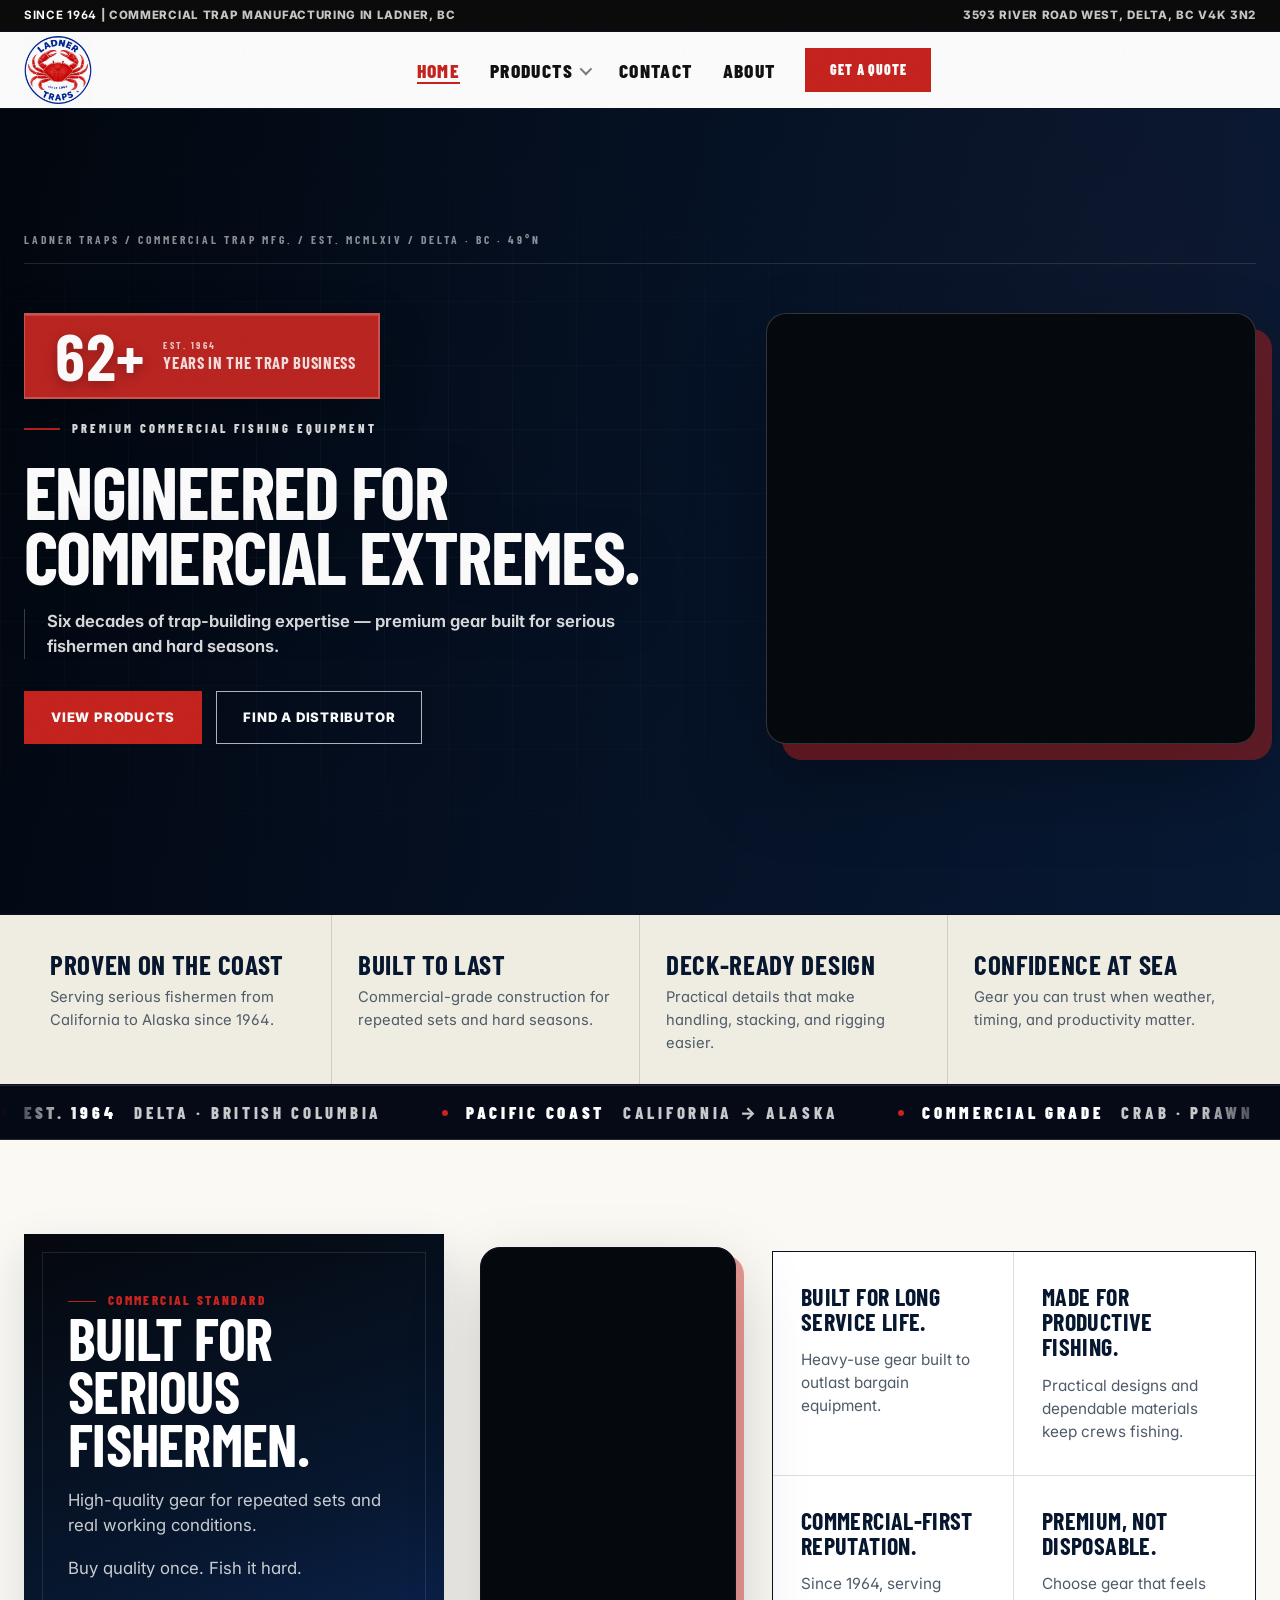
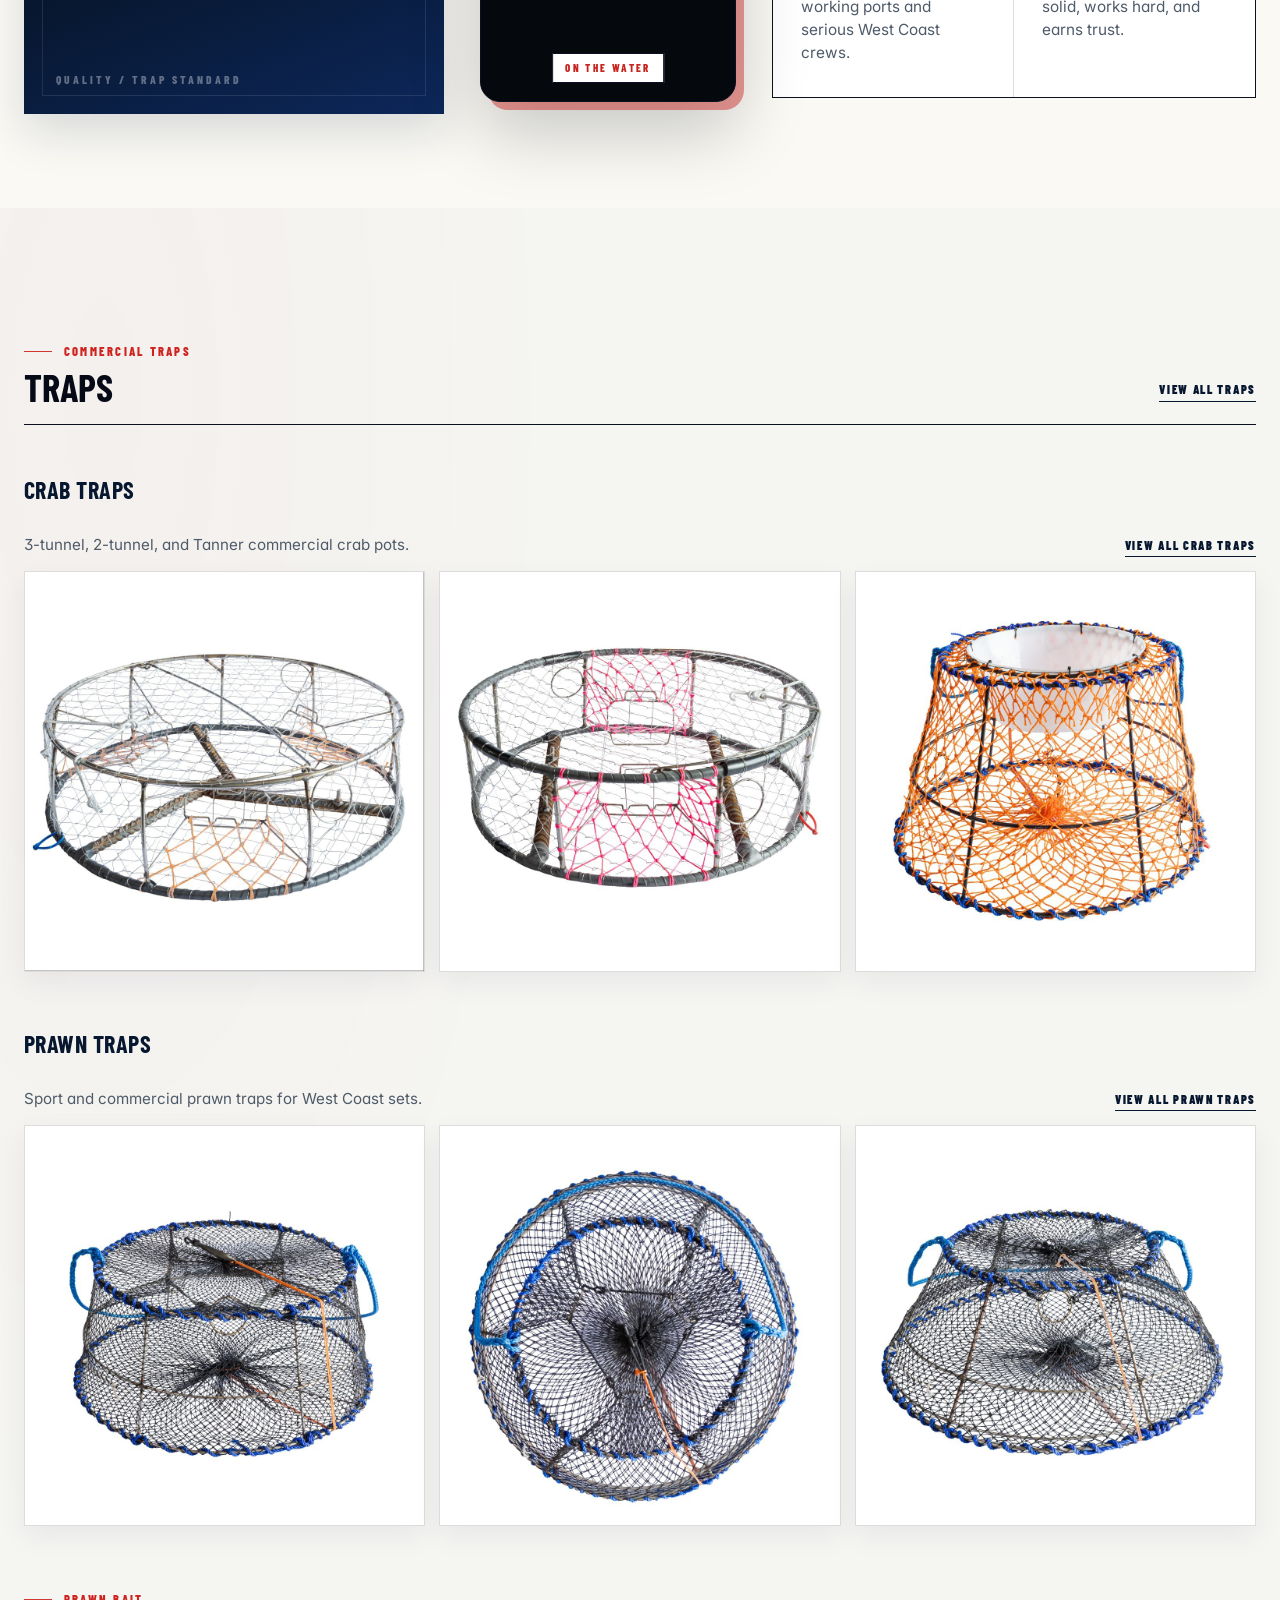
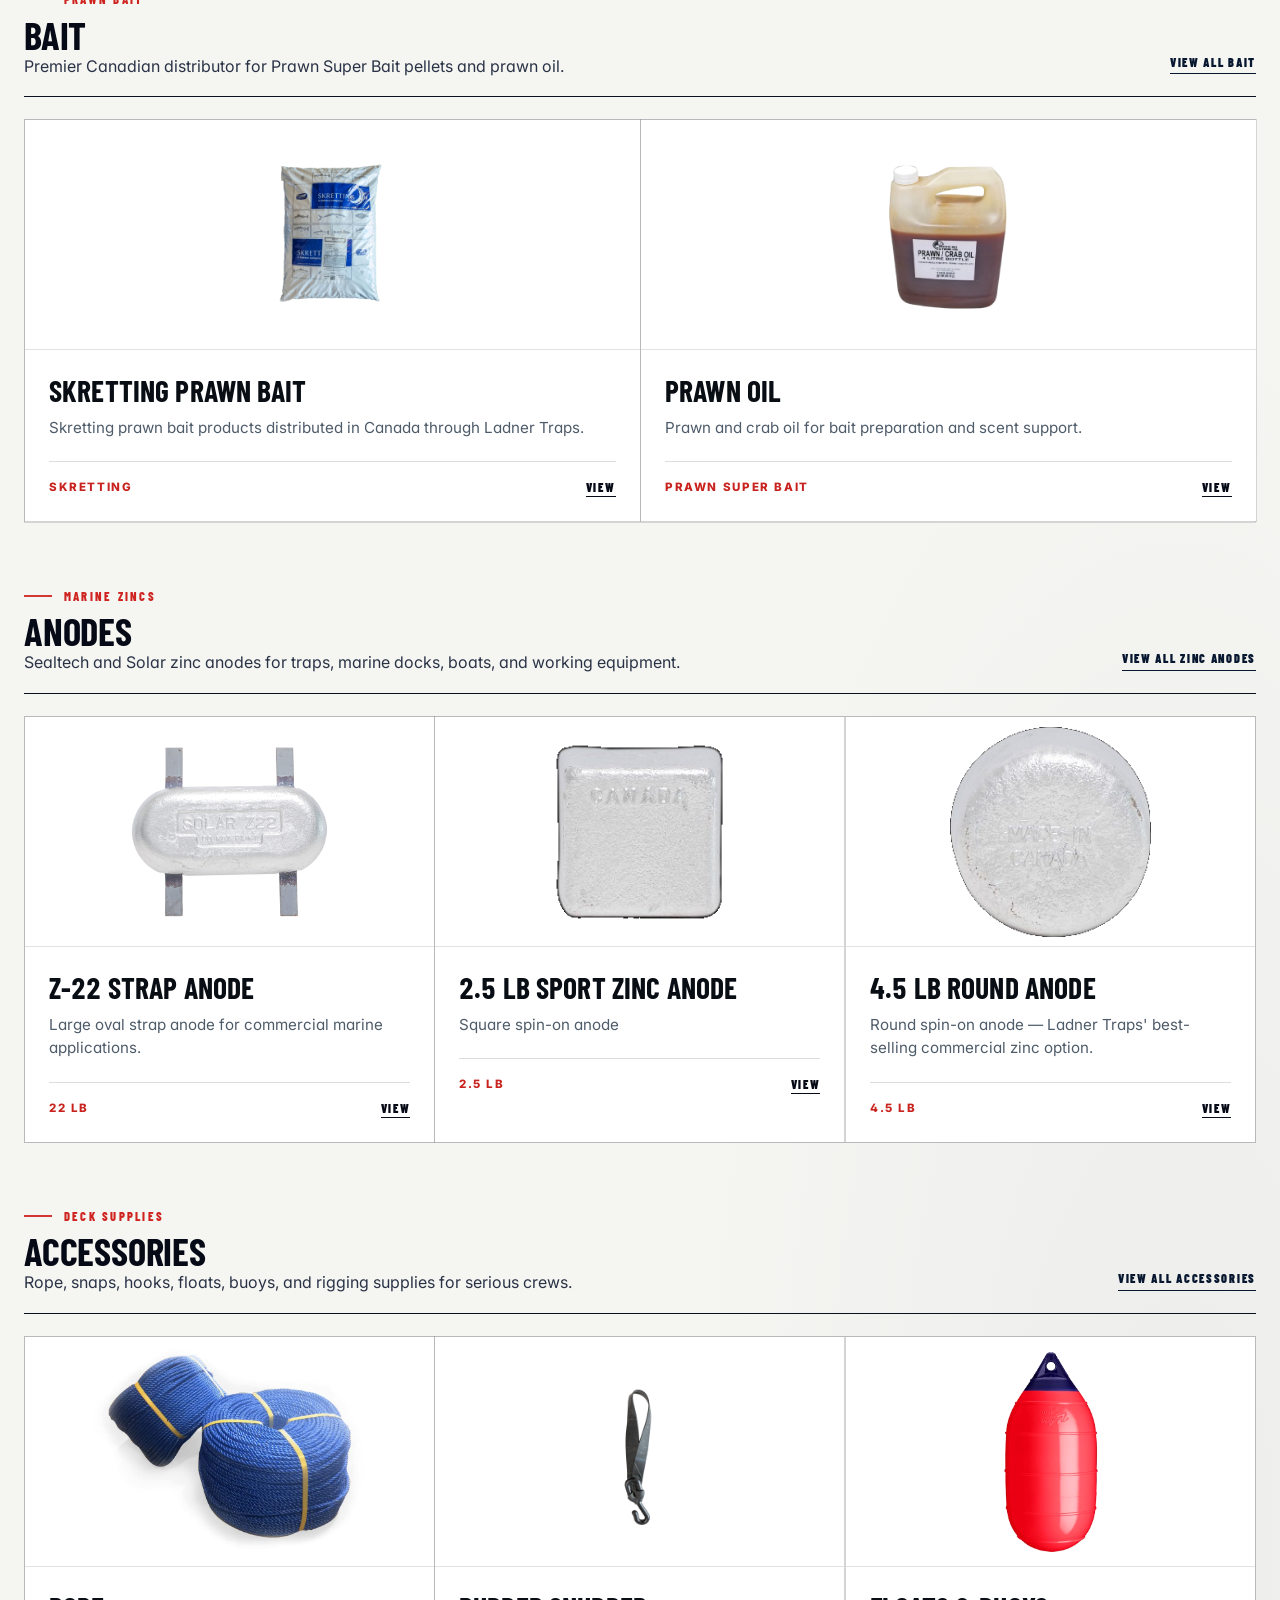
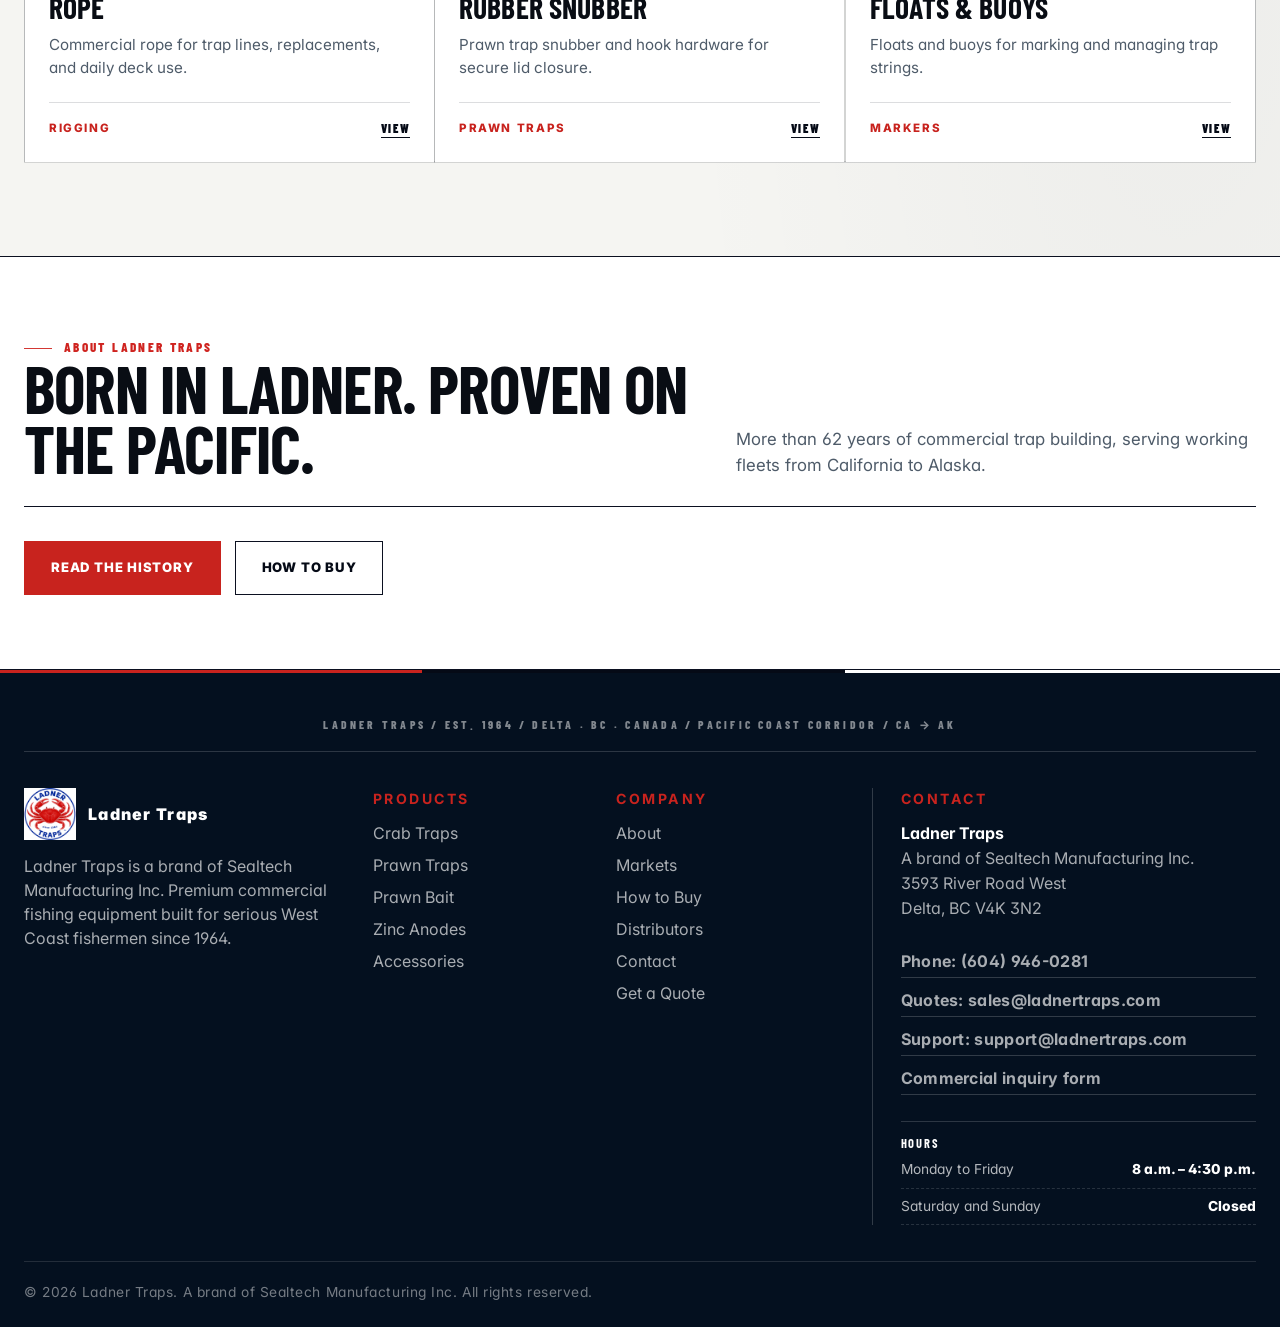
==== index.html @ c6238b92 "Update product description for 2.5 lb Sport Zinc Anode across multiple files to reflect accurate det" ====
<!DOCTYPE html>
<html lang="en">
<head>
<meta charset="utf-8"/>
<meta content="width=device-width, initial-scale=1" name="viewport"/>
<link rel="icon" href="assets/favicon.png" type="image/png"/>
<link rel="apple-touch-icon" href="assets/favicon.png"/>
<title>Ladner Traps | Premium Commercial Traps Since 1964</title>
<meta content="Premium commercial traps, zinc anodes, bait, and rigging supplies built for serious fishermen from Delta, BC. Serving working boats and ports from California to Alaska." name="description"/>
<!-- Google tag (gtag.js) -->
<script async src="https://www.googletagmanager.com/gtag/js?id=G-1GWHH8HS12"></script>
<script>
  window.dataLayer = window.dataLayer || [];
  function gtag(){dataLayer.push(arguments);}
  gtag('js', new Date());

  gtag('config', 'G-1GWHH8HS12');
</script>
<link rel="stylesheet" href="css/base.css"/>
<link rel="stylesheet" href="css/elevation.css"/>
</head>
<body>
<div class="topbar">
  <div class="container">
    <span><strong>Since 1964</strong> | Commercial trap manufacturing in Ladner, BC</span>
    <span>3593 River Road West, Delta, BC V4K 3N2</span>
  </div>
</div>
<header class="site-header">
<div class="container nav">
<button type="button" class="nav-menu-toggle" aria-expanded="false" aria-controls="primary-nav">
<span class="nav-menu-toggle-icon" aria-hidden="true"><span></span><span></span><span></span></span>
<span class="visually-hidden">Menu</span>
</button>
<a aria-label="Ladner Traps home" class="brand" href="/">
<img alt="Ladner Traps logo" src="assets/ladner-traps-logo.png"/>
<span>Ladner Traps</span>
</a>
<nav id="primary-nav" aria-label="Primary navigation" class="navlinks">
<a href="/" class="is-active">Home</a>
<div class="nav-item nav-mega" data-mega>
<a class="nav-parent" href="/products">Products</a>
<div class="mega-panel" role="menu" aria-label="Products mega menu">
  <div class="container mega-inner">
    <div class="mega-subcats">
      <a class="mm-subcat" href="/products" data-mega-cat="all">All Products</a>
<a class="mm-subcat" href="/products/traps" data-mega-cat="traps">Traps</a>
<a class="mm-subcat" href="/products/prawn-bait" data-mega-cat="bait">Bait</a>
<a class="mm-subcat" href="/products/zinc-anodes" data-mega-cat="anodes">Anodes</a>
<a class="mm-subcat" href="/products/accessories" data-mega-cat="accessories">Accessories</a>
    </div>
    <div class="mega-cards">
      <a class="mm-card" href="/products/crab-traps">
  <div class="mm-card-thumb">
    <img alt="Crab Traps" src="assets/products/csp-2968.jpg"/>
    <span class="mm-card-badge">Commercial</span>
  </div>
  <div class="mm-card-meta">
    <strong>Crab Traps</strong>
    <span>Heavy-duty commercial frames for hard seasons.</span>
  </div>
</a>
<a class="mm-card" href="/products/prawn-traps">
  <div class="mm-card-thumb">
    <img alt="Prawn Traps" src="assets/products/csp-2943.jpg"/>
    <span class="mm-card-badge">Commercial</span>
  </div>
  <div class="mm-card-meta">
    <strong>Prawn Traps</strong>
    <span>Clean handling, repeated West Coast sets.</span>
  </div>
</a>
<a class="mm-card" href="/products/prawn-bait">
  <div class="mm-card-thumb">
    <img alt="Prawn Bait" src="assets/super-prawn-bait-pellets-pail.webp"/>
    <span class="mm-card-badge">Super Bait</span>
  </div>
  <div class="mm-card-meta">
    <strong>Prawn Bait</strong>
    <span>Premier Canadian distributor — pellets & oil.</span>
  </div>
</a>
<a class="mm-card" href="/products/zinc-anodes">
  <div class="mm-card-thumb">
    <img alt="Zinc Anodes" src="assets/commercial-marine-zinc-anodes.png"/>
    <span class="mm-card-badge">Marine</span>
  </div>
  <div class="mm-card-meta">
    <strong>Zinc Anodes</strong>
    <span>Marine zincs for traps, docks, and boats.</span>
  </div>
</a>
<a class="mm-card" href="/products/accessories">
  <div class="mm-card-thumb">
    <img alt="Accessories" src="assets/commercial-rope-and-rigging-supplies.webp"/>
    <span class="mm-card-badge">Rigging</span>
  </div>
  <div class="mm-card-meta">
    <strong>Accessories</strong>
    <span>Rope, snaps, hooks, floats, and rigging.</span>
  </div>
</a>
    </div>
    <div class="mega-foot">
      <span class="mega-foot-tag">Catalogue · LT-2026</span>
      <a class="mega-foot-link" href="/products">Compare all products</a>
    </div>
  </div>
</div>
</div>
<a href="/contact">Contact</a>
<a href="/about">About</a>
<a class="btn btn-primary" href="/contact#quote">Get a Quote</a>
</nav>
<div class="nav-actions">
<a class="btn btn-primary mobile-toggle" href="/contact#quote">Quote</a>
</div>
</div>
</header>
<div class="nav-backdrop" hidden></div>
<main id="top">
<section aria-labelledby="hero-title" class="hero">
<div class="container hero-grid">
<div class="hero-copy">
<p class="hero-heritage-tag" aria-label="62+ years in the trap business">
<span class="heritage-number" aria-hidden="true">1</span>
<span class="heritage-text">
<span class="heritage-since">Est. 1964</span>
Years in the Trap Business
</span>
</p>
<div class="eyebrow">Premium commercial fishing equipment</div>
<h1 id="hero-title">Engineered for commercial extremes.</h1>
<p class="hero-lead">Six decades of trap-building expertise — premium gear built for serious fishermen and hard seasons.</p>
<div class="hero-actions">
<a class="btn btn-primary" href="/products">View Products</a>
<a class="btn btn-secondary" href="/contact#distributors">Find a Distributor</a>
</div>
</div>
<aside aria-label="Commercial fishing highlights" class="hero-video">
<video autoplay loop muted playsinline preload="metadata">
<source src="assets/videos/ladner-traps_headerv2.mp4" type="video/mp4"/>
</video>
</aside>
</div>
</section><section aria-label="Ladner Traps brand promise" class="brand-strip">
<div class="container brand-strip-grid">
<div><strong>Proven on the coast</strong><span>Serving serious fishermen from California to Alaska since 1964.</span></div>
<div><strong>Built to last</strong><span>Commercial-grade construction for repeated sets and hard seasons.</span></div>
<div><strong>Deck-ready design</strong><span>Practical details that make handling, stacking, and rigging easier.</span></div>
<div><strong>Confidence at sea</strong><span>Gear you can trust when weather, timing, and productivity matter.</span></div>
</div>
</section><section aria-labelledby="quality-title" class="quality" id="quality">
<div class="container quality-grid">
<div class="quality-panel">
<div class="eyebrow">Commercial standard</div>
<h2 id="quality-title">Built for serious fishermen.</h2>
<p>High-quality gear for repeated sets and real working conditions.</p>
<p>Buy quality once. Fish it hard.</p>
</div>
<div class="quality-video" aria-hidden="true">
<video autoplay loop muted playsinline preload="metadata">
<source src="assets/videos/commercial-fishing.mp4" type="video/mp4"/>
</video>
</div>
<div class="quality-points">
<div class="quality-point"><b>Built for long service life.</b><p>Heavy-use gear built to outlast bargain equipment.</p></div>
<div class="quality-point"><b>Made for productive fishing.</b><p>Practical designs and dependable materials keep crews fishing.</p></div>
<div class="quality-point"><b>Commercial-first reputation.</b><p>Since 1964, serving working ports and serious West Coast crews.</p></div>
<div class="quality-point"><b>Premium, not disposable.</b><p>Choose gear that feels solid, works hard, and earns trust.</p></div>
</div>
</div>
</section><section class="products products-overview" id="products" aria-labelledby="products-title">
<div class="container">
<div class="products-cat" id="traps">
<div class="products-cat-head">
<div>
<div class="eyebrow">Commercial traps</div>
<h3 id="products-title">Traps</h3>
</div>
<a class="trap-preview-link" href="/products/traps">View all traps</a>
</div>

<div class="trap-preview-block">
<div class="trap-preview-head">
<div>
<h4>Crab Traps</h4>
<p>3-tunnel, 2-tunnel, and Tanner commercial crab pots.</p>
</div>
<a class="trap-preview-link" href="/products/crab-traps">View all crab traps</a>
</div>
<div class="trap-preview-row">
<a href="/products/crab-traps"><img alt="3-tunnel commercial crab trap" src="assets/products/csp-2968.jpg"/></a>
<a href="/products/crab-traps"><img alt="2-tunnel commercial crab trap" src="assets/products/csp-2974.jpg"/></a>
<a href="/products/crab-traps"><img alt="Tanner crab pot" src="assets/products/csp-2982.jpg"/></a>
</div>
</div>

<div class="trap-preview-block">
<div class="trap-preview-head">
<div>
<h4>Prawn Traps</h4>
<p>Sport and commercial prawn traps for West Coast sets.</p>
</div>
<a class="trap-preview-link" href="/products/prawn-traps">View all prawn traps</a>
</div>
<div class="trap-preview-row">
<a href="/products/prawn-traps"><img alt="30 inch sport prawn trap" src="assets/products/csp-2943.jpg"/></a>
<a href="/products/prawn-traps"><img alt="39 inch commercial prawn trap overtop view" src="assets/products/csp-0105.jpg"/></a>
<a href="/products/prawn-traps"><img alt="Commercial prawn trap side view" src="assets/products/csp-2947.jpg"/></a>
</div>
</div>
</div>

<div class="products-cat" id="bait">
<div class="products-cat-head">
<div>
<div class="eyebrow">Prawn bait</div>
<h3>Bait</h3>
<p>Premier Canadian distributor for Prawn Super Bait pellets and prawn oil.</p>
</div>
<a class="trap-preview-link" href="/products/prawn-bait">View all bait</a>
</div>
<div class="product-grid product-grid-overview product-grid-overview-2">
<article class="product-card">
<a class="product-card-link" href="/products/prawn-bait">
<div class="product-art"><img alt="Skretting prawn bait product" class="product-photo" src="assets/products/csp-2993.jpg"/></div>
<div class="product-body">
<h3>Skretting Prawn Bait</h3>
<p>Skretting prawn bait products distributed in Canada through Ladner Traps.</p>
<div class="chips">
<span class="chip red">Skretting</span>
<span class="chip"><span class="product-go">View</span></span>
</div>
</div>
</a>
</article>
<article class="product-card">
<a class="product-card-link" href="/products/prawn-bait">
<div class="product-art"><img alt="Prawn and crab oil 4 litre bottle" class="product-photo" src="assets/prawn-and-crab-oil-4-litre-bottle.webp"/></div>
<div class="product-body">
<h3>Prawn Oil</h3>
<p>Prawn and crab oil for bait preparation and scent support.</p>
<div class="chips">
<span class="chip red">Prawn Super Bait</span>
<span class="chip"><span class="product-go">View</span></span>
</div>
</div>
</a>
</article>
</div>
</div>

<div class="products-cat" id="anodes">
<div class="products-cat-head">
<div>
<div class="eyebrow">Marine zincs</div>
<h3>Anodes</h3>
<p>Sealtech and Solar zinc anodes for traps, marine docks, boats, and working equipment.</p>
</div>
<a class="trap-preview-link" href="/products/zinc-anodes">View all zinc anodes</a>
</div>
<div class="product-grid product-grid-overview">
<article class="product-card">
<a class="product-card-link" href="/products/zinc-anodes">
<div class="product-art"><img alt="Z-22 oval marine zinc anode with mounting straps" class="product-photo" src="assets/solar-z22-oval-marine-zinc-anode.png"/></div>
<div class="product-body">
<h3>Z-22 Strap Anode</h3>
<p>Large oval strap anode for commercial marine applications.</p>
<div class="chips">
<span class="chip red">22 lb</span>
<span class="chip"><span class="product-go">View</span></span>
</div>
</div>
</a>
</article>
<article class="product-card">
<a class="product-card-link" href="/products/zinc-anodes">
<div class="product-art"><img alt="2.5 lb sport zinc anode" class="product-photo" src="assets/2.5lb-sport-zinc-anode.png"/></div>
<div class="product-body">
<h3>2.5 lb Sport Zinc Anode</h3>
<p>Square spin-on anode</p>
<div class="chips">
<span class="chip red">2.5 lb</span>
<span class="chip"><span class="product-go">View</span></span>
</div>
</div>
</a>
</article>
<article class="product-card">
<a class="product-card-link" href="/products/zinc-anodes">
<div class="product-art"><img alt="4.5 lb round commercial spin-on marine zinc anode" class="product-photo" src="assets/4.5lb-round-marine-zinc-anode.png"/></div>
<div class="product-body">
<h3>4.5 lb Round Anode</h3>
<p>Round spin-on anode — Ladner Traps' best-selling commercial zinc option.</p>
<div class="chips">
<span class="chip red">4.5 lb</span>
<span class="chip"><span class="product-go">View</span></span>
</div>
</div>
</a>
</article>
</div>
</div>

<div class="products-cat" id="accessories">
<div class="products-cat-head">
<div>
<div class="eyebrow">Deck supplies</div>
<h3>Accessories</h3>
<p>Rope, snaps, hooks, floats, buoys, and rigging supplies for serious crews.</p>
</div>
<a class="trap-preview-link" href="/products/accessories">View all accessories</a>
</div>
<div class="product-grid product-grid-overview">
<article class="product-card">
<a class="product-card-link" href="/products/accessories">
<div class="product-art"><img alt="Blue commercial rope coils" class="product-photo" src="assets/blue-commercial-rope-coils-2.jpg"/></div>
<div class="product-body">
<h3>Rope</h3>
<p>Commercial rope for trap lines, replacements, and daily deck use.</p>
<div class="chips">
<span class="chip red">Rigging</span>
<span class="chip"><span class="product-go">View</span></span>
</div>
</div>
</a>
</article>
<article class="product-card">
<a class="product-card-link" href="/products/accessories">
<div class="product-art"><img alt="Rubber snubber for trap lids" class="product-photo" src="assets/products/csp-2987.jpg"/></div>
<div class="product-body">
<h3>Rubber Snubber</h3>
<p>Prawn trap snubber and hook hardware for secure lid closure.</p>
<div class="chips">
<span class="chip red">Prawn traps</span>
<span class="chip"><span class="product-go">View</span></span>
</div>
</div>
</a>
</article>
<article class="product-card">
<a class="product-card-link" href="/products/accessories">
<div class="product-art"><img alt="Red commercial buoy" class="product-photo" src="assets/red-commercial-buoy.jpg"/></div>
<div class="product-body">
<h3>Floats &amp; Buoys</h3>
<p>Floats and buoys for marking and managing trap strings.</p>
<div class="chips">
<span class="chip red">Markers</span>
<span class="chip"><span class="product-go">View</span></span>
</div>
</div>
</a>
</article>
</div>
</div>
</div></section>
<section class="about-teaser" style="background:#fff;border-top:1px solid var(--rule);border-bottom:1px solid var(--rule);padding:74px 0;">
<div class="container">
<div class="section-head"><div><div class="eyebrow">About Ladner Traps</div><h2>Born in Ladner. Proven on the Pacific.</h2></div><p>More than 62 years of commercial trap building, serving working fleets from California to Alaska.</p></div>
<div class="hero-actions" style="margin-top:18px"><a class="btn btn-primary" href="/about">Read the history</a><a class="btn btn-secondary" href="/contact#how-to-buy">How to buy</a></div>
</div>
</section>
</main>
<footer>
<div class="container">
<div class="footer-grid">
<div>
<div class="footer-brand"><img alt="Ladner Traps logo" src="assets/ladner-traps-logo.png"/><span>Ladner Traps</span></div>
<p style="margin-top:14px">Ladner Traps is a brand of Sealtech Manufacturing Inc. Premium commercial fishing equipment built for serious West Coast fishermen since 1964.</p>
</div>
<div><h4>Products</h4>
<a href="/products/crab-traps">Crab Traps</a>
<a href="/products/prawn-traps">Prawn Traps</a>
<a href="/products/prawn-bait">Prawn Bait</a>
<a href="/products/zinc-anodes">Zinc Anodes</a>
<a href="/products/accessories">Accessories</a>
</div>
<div><h4>Company</h4>
<a href="/about">About</a>
<a href="/about#markets">Markets</a>
<a href="/contact#how-to-buy">How to Buy</a>
<a href="/contact#distributors">Distributors</a>
<a href="/contact">Contact</a>
<a href="/contact#quote">Get a Quote</a>
</div>
<div class="footer-contact"><h4>Contact</h4>
<div class="footer-contact-card">
<p class="footer-contact-block"><strong>Ladner Traps</strong><br/>A brand of Sealtech Manufacturing Inc.<br/>3593 River Road West<br/>Delta, BC V4K 3N2</p>
<div class="footer-contact-actions">
<a href="tel:+16049460281">Phone: (604) 946-0281</a>
<a href="mailto:sales@ladnertraps.com">Quotes: sales@ladnertraps.com</a>
<a href="mailto:support@ladnertraps.com">Support: support@ladnertraps.com</a>
<a href="/contact#quote">Commercial inquiry form</a>
</div>
<div class="footer-hours">
<p><strong>Hours</strong></p>
<div class="footer-hours-row"><span>Monday to Friday</span><span>8 a.m. &ndash; 4:30 p.m.</span></div>
<div class="footer-hours-row"><span>Saturday and Sunday</span><span>Closed</span></div>
</div>
</div>
</div>
</div>
<div class="copyright">© 2026 Ladner Traps. A brand of Sealtech Manufacturing Inc. All rights reserved.</div>
</div>
</footer>
<script src="js/nav.js" defer></script>
<script src="js/site.js" defer></script>
</body>
</html>
---- css/base.css ----
@import url('https://fonts.googleapis.com/css2?family=Inter:wght@400;500;600;700;800;900&family=Barlow+Condensed:wght@600;700;800;900&display=swap');

    :root {
      --navy: #0b2463;
      --navy-2: #142f79;
      --red: #c92822;
      --red-2: #e2372e;
      --ink: #0e1728;
      --muted: #637083;
      --line: rgba(14, 23, 40, 0.12);
      --paper: #fbfaf7;
      --white: #ffffff;
      --sand: #efe8dd;
      --sea: #dceaf2;
      --shadow: 0 22px 70px rgba(7, 24, 68, 0.16);
      --radius: 24px;
    }

    * { box-sizing: border-box; }
    html { scroll-behavior: smooth; }
    body {
      margin: 0;
      color: var(--ink);
      background: var(--paper);
      font-family: Inter, system-ui, -apple-system, BlinkMacSystemFont, "Segoe UI", sans-serif;
      line-height: 1.5;
    }
    a { color: inherit; text-decoration: none; }
    img { max-width: 100%; display: block; }
    .container { width: min(1180px, calc(100% - 40px)); margin: 0 auto; }
    .eyebrow {
      color: var(--red);
      font-weight: 800;
      font-size: .78rem;
      letter-spacing: .16em;
      text-transform: uppercase;
    }
    h1, h2, h3 { font-family: "Barlow Condensed", Inter, system-ui, sans-serif; line-height: .9; letter-spacing: .015em; text-transform: uppercase; margin: 0; }
    h1 { font-size: clamp(3rem, 8vw, 7.8rem); max-width: 940px; }
    h2 { font-size: clamp(2.2rem, 4.6vw, 5.2rem); max-width: 820px; }
    h3 { font-size: 1.45rem; }
    p { margin: 0; color: var(--muted); }

    .topbar {
      background: var(--navy);
      color: rgba(255,255,255,.82);
      font-size: .82rem;
      letter-spacing: .02em;
    }
    .topbar .container { display: flex; justify-content: space-between; align-items: center; gap: 18px; padding: 10px 0; }
    .topbar strong { color: white; }

    header {
      position: sticky;
      top: 0;
      z-index: 40;
      background: rgba(251,250,247,.98);
      border-bottom: 1px solid var(--line);
    }
    .nav { display: flex; align-items: center; justify-content: space-between; padding: 10px 0; gap: 22px; }
    .brand { display: flex; align-items: center; gap: 13px; font-weight: 900; color: var(--navy); letter-spacing: .05em; }
    .brand img { width: 82px; height: 82px; border-radius: 999px; object-fit: contain; box-shadow: 0 6px 24px rgba(11,36,99,.16); }
    .brand span { display: none; }
    .navlinks { display: flex; align-items: center; gap: 26px; font-size: .9rem; color: #25344b; font-weight: 700; }
    .navlinks a:hover { color: var(--red); }
    .nav-item { position: relative; display: flex; align-items: center; }
    .nav-parent { display: inline-flex; align-items: center; gap: 7px; padding: 18px 0; }
    .nav-parent::after { content: ""; width: 7px; height: 7px; border-right: 2px solid currentColor; border-bottom: 2px solid currentColor; transform: rotate(45deg) translateY(-2px); opacity: .55; }
    .nav-dropdown {
      position: absolute;
      top: 100%;
      left: -18px;
      min-width: 230px;
      padding: 10px;
      border-radius: 18px;
      background: rgba(255,255,255,.98);
      border: 1px solid var(--line);
      box-shadow: 0 24px 60px rgba(7,24,68,.16);
      opacity: 0;
      visibility: hidden;
      transform: translateY(10px);
      transition: opacity .18s ease, transform .18s ease, visibility .18s ease;
    }
    .nav-item:hover .nav-dropdown, .nav-item:focus-within .nav-dropdown { opacity: 1; visibility: visible; transform: translateY(0); }
    .nav-dropdown a { display: block; padding: 11px 12px; border-radius: 12px; color: #25344b; font-weight: 800; }
    .nav-dropdown a:hover { background: #f4f7fb; color: var(--red); }
    .nav-dropdown small { display: block; color: var(--muted); font-size: .72rem; font-weight: 650; margin-top: 2px; }
    .btn {
      display: inline-flex; align-items: center; justify-content: center; gap: 10px;
      border-radius: 999px;
      padding: 13px 20px;
      font-weight: 850;
      border: 1px solid transparent;
      cursor: pointer;
      transition: transform .18s ease, box-shadow .18s ease, background .18s ease;
    }
    .btn:hover { transform: translateY(-2px); }
    .btn-primary { background: var(--red); color: white; box-shadow: 0 14px 34px rgba(201,40,34,.27); }
    .btn-secondary { color: white; border-color: rgba(255,255,255,.35); background: rgba(255,255,255,.08); }
    .btn-light { background: white; color: var(--navy); box-shadow: 0 14px 34px rgba(7,24,68,.10); }

    .hero {
      position: relative;
      overflow: hidden;
      background:
        radial-gradient(circle at 86% 10%, rgba(226,55,46,.32), transparent 31%),
        radial-gradient(circle at 18% 25%, rgba(255,255,255,.17), transparent 28%),
        linear-gradient(135deg, #071945 0%, var(--navy) 48%, #123888 100%);
      color: white;
    }
    .hero::after {
      content: "";
      position: absolute;
      inset: auto -10% -18% -10%;
      height: 260px;
      background: var(--paper);
      transform: rotate(-2.2deg);
      transform-origin: left top;
    }
    .hero-grid {
      position: relative;
      z-index: 2;
      display: grid;
      grid-template-columns: 1.05fr .95fr;
      gap: 56px;
      padding: 110px 0 75px;
      align-items: stretch;
    }
    .hero-copy {
      display: flex;
      flex-direction: column;
      gap: 20px;
      min-height: 0;
      align-self: start;
    }
    .hero-copy .hero-lead {
      margin-bottom: 12px;
    }
    .hero-copy h1 { margin: 0; }
    .hero-lead {
      margin: 0;
      color: rgba(255,255,255,.78);
      font-size: clamp(1.02rem, 1.5vw, 1.22rem);
      max-width: 640px;
    }
    .hero-video {
      border-radius: 20px;
      overflow: hidden;
      background: #05080d;
      box-shadow: 0 35px 100px rgba(0,0,0,.22);
      min-height: 0;
      max-height: 460px;
      height: 100%;
      align-self: stretch;
      border: 1px solid rgba(255,255,255,.12);
    }
    .hero-actions {
      display: flex;
      gap: 14px;
      flex-wrap: wrap;
      margin-top: 0;
    }
    .hero-video video {
      width: 100%;
      height: 100%;
      object-fit: cover;
      display: block;
    }
    .hero-card {
      background: rgba(255,255,255,.92);
      color: var(--ink);
      border-radius: 32px;
      padding: 26px;
      box-shadow: 0 35px 100px rgba(0,0,0,.22);
      border: 1px solid rgba(255,255,255,.46);
    }
    .logo-plate {
      background: linear-gradient(180deg, #fff, #f4f7fb);
      border-radius: 28px;
      padding: clamp(22px, 4vw, 42px);
      display: grid;
      place-items: center;
      min-height: 360px;
      border: 1px solid rgba(11,36,99,.12);
    }
    .logo-plate img { width: min(330px, 88%); border-radius: 999px; }
    .hero-note { display: grid; grid-template-columns: repeat(3, 1fr); gap: 1px; margin-top: 18px; overflow: hidden; border-radius: 20px; border: 1px solid var(--line); }
    .hero-note div { background: white; padding: 18px; }
    .hero-note b { display: block; color: var(--navy); font-family: "Barlow Condensed", Inter, system-ui, sans-serif; font-size: 2rem; line-height: 1; text-transform: uppercase; letter-spacing: .025em; }
    .hero-note span { display: block; color: var(--muted); font-size: .78rem; margin-top: 6px; font-weight: 700; text-transform: uppercase; letter-spacing: .06em; }

    section { padding: 94px 0; }
    .section-head { display: flex; align-items: end; justify-content: space-between; gap: 30px; margin-bottom: 34px; }
    .section-head p { max-width: 520px; font-size: 1.05rem; }


.products-overview .products-cat-head h3 { font-size: clamp(1.6rem, 2.5vw, 2.2rem); }
.trap-preview-block { margin-bottom: 28px; }
.trap-preview-block:last-child { margin-bottom: 0; }
.trap-preview-head {
      display: flex;
      align-items: end;
      justify-content: space-between;
      gap: 20px;
      margin-bottom: 14px;
    }
    .trap-preview-head h4 {
      color: var(--navy);
      font-family: "Barlow Condensed", Inter, system-ui, sans-serif;
      font-size: 1.5rem;
      line-height: 1;
      text-transform: uppercase;
      letter-spacing: .02em;
    }
    .trap-preview-head p { max-width: 480px; font-size: .95rem; margin-top: 6px; }
    .trap-preview-link {
      font-family: "Barlow Condensed", Inter, system-ui, sans-serif;
      font-weight: 900;
      letter-spacing: .14em;
      text-transform: uppercase;
      font-size: .76rem;
      color: var(--navy);
      border-bottom: 1.5px solid var(--navy);
      padding-bottom: 2px;
      white-space: nowrap;
    }
    .trap-preview-link:hover { color: var(--red); border-bottom-color: var(--red); }
    .trap-preview-row {
      display: grid;
      grid-template-columns: repeat(3, 1fr);
      gap: 14px;
    }
    .trap-preview-row a {
      display: block;
      border: 1px solid var(--line);
      background: white;
      overflow: hidden;
      box-shadow: 0 10px 28px rgba(7,24,68,.06);
      transition: transform .2s ease, box-shadow .2s ease;
    }
    .trap-preview-row a:hover {
      transform: translateY(-3px);
      box-shadow: 0 18px 36px rgba(7,24,68,.10);
    }
    .trap-preview-row img {
      width: 100%;
      aspect-ratio: 1 / 1;
      object-fit: contain;
      display: block;
      background: #fff;
    }
    @media (max-width: 760px) {
      .trap-preview-row { grid-template-columns: 1fr; }
      .trap-preview-head { flex-direction: column; align-items: start; }
    }

    .brand-strip { background: var(--white); border-bottom: 1px solid var(--line); padding: 0; }
    .brand-strip-grid { display: grid; grid-template-columns: repeat(4, 1fr); gap: 0; border-left: 1px solid var(--line); }
    .brand-strip-grid div { padding: 24px 22px; border-right: 1px solid var(--line); background: linear-gradient(180deg, #fff, #fbfaf7); }
    .brand-strip-grid strong { display: block; color: var(--navy); font-family: "Barlow Condensed", Inter, system-ui, sans-serif; font-size: 1.55rem; line-height: 1; text-transform: uppercase; letter-spacing: .025em; }
    .brand-strip-grid span { display: block; margin-top: 8px; color: var(--muted); font-size: .92rem; line-height: 1.55; }
    .products { background: var(--paper); }
    .product-grid { display: grid; grid-template-columns: repeat(3, 1fr); gap: 18px; }
    .product-card {
      background: white;
      border: 1px solid var(--line);
      border-radius: var(--radius);
      overflow: hidden;
      box-shadow: 0 14px 40px rgba(7,24,68,.06);
      min-height: 330px;
      display: flex;
      flex-direction: column;
    }
    .product-art {
      height: 158px;
      display: grid;
      place-items: center;
      background:
        radial-gradient(circle at 70% 35%, rgba(201,40,34,.16), transparent 34%),
        linear-gradient(135deg, #eef5fb, #ffffff);
      border-bottom: 1px solid var(--line);
      position: relative;
      overflow: hidden;
    }
    .product-art svg { width: 95px; height: 95px; color: var(--navy); }
    .product-body { padding: 22px; flex: 1; display: flex; flex-direction: column; }
    .product-body p { margin-top: 10px; font-size: .96rem; }
    .chips { display: flex; gap: 8px; flex-wrap: wrap; margin-top: auto; padding-top: 22px; }
    .chip { border-radius: 999px; padding: 7px 10px; font-size: .75rem; font-weight: 800; background: #edf3fa; color: var(--navy); }
    .chip.red { background: rgba(201,40,34,.10); color: var(--red); }


    .product-photo { width: 100%; height: 100%; object-fit: cover; display: block; }
    .crab-traps { background: linear-gradient(180deg, #ffffff 0%, var(--paper) 100%); }
    .crab-hero-panel {
      display: grid;
      grid-template-columns: .9fr 1.1fr;
      gap: 24px;
      align-items: stretch;
      border-radius: 34px;
      overflow: hidden;
      border: 1px solid var(--line);
      box-shadow: var(--shadow);
      background: white;
      margin-bottom: 46px;
    }
    .crab-hero-copy {
      padding: 42px;
      display: flex;
      flex-direction: column;
      justify-content: center;
      background: linear-gradient(135deg, var(--navy), #071945);
      color: white;
    }
    .crab-hero-copy h2 { color: white; }
    .crab-hero-copy p { color: rgba(255,255,255,.78); margin-top: 18px; font-size: 1.08rem; }
    .crab-hero-image-wrap { min-height: 400px; background: linear-gradient(180deg, #f7f8fb, #eef2f6); display: grid; place-items: center; padding: 24px; }
    .crab-hero-image-wrap img { width: 100%; height: 100%; object-fit: contain; display: block; border-radius: 20px; box-shadow: 0 18px 48px rgba(7,24,68,.10); }
    .crab-feature-list { display: flex; flex-wrap: wrap; gap: 10px; margin-top: 28px; }
    .crab-feature-list span { border: 1px solid rgba(255,255,255,.24); background: rgba(255,255,255,.08); color: white; border-radius: 999px; padding: 9px 12px; font-size: .78rem; font-weight: 900; text-transform: uppercase; letter-spacing: .055em; }
    .compact-head { margin-top: 8px; }
    .crab-gallery { display: grid; grid-template-columns: repeat(3, 1fr); gap: 18px; }
    .crab-card { background: white; border: 1px solid var(--line); border-radius: 26px; overflow: hidden; box-shadow: 0 14px 38px rgba(7,24,68,.07); display: flex; flex-direction: column; }
    .crab-card-large { grid-column: span 1; }
    .crab-img {
      height: 250px;
      min-height: 250px;
      background: linear-gradient(180deg, #f7f8fb, #eef2f6);
      display: flex;
      align-items: center;
      justify-content: center;
      overflow: hidden;
      border-bottom: 1px solid var(--line);
      padding: 12px;
    }
    .crab-img img {
      width: auto;
      height: auto;
      max-width: 100%;
      max-height: 100%;
      object-fit: contain;
      object-position: center center;
      display: block;
      border-radius: 18px;
    }
    .crab-card-body { padding: 22px; background: #fff; border-top: 1px solid var(--line); }
    .crab-card-body h3 { color: var(--navy); }
    .crab-card-body p { margin-top: 10px; font-size: .95rem; color: var(--ink); line-height: 1.55; }
    .crab-cta { margin-top: 22px; border-radius: 28px; padding: 26px; background: white; border: 1px solid var(--line); display: flex; justify-content: space-between; align-items: center; gap: 24px; box-shadow: 0 14px 38px rgba(7,24,68,.06); }
    .crab-cta strong { color: var(--navy); font-family: Fraunces, Georgia, serif; font-size: 1.35rem; }
    .crab-cta p { margin-top: 6px; max-width: 720px; }

    .quality { background: white; position: relative; }
    .quality-grid { display: grid; grid-template-columns: 1fr auto 1.15fr; gap: 28px; align-items: center; }
    .quality-video {
      width: clamp(180px, 20vw, 260px);
      aspect-ratio: 9 / 16;
      max-height: min(68vh, 520px);
      border-radius: 20px;
      overflow: hidden;
      background: #05080d;
      box-shadow: 0 24px 60px rgba(7,24,68,.18);
      position: relative;
      flex-shrink: 0;
    }
    .quality-video video {
      width: 100%;
      height: 100%;
      object-fit: cover;
      display: block;
    }
    .quality-panel { border-radius: 32px; padding: 34px; background: linear-gradient(135deg, var(--navy), #071945); color: white; box-shadow: var(--shadow); overflow: hidden; position: relative; }
    .quality-panel::after { content: ""; position: absolute; width: 240px; height: 240px; border-radius: 999px; right: -90px; bottom: -90px; background: rgba(201,40,34,.34); }
    .quality-panel h2 { color: white; position: relative; z-index: 1; }
    .quality-panel p { color: rgba(255,255,255,.78); margin-top: 18px; font-size: 1.05rem; position: relative; z-index: 1; }
    .quality-points { display: grid; grid-template-columns: repeat(2, 1fr); gap: 16px; }
    .quality-point { background: var(--paper); border: 1px solid var(--line); border-radius: 24px; padding: 24px; box-shadow: 0 12px 34px rgba(7,24,68,.06); }
    .quality-point b { display: block; color: var(--navy); font-family: Fraunces, Georgia, serif; font-size: 1.35rem; line-height: 1.15; }
    .quality-point p { margin-top: 10px; font-size: .96rem; }

    .legacy {
      background: linear-gradient(135deg, #071945, var(--navy));
      color: white;
      position: relative;
      overflow: hidden;
    }
    .legacy::before { content: "1964"; position: absolute; right: -42px; top: 22px; font-family: Fraunces, Georgia, serif; font-size: 15rem; font-weight: 800; color: rgba(255,255,255,.045); line-height: 1; }
    .legacy-grid { position: relative; z-index: 2; display: grid; grid-template-columns: .75fr 1.25fr; gap: 50px; align-items: start; }
    .legacy h2 { color: white; }
    .legacy p { color: rgba(255,255,255,.76); font-size: 1.06rem; }
    .timeline { display: grid; gap: 14px; }
    .timeline-item { display: grid; grid-template-columns: 92px 1fr; gap: 18px; padding: 18px; background: rgba(255,255,255,.08); border: 1px solid rgba(255,255,255,.13); border-radius: 20px; }
    .timeline-year { color: white; font-family: Fraunces, Georgia, serif; font-size: 1.45rem; }
    .timeline-item p { font-size: .95rem; }
    .timeline-item strong { color: white; }

    .markets { background: #ffffff; }
    .territory-panel {
      display: grid;
      grid-template-columns: 1fr;
      gap: 18px;
      align-items: stretch;
      background: linear-gradient(135deg, #f8fbfe 0%, #ffffff 52%, #f5f1e9 100%);
      border: 1px solid var(--line);
      border-radius: 34px;
      padding: 18px;
      box-shadow: var(--shadow);
      overflow: hidden;
    }
    .territory-map {
      position: relative;
      min-height: 0;
      border-radius: 22px;
      overflow: hidden;
      background: #061018;
      border: 1px solid rgba(11,36,99,.18);
      box-shadow: inset 0 1px 0 rgba(255,255,255,.28);
      isolation: isolate;
      line-height: 0;
    }
    .territory-map::before {
      display: none;
    }
    .territory-map svg { position: relative; z-index: 1; width: 100%; height: 100%; min-height: 590px; display: block; }
    .territory-real-map { width: 100%; height: auto; min-height: 0; object-fit: contain; display: block; position: relative; z-index: 1; }

    .map-land { fill: #f7f0df; stroke: rgba(255,255,255,.72); stroke-width: 1.8; }
    .map-land-shadow { fill: rgba(0,0,0,.12); }
    .map-territory { fill: rgba(201,40,34,.18); stroke: rgba(255,255,255,.92); stroke-width: 2; stroke-dasharray: 8 8; }
    .map-coastline { fill: none; stroke: var(--red); stroke-width: 9; stroke-linecap: round; stroke-linejoin: round; filter: drop-shadow(0 10px 18px rgba(0,0,0,.22)); }
    .map-coastline-glow { fill: none; stroke: rgba(255,255,255,.82); stroke-width: 18; stroke-linecap: round; stroke-linejoin: round; opacity: .75; }
    .map-port { fill: #fff; stroke: var(--red); stroke-width: 5; filter: drop-shadow(0 7px 12px rgba(0,0,0,.22)); }
    .map-port.home { fill: var(--red); stroke: #fff; stroke-width: 5; }
    .map-label { font: 900 15px Inter, sans-serif; fill: #fff; letter-spacing: .02em; paint-order: stroke; stroke: rgba(7,24,68,.78); stroke-width: 5; stroke-linejoin: round; }
    .map-label.land { fill: var(--navy); stroke: rgba(255,255,255,.78); }
    .map-label.small { font-size: 12px; fill: rgba(255,255,255,.78); font-weight: 850; text-transform: uppercase; letter-spacing: .08em; stroke-width: 4; }
    .map-label.home { fill: var(--red); stroke: rgba(255,255,255,.86); stroke-width: 5; }
    .map-ocean-label { font: 900 12px Inter, sans-serif; fill: rgba(255,255,255,.42); letter-spacing: .22em; text-transform: uppercase; }
    .map-title-card {
      position: absolute;
      left: 22px;
      top: 22px;
      width: min(330px, calc(100% - 44px));
      background: rgba(255,255,255,.92);
      border: 1px solid rgba(255,255,255,.5);
      border-radius: 22px;
      padding: 19px;
      backdrop-filter: blur(14px);
      box-shadow: 0 20px 44px rgba(0,0,0,.17);
      z-index: 4;
    }
    .map-title-card h3 { color: var(--navy); margin-top: 7px; font-size: 1.65rem; line-height: 1.02; }
    .map-title-card p { margin-top: 9px; font-size: .94rem; color: #41516a; }
    .map-badge-row { display: flex; gap: 8px; flex-wrap: wrap; margin-top: 13px; }
    .map-badge { display: inline-flex; align-items: center; border-radius: 999px; padding: 7px 10px; background: rgba(11,36,99,.08); color: var(--navy); font-size: .76rem; font-weight: 900; }
    .map-badge.red { background: rgba(201,40,34,.10); color: var(--red); }
    .map-scale-card {
      position: absolute;
      left: 22px;
      bottom: 22px;
      z-index: 4;
      background: rgba(7,24,68,.78);
      color: white;
      border: 1px solid rgba(255,255,255,.18);
      border-radius: 18px;
      padding: 14px 16px;
      backdrop-filter: blur(12px);
      box-shadow: 0 16px 34px rgba(0,0,0,.2);
    }
    .map-scale-card strong { display: block; font-family: Fraunces, Georgia, serif; font-size: 1.25rem; line-height: 1; }
    .map-scale-card span { display: block; margin-top: 5px; color: rgba(255,255,255,.68); font-size: .78rem; font-weight: 800; text-transform: uppercase; letter-spacing: .08em; }
    .territory-info {
      background: var(--navy);
      color: white;
      border-radius: 22px;
      padding: 30px;
      display: grid;
      grid-template-columns: minmax(0, 1.15fr) minmax(0, .85fr);
      gap: 28px 36px;
      align-items: start;
      position: relative;
      overflow: hidden;
      min-height: 0;
    }
    .territory-info::after {
      content: "";
      position: absolute;
      inset: auto -90px -110px auto;
      width: 310px;
      height: 310px;
      border-radius: 999px;
      background: rgba(201,40,34,.28);
      filter: blur(6px);
    }
    .territory-info .eyebrow { color: #ff746d; }
    .territory-info h3 { margin-top: 12px; color: white; font-size: clamp(1.85rem, 2.6vw, 2.7rem); line-height: .98; }
    .territory-info p { margin-top: 14px; color: rgba(255,255,255,.78); font-size: 1.02rem; }
    .coverage-stat { margin-top: 24px; padding-top: 20px; border-top: 1px solid rgba(255,255,255,.18); display: grid; grid-template-columns: 1fr 1fr; gap: 14px; position: relative; z-index: 1; }
    .coverage-stat div { background: rgba(255,255,255,.08); border: 1px solid rgba(255,255,255,.13); border-radius: 18px; padding: 15px; }
    .coverage-stat b { display: block; font-family: Fraunces, Georgia, serif; font-size: 2rem; line-height: 1; color: white; }
    .coverage-stat span { display: block; margin-top: 6px; color: rgba(255,255,255,.66); font-size: .78rem; text-transform: uppercase; letter-spacing: .08em; font-weight: 800; }
    .region-list { display: grid; grid-template-columns: repeat(2, 1fr); gap: 10px; margin-top: 0; position: relative; z-index: 1; align-self: stretch; }
    .region { border: 1px solid rgba(255,255,255,.13); border-radius: 16px; padding: 13px; background: rgba(255,255,255,.08); color: white; font-weight: 800; }
    .region small { display: block; color: #ff746d; text-transform: uppercase; letter-spacing: .08em; font-size: .66rem; margin-bottom: 3px; }


    .buy-path { background: #fff; border-top: 1px solid var(--line); border-bottom: 1px solid var(--line); }
    .buy-path-grid { display: grid; grid-template-columns: 1fr 1fr; gap: 20px; margin-top: 26px; }
    .buy-path-card { border: 1px solid var(--line); background: linear-gradient(180deg, #fff, #f7f7f3); padding: 28px; min-height: 260px; position: relative; overflow: hidden; }
    .buy-path-card.direct { border-top: 6px solid var(--red); }
    .buy-path-card.distributor { border-top: 6px solid var(--navy); }
    .buy-path-card .kicker { font-size: .78rem; font-weight: 900; text-transform: uppercase; letter-spacing: .14em; color: var(--red); margin-bottom: 12px; }
    .buy-path-card h3 { font-family: "Barlow Condensed", Inter, system-ui, sans-serif; font-size: clamp(2rem, 3vw, 3.4rem); line-height: .95; text-transform: uppercase; color: var(--navy); margin-bottom: 14px; }
    .buy-path-card p { color: var(--muted); font-size: 1.02rem; line-height: 1.6; }
    .buy-path-card ul { margin: 18px 0 0; padding-left: 18px; color: var(--ink); }
    .buy-path-card li { margin-bottom: 8px; }
    .buy-path-actions { display: flex; flex-wrap: wrap; gap: 12px; margin-top: 22px; }
    .buy-path-note { margin-top: 22px; padding: 18px 20px; border-left: 4px solid var(--red); background: #f6f4ee; color: var(--muted); }

    .distributors { background: var(--sand); }
    .dist-grid { display: grid; grid-template-columns: repeat(2, 1fr); gap: 18px; }
    .dist-card { background: white; border-radius: 26px; padding: 28px; border: 1px solid rgba(14,23,40,.12); box-shadow: 0 16px 44px rgba(7,24,68,.08); }
    .dist-card h3 { margin-top: 10px; }
    .dist-card p { margin-top: 10px; }
    .dist-card .tagline { color: var(--red); font-weight: 900; text-transform: uppercase; letter-spacing: .1em; font-size: .75rem; }
    .dist-logo-wrap { min-height: 88px; display: flex; align-items: center; justify-content: flex-start; margin-bottom: 22px; padding-bottom: 20px; border-bottom: 1px solid var(--line); }
    .dist-logo { max-height: 62px; max-width: 260px; width: auto; object-fit: contain; }
    .dist-card:nth-child(2) .dist-logo { max-height: 70px; }
    .dist-meta { display: inline-flex; align-items: center; gap: 8px; margin-top: 18px; padding: 9px 12px; border-radius: 999px; background: rgba(11,36,99,.07); color: var(--navy); font-size: .82rem; font-weight: 850; }
    .address-card { margin-top: 24px; background: linear-gradient(135deg, #fff, #f5f7fb); border: 1px solid var(--line); border-radius: 24px; padding: 24px; display: flex; justify-content: space-between; gap: 20px; align-items: center; box-shadow: 0 16px 44px rgba(7,24,68,.06); }
    .address-card strong { color: var(--navy); font-family: Fraunces, Georgia, serif; font-size: 1.35rem; }
    .address-card p { margin-top: 4px; }


    .contact-info { background: #f7f8fb; border-top: 1px solid var(--line); border-bottom: 1px solid var(--line); }
    .contact-grid { display: grid; grid-template-columns: 1.05fr .95fr .9fr; gap: 18px; align-items: stretch; }
    .contact-card { background: #fff; border: 1px solid var(--line); padding: 24px; box-shadow: 0 18px 35px rgba(8,20,45,.06); }
    .contact-card.dark { background: linear-gradient(135deg, #05080d, #07172f 58%, #102f70); color: #fff; border-color: rgba(255,255,255,.14); }
    .contact-card h3 { font-size: 1.9rem; color: var(--navy); margin-bottom: 14px; }
    .contact-card.dark h3 { color: #fff; }
    .contact-card p, .contact-card li { color: var(--muted); }
    .contact-card.dark p, .contact-card.dark li { color: rgba(255,255,255,.76); }
    .contact-lines { display: grid; gap: 10px; margin-top: 14px; }
    .contact-line { display: flex; justify-content: space-between; gap: 18px; border-top: 1px solid rgba(11,36,99,.12); padding-top: 10px; font-weight: 800; }
    .contact-line span { color: var(--muted); font-weight: 800; text-transform: uppercase; letter-spacing: .06em; font-size: .76rem; }
    .contact-line a { color: var(--navy); font-weight: 900; }
    .hours-list { list-style: none; padding: 0; margin: 14px 0 0; }
    .hours-list li { display: flex; justify-content: space-between; gap: 12px; padding: 8px 0; border-top: 1px solid rgba(255,255,255,.14); font-weight: 800; }
    .hours-list li span:first-child { text-transform: uppercase; letter-spacing: .06em; font-size: .76rem; color: rgba(255,255,255,.58); }
    .map-block { margin-top: 16px; border: 1px solid rgba(11,36,99,.16); background: #d9e0ea; position: relative; overflow: hidden; }
    .map-block img { width: 100%; height: auto; display: block; filter: saturate(.92) contrast(1.04); }
    .map-link { display: inline-flex; margin-top: 12px; font-size: .82rem; font-weight: 900; text-transform: uppercase; letter-spacing: .08em; color: var(--red); }
    .map-pin { position: relative; z-index: 1; background: #fff; border-left: 5px solid var(--red); padding: 16px 18px; box-shadow: 0 18px 38px rgba(8,20,45,.16); font-weight: 900; color: var(--navy); }
    .contact-cta { display: flex; gap: 10px; flex-wrap: wrap; margin-top: 18px; }

    .quote { background: white; }
    .quote-grid { display: grid; grid-template-columns: .92fr 1.08fr; gap: 36px; align-items: start; }
    .quote-card { background: linear-gradient(135deg, var(--navy), #071945); color: white; border-radius: 32px; padding: 34px; position: sticky; top: 118px; }
    .quote-card p { color: rgba(255,255,255,.76); margin-top: 18px; }
    .quote-card ul { padding-left: 18px; margin: 24px 0 0; color: rgba(255,255,255,.83); }
    .quote-card li { margin-bottom: 10px; }
    form { background: #f7f8fb; border: 1px solid var(--line); border-radius: 32px; padding: 26px; }
    .form-grid { display: grid; grid-template-columns: repeat(2, 1fr); gap: 16px; }
    label { display: grid; gap: 7px; color: #2c3a52; font-weight: 800; font-size: .88rem; }
    input, select, textarea {
      width: 100%;
      border: 1px solid rgba(14,23,40,.16);
      border-radius: 14px;
      padding: 14px 14px;
      font: inherit;
      background: white;
      color: var(--ink);
      outline: none;
    }
    textarea { min-height: 132px; resize: vertical; }
    input:focus, select:focus, textarea:focus { border-color: var(--navy); box-shadow: 0 0 0 4px rgba(20,47,121,.10); }
    .span-2 { grid-column: span 2; }
    .form-actions { display: flex; align-items: center; justify-content: space-between; gap: 16px; margin-top: 18px; }
    .form-note { font-size: .86rem; color: var(--muted); }
    .form-status { margin-top: 16px; font-size: .95rem; }
    .form-status.is-success { color: #1a6b3a; }
    .form-status.is-error { color: #9b2c2c; }

    footer { background: #06163d; color: white; padding: 46px 0 24px; }
    .footer-grid { display: grid; grid-template-columns: 1.35fr .9fr .95fr 1.65fr; gap: 34px; align-items: start; }
    .footer-brand { display: flex; align-items: center; gap: 12px; font-weight: 900; letter-spacing: .06em; }
    .footer-brand img { width: 52px; height: 52px; border-radius: 999px; }
    footer p, footer a { color: rgba(255,255,255,.66); }
    footer h4 { margin: 0 0 12px; color: white; font-size: .88rem; text-transform: uppercase; letter-spacing: .12em; }
    footer a { display: block; margin: 8px 0; }
    .footer-contact { padding-left: 28px; border-left: 1px solid rgba(255,255,255,.18); }
    .footer-contact-card { display: grid; gap: 14px; }
    .footer-contact-block { line-height: 1.7; }
    .footer-contact-block strong { color: #fff; }
    .footer-contact-actions { display: grid; gap: 9px; margin-top: 4px; }
    .footer-contact-actions a { margin: 0; }
    .footer-hours { margin-top: 4px; padding-top: 14px; border-top: 1px solid rgba(255,255,255,.14); }
    .footer-hours-row { display: flex; justify-content: space-between; gap: 18px; line-height: 1.7; }
    .copyright { border-top: 1px solid rgba(255,255,255,.12); margin-top: 36px; padding-top: 20px; color: rgba(255,255,255,.45); font-size: .86rem; }

    .mobile-toggle,
    .nav-menu-toggle { display: none; }
    .nav-actions { display: flex; align-items: center; gap: 10px; flex-shrink: 0; }
    .visually-hidden {
      position: absolute;
      width: 1px;
      height: 1px;
      padding: 0;
      margin: -1px;
      overflow: hidden;
      clip: rect(0, 0, 0, 0);
      white-space: nowrap;
      border: 0;
    }



    .zinc-page {
      position: relative;
      overflow: hidden;
      background:
        radial-gradient(circle at 88% 8%, rgba(201,40,34,.12), transparent 26%),
        linear-gradient(180deg, #ffffff 0%, #f6f8fb 52%, var(--paper) 100%);
      border-top: 1px solid var(--line);
    }
    .zinc-hero-panel {
      display: grid;
      grid-template-columns: .9fr 1.1fr;
      gap: 34px;
      align-items: stretch;
      background: linear-gradient(135deg, #071945, var(--navy));
      border-radius: 36px;
      padding: clamp(24px, 4vw, 42px);
      box-shadow: var(--shadow);
      color: white;
      overflow: hidden;
      position: relative;
    }
    .zinc-hero-panel::after {
      content: "";
      position: absolute;
      width: 360px;
      height: 360px;
      right: -120px;
      top: -120px;
      background: rgba(201,40,34,.25);
      border-radius: 999px;
    }
    .zinc-hero-copy { position: relative; z-index: 1; align-self: center; }
    .zinc-hero-copy .eyebrow { color: #ffb4ae; }
    .zinc-hero-copy h2 { color: white; max-width: 760px; }
    .zinc-hero-copy p { color: rgba(255,255,255,.76); margin-top: 20px; font-size: 1.06rem; max-width: 560px; }
    .zinc-hero-copy .chips { margin-top: 26px; padding-top: 0; }
    .zinc-hero-copy .chip { background: rgba(255,255,255,.12); color: white; border: 1px solid rgba(255,255,255,.18); }
    .zinc-hero-copy .chip.red { background: rgba(201,40,34,.82); color: white; border-color: rgba(255,255,255,.18); }
    .zinc-hero-image {
      position: relative;
      z-index: 1;
      min-height: 360px;
      border-radius: 30px;
      display: grid;
      place-items: center;
      background:
        radial-gradient(circle at 50% 48%, rgba(255,255,255,.16), transparent 38%),
        linear-gradient(135deg, #0f1720 0%, #253241 48%, #111820 100%);
      border: 1px solid rgba(255,255,255,.18);
      box-shadow: inset 0 0 0 1px rgba(255,255,255,.06), inset 0 -70px 90px rgba(0,0,0,.18);
    }
    .zinc-hero-image img { width: min(660px, 98%); filter: drop-shadow(0 26px 42px rgba(0,0,0,.48)); }
    .zinc-intro-grid {
      display: grid;
      grid-template-columns: repeat(3, 1fr);
      gap: 16px;
      margin-top: 22px;
    }
    .zinc-intro-card {
      background: white;
      border: 1px solid var(--line);
      border-radius: 22px;
      padding: 22px;
      box-shadow: 0 14px 34px rgba(7,24,68,.06);
    }
    .zinc-intro-card strong { display: block; color: var(--navy); font-family: Fraunces, Georgia, serif; font-size: 1.28rem; line-height: 1.1; }
    .zinc-intro-card p { margin-top: 10px; font-size: .94rem; }
    .zinc-catalog { margin-top: 44px; }
    .zinc-catalog-head { display: flex; justify-content: space-between; align-items: end; gap: 24px; margin-bottom: 22px; }
    .zinc-catalog-head p { max-width: 520px; }
    .zinc-grid {
      display: grid;
      grid-template-columns: repeat(3, 1fr);
      gap: 18px;
    }
    .zinc-card {
      background: white;
      border: 1px solid var(--line);
      border-radius: 28px;
      overflow: hidden;
      box-shadow: 0 16px 44px rgba(7,24,68,.07);
      display: flex;
      flex-direction: column;
      min-height: 430px;
    }
    .zinc-photo {
      height: 240px;
      display: grid;
      place-items: center;
      padding: 18px;
      background:
        radial-gradient(circle at 50% 46%, rgba(255,255,255,.18), transparent 36%),
        linear-gradient(135deg, #151d27 0%, #2f3b49 48%, #111821 100%);
      border-bottom: 1px solid #26313d;
      box-shadow: inset 0 0 0 1px rgba(255,255,255,.06), inset 0 -48px 70px rgba(0,0,0,.18);
    }
    .zinc-photo img { width: 100%; max-height: 204px; object-fit: contain; filter: drop-shadow(0 18px 26px rgba(0,0,0,.44)); }
    .zinc-photo-swap {
      display: grid;
      place-items: center;
    }
    .zinc-photo-swap img {
      grid-area: 1 / 1;
      width: 100%;
      max-height: 204px;
      object-fit: contain;
      transition: opacity .25s ease;
    }
    .zinc-photo-swap .zinc-photo-hover {
      opacity: 0;
      pointer-events: none;
    }
    .zinc-card:hover .zinc-photo-swap .zinc-photo-primary {
      opacity: 0;
    }
    .zinc-card:hover .zinc-photo-swap .zinc-photo-hover {
      opacity: 1;
    }
    .zinc-card-body { padding: 22px; display: flex; flex-direction: column; flex: 1; }
    .zinc-card-body h3 { color: var(--navy); font-size: 1.5rem; }
    .zinc-card-body p { margin-top: 10px; font-size: .95rem; }
    .zinc-specs {
      display: grid;
      grid-template-columns: 1fr 1fr;
      gap: 8px;
      margin-top: auto;
      padding-top: 20px;
    }
    .zinc-specs span {
      background: #edf3fa;
      color: var(--navy);
      border-radius: 999px;
      padding: 8px 10px;
      font-size: .74rem;
      font-weight: 850;
      text-align: center;
    }
    .zinc-specs-single {
      grid-template-columns: 1fr;
      max-width: 120px;
    }
    .zinc-card .zinc-card-body p { min-height: 0; }
    .zinc-spec-sheet {
      margin-top: 34px;
      background: #0f1720;
      border: 1px solid rgba(255,255,255,.14);
      color: #fff;
      padding: clamp(18px, 3vw, 34px);
    }
    .zinc-spec-sheet h2 { margin: 0 0 8px; font-size: clamp(1.8rem, 3.3vw, 3.5rem); }
    .zinc-spec-sheet p { color: rgba(255,255,255,.72); margin: 0 0 18px; max-width: 820px; }
    .zinc-spec-table-wrap { overflow-x: auto; border: 1px solid rgba(255,255,255,.14); background: rgba(255,255,255,.03); }
    .zinc-spec-table { width: 100%; border-collapse: collapse; min-width: 640px; }
    .zinc-spec-table th,
    .zinc-spec-table td { padding: 12px 14px; border-bottom: 1px solid rgba(255,255,255,.12); text-align: left; vertical-align: top; }
    .zinc-spec-table th { color: #fff; font-size: .78rem; text-transform: uppercase; letter-spacing: .08em; background: rgba(255,255,255,.07); }
    .zinc-spec-table td { color: rgba(255,255,255,.82); font-size: .95rem; }
    .zinc-spec-table strong { color: #fff; }
    .zinc-note {
      margin-top: 24px;
      display: grid;
      grid-template-columns: 1fr auto;
      gap: 20px;
      align-items: center;
      background: white;
      border: 1px solid var(--line);
      border-left: 6px solid var(--red);
      border-radius: 24px;
      padding: 24px;
      box-shadow: 0 14px 34px rgba(7,24,68,.06);
    }
    .zinc-note strong { display: block; color: var(--navy); font-family: Fraunces, Georgia, serif; font-size: 1.35rem; }
    .zinc-note p { margin-top: 6px; }

    .zinc-order-sheet {
      margin-top: 28px;
      background: #ffffff;
      border: 1px solid var(--line);
      border-top: 6px solid var(--navy);
      padding: 28px;
      box-shadow: 0 18px 48px rgba(7,24,68,.08);
    }
    .zinc-order-top {
      display: grid;
      grid-template-columns: 1.4fr .9fr;
      gap: 24px;
      align-items: start;
      margin-bottom: 22px;
    }
    .zinc-order-top h3 {
      color: var(--navy);
      font-size: clamp(1.75rem, 2.6vw, 2.8rem);
      line-height: .98;
      margin-bottom: 10px;
    }
    .zinc-order-top p { max-width: 720px; }
    .zinc-order-contact {
      background: #f3f6f9;
      border: 1px solid var(--line);
      padding: 18px;
      font-size: .92rem;
      color: var(--muted);
    }
    .zinc-order-contact strong { display: block; color: var(--navy); margin-bottom: 6px; }
    .zinc-table-wrap { overflow-x: auto; border: 1px solid var(--line); }
    .zinc-order-table {
      width: 100%;
      min-width: 880px;
      border-collapse: collapse;
      background: white;
    }
    .zinc-order-table th {
      background: var(--navy);
      color: #fff;
      text-align: left;
      font-size: .75rem;
      text-transform: uppercase;
      letter-spacing: .08em;
      padding: 13px 14px;
      white-space: nowrap;
    }
    .zinc-order-table td {
      border-top: 1px solid var(--line);
      padding: 13px 14px;
      font-size: .92rem;
      color: var(--muted);
      vertical-align: top;
    }
    .zinc-order-table td:first-child { color: var(--navy); font-weight: 900; }
    .zinc-placeholder {
      display: inline-block;
      padding: 4px 9px;
      background: #edf3fa;
      color: var(--navy);
      font-size: .72rem;
      font-weight: 900;
      text-transform: uppercase;
      letter-spacing: .06em;
    }
    .zinc-order-foot {
      display: flex;
      justify-content: space-between;
      gap: 18px;
      align-items: center;
      margin-top: 18px;
      padding-top: 18px;
      border-top: 1px solid var(--line);
    }
    .zinc-order-foot p { font-size: .94rem; max-width: 720px; }


    @media (max-width: 900px) {
      .zinc-hero-panel, .zinc-intro-grid, .zinc-grid, .zinc-note, .zinc-order-top { grid-template-columns: 1fr; }
      .zinc-hero-image { min-height: 300px; }
      .topbar .container { justify-content: center; text-align: center; }
      .topbar span:last-child { display: none; }
      .mobile-toggle,
      .nav-menu-toggle { display: inline-flex; }
      .hero-grid, .legacy-grid, .quality-grid, .map-panel, .territory-panel, .quote-grid, .footer-grid, .brand-strip-grid, .buy-path-grid, .contact-grid { grid-template-columns: 1fr; grid-template-rows: auto; }
      .hero-grid .eyebrow,
      .hero-copy,
      .hero-video,
      .hero-actions { grid-column: 1; grid-row: auto; }
      .hero-video { height: auto; aspect-ratio: 16 / 9; min-height: 220px; }
      .hero-actions { margin-top: 0; }
      .footer-contact { padding-left: 0; border-left: 0; border-top: 1px solid rgba(255,255,255,.16); padding-top: 24px; }
      .hero-grid { padding: 64px 0 110px; gap: 30px; }
      .logo-plate { min-height: 260px; }
      .section-head { display: block; }
      .section-head p { margin-top: 16px; }
      .product-grid { grid-template-columns: repeat(2, 1fr); }
      .quote-card { position: static; }
      .territory-map, .territory-info { min-height: auto; }
      .territory-info { grid-template-columns: 1fr; gap: 22px; }
      .territory-map svg, .territory-real-map { min-height: 0; }
    }
    @media (max-width: 640px) {
      .zinc-hero-panel { border-radius: 26px; padding: 22px; }
      .zinc-photo { height: 190px; }
      .zinc-specs { grid-template-columns: 1fr; }
      .container { width: min(100% - 28px, 1180px); }
      .brand img { width: 64px; height: 64px; }
      .brand span { font-size: .92rem; }
      section { padding: 66px 0; }
      .hero-note, .product-grid, .quality-points, .dist-grid, .region-list, .coverage-stat, .form-grid { grid-template-columns: 1fr; }
      .span-2 { grid-column: auto; }
      .form-actions { align-items: stretch; flex-direction: column; }
      .btn { width: 100%; }
      .territory-panel { padding: 14px; border-radius: 24px; }
      .territory-map { border-radius: 20px; }
      .territory-info { padding: 22px; border-radius: 20px; }
      .map-title-card { position: static; margin: 14px; width: auto; }

      .crab-hero-panel, .crab-gallery { grid-template-columns: 1fr; }
      .crab-hero-copy { padding: 28px; }
      .crab-hero-image-wrap { min-height: 280px; }
      .crab-img { height: 260px; }
      .crab-cta { flex-direction: column; align-items: stretch; }

    }
  

    /* v16 industrial refinement: sharper Mustang Survival style without cloning it */
    :root {
      --navy: #07172f;
      --navy-2: #102f70;
      --red: #cf231f;
      --ink: #090d14;
      --muted: #4e5b69;
      --paper: #f5f5f2;
      --line: rgba(9,13,20,.14);
      --shadow: 0 18px 44px rgba(7, 23, 47, .14);
      --radius: 4px;
    }
    body { background: #f6f6f3; }
    .container { width: min(1240px, calc(100% - 48px)); }
    .topbar { background: #0b0b0b; color: rgba(255,255,255,.78); text-transform: uppercase; font-weight: 800; letter-spacing: .06em; font-size: .72rem; }
    header { background: rgba(255,255,255,.98); border-bottom: 1px solid #d9d9d4; }
    .nav { padding: 6px 0; }
    .brand img { width: 122px; height: 122px; border-radius: 0; object-fit: contain; box-shadow: none; }
    .navlinks { font-family: "Barlow Condensed", Inter, sans-serif; text-transform: uppercase; letter-spacing: .07em; font-size: 1.22rem; font-weight: 800; gap: 30px; color: #111; }
    .nav-parent { padding: 24px 0; }
    .nav-dropdown { border-radius: 0; border: 1px solid #d5d5d0; box-shadow: 0 18px 40px rgba(0,0,0,.14); padding: 0; background: #fff; }
    .nav-dropdown a { border-radius: 0; border-bottom: 1px solid #ededeb; padding: 14px 16px; }
    .nav-dropdown a:hover { background: #111; color: white; }

    .products-menu { min-width: 360px; }
    .menu-section-title {
      padding: 14px 16px 8px;
      font-family: "Barlow Condensed", Inter, sans-serif;
      font-size: .82rem;
      letter-spacing: .11em;
      text-transform: uppercase;
      font-weight: 900;
      color: var(--red);
      background: #f6f6f3;
      border-bottom: 1px solid #ededeb;
    }
    .products-menu a small { text-transform: none; letter-spacing: 0; font-family: Inter, sans-serif; }
    .btn { border-radius: 0; padding: 14px 24px; text-transform: uppercase; letter-spacing: .06em; font-size: .86rem; box-shadow: none; }
    .btn-primary { background: var(--red); box-shadow: none; }
    .btn-secondary { background: transparent; border-color: rgba(255,255,255,.7); }
    .btn-light { box-shadow: none; border: 1px solid #111; }
    .hero { background: linear-gradient(90deg, rgba(0,0,0,.72), rgba(7,23,47,.92)), radial-gradient(circle at 92% 18%, rgba(207,35,31,.30), transparent 30%), linear-gradient(135deg, #07172f, #102f70); }
    .hero::after { display: none; }
    .hero-grid { padding: 110px 0 75px; min-height: auto; }
    .hero h1 { font-size: clamp(4rem, 8.8vw, 8.8rem); max-width: 860px; text-shadow: 0 18px 42px rgba(0,0,0,.22); }
    .hero p,
    .hero-lead { max-width: 610px; font-size: clamp(1rem, 1.3vw, 1.18rem); font-weight: 650; color: rgba(255,255,255,.86); }
    .hero-card, .logo-plate, .hero-note, .product-card, .crab-hero-panel, .crab-card, .crab-cta, .quality-panel, .quality-point, .timeline-item, .territory-panel, .territory-map, .territory-info, .buy-path-card, .dist-card, .address-card, .quote-card, form, .zinc-hero-panel, .zinc-hero-image, .zinc-card, .zinc-note, .zinc-order-sheet, .zinc-order-contact { border-radius: 0 !important; }
    .logo-plate { background: #fff; min-height: 390px; }
    .logo-plate img { border-radius: 0; width: min(380px, 92%); }
    .hero-note { margin-top: 0; border: 0; }
    .hero-note div { background: #fff; border-right: 1px solid #ddd; }
    .brand-strip-grid div { background: #fff; }
    .product-grid, .crab-gallery, .zinc-grid { gap: 22px; }
    .product-card, .quality-point, .dist-card, .zinc-card, .crab-card { box-shadow: none; border: 1px solid #d9d9d4; }
    .product-card:hover, .zinc-card:hover, .crab-card:hover { transform: translateY(-3px); box-shadow: 0 20px 34px rgba(0,0,0,.10); }
    .product-art { background: #fff; border-bottom: 1px solid #d9d9d4; }
    .chip { border-radius: 0; text-transform: uppercase; letter-spacing: .05em; }
    .crab-hero-copy, .quality-panel, .quote-card, .zinc-hero-panel { background: linear-gradient(135deg, #05080d, #07172f 58%, #102f70); }
    .crab-hero-image-wrap, .crab-img { background: #fff; }
    .crab-hero-image-wrap img, .crab-img img { border-radius: 0; box-shadow: none; }
    .crab-feature-list span, .map-badge, .dist-meta { border-radius: 0; text-transform: uppercase; }
    .section-head { border-bottom: 2px solid #111; padding-bottom: 24px; }
    .eyebrow { font-family: "Barlow Condensed", Inter, sans-serif; letter-spacing: .14em; font-size: 1rem; }
    h2 { font-size: clamp(2.8rem, 5vw, 5.8rem); }
    h3 { font-size: 1.75rem; }
    .footer-brand img { border-radius: 0; object-fit: contain; }
    input, textarea, select { border-radius: 0 !important; }
    @media (max-width: 760px) {
      .brand img { width: 82px; height: 82px; }
      .hero-grid { min-height: auto; padding: 72px 0; }
      .navlinks { font-size: 1rem; gap: 14px; }
    }



    /* v17 history page upgrade */
    .history-page {
      background: #f4f1ea;
      color: #0b1020;
      position: relative;
      overflow: hidden;
      border-top: 3px solid #0b1020;
      border-bottom: 3px solid #0b1020;
    }
    .history-page::before {
      content: "1964";
      position: absolute;
      right: -34px;
      top: 18px;
      font-family: "Barlow Condensed", Inter, sans-serif;
      font-size: clamp(9rem, 18vw, 20rem);
      line-height: .8;
      font-weight: 900;
      letter-spacing: -.05em;
      color: rgba(11,16,32,.055);
      pointer-events: none;
    }
    .history-kicker-row {
      display: flex;
      justify-content: space-between;
      align-items: center;
      gap: 20px;
      margin-bottom: 28px;
      border-bottom: 2px solid #0b1020;
      padding-bottom: 18px;
      position: relative;
      z-index: 1;
    }
    .history-badge {
      border: 2px solid #0b1020;
      padding: 8px 14px;
      font-family: "Barlow Condensed", Inter, sans-serif;
      font-weight: 800;
      text-transform: uppercase;
      letter-spacing: .08em;
      background: #fff;
    }
    .history-hero {
      display: grid;
      grid-template-columns: minmax(0, 1.25fr) 360px;
      gap: 36px;
      align-items: stretch;
      position: relative;
      z-index: 1;
    }
    .history-copy h2 {
      color: #0b1020;
      max-width: 980px;
      margin-bottom: 22px;
    }
    .history-lead {
      font-size: clamp(1.2rem, 2vw, 1.55rem);
      line-height: 1.45;
      color: #161b28;
      max-width: 980px;
      font-weight: 650;
    }
    .history-copy p:not(.history-lead) {
      max-width: 820px;
      font-size: 1.08rem;
      margin-top: 18px;
      color: #3e4554;
    }
    .history-proof-card {
      background: #07172f;
      color: #fff;
      border: 2px solid #07172f;
      padding: 30px;
      display: flex;
      flex-direction: column;
      justify-content: center;
      min-height: 320px;
      box-shadow: 12px 12px 0 #c8231e;
    }
    .proof-number {
      font-family: "Barlow Condensed", Inter, sans-serif;
      font-size: clamp(5.5rem, 10vw, 9rem);
      line-height: .8;
      font-weight: 900;
      color: #fff;
    }
    .proof-label {
      margin-top: 16px;
      font-family: "Barlow Condensed", Inter, sans-serif;
      text-transform: uppercase;
      letter-spacing: .08em;
      font-size: 1.25rem;
      font-weight: 800;
    }
    .proof-line { height: 3px; width: 80px; background: #c8231e; margin: 22px 0; }
    .history-proof-card p { color: rgba(255,255,255,.78); font-size: 1rem; }
    .history-grid {
      display: grid;
      grid-template-columns: 1fr 1fr;
      gap: 22px;
      margin-top: 50px;
      position: relative;
      z-index: 1;
    }
    .history-panel {
      border: 2px solid #0b1020;
      background: #fff;
      padding: 30px;
    }
    .history-panel h3,
    .history-bottom h3 {
      font-family: "Barlow Condensed", Inter, sans-serif;
      text-transform: uppercase;
      letter-spacing: .035em;
      font-size: clamp(2rem, 3vw, 3rem);
      line-height: .95;
      color: #0b1020;
      margin-bottom: 18px;
    }
    .history-panel p,
    .history-bottom p {
      color: #3e4554;
      line-height: 1.65;
      margin-top: 14px;
      font-size: 1rem;
    }
    .history-panel.dark-panel {
      background: #0b1020;
      color: #fff;
      border-color: #0b1020;
    }
    .history-panel.dark-panel h3 { color: #fff; }
    .history-panel.dark-panel p { color: rgba(255,255,255,.74); }
    .history-timeline {
      display: grid;
      grid-template-columns: repeat(4, 1fr);
      margin-top: 24px;
      border: 2px solid #0b1020;
      background: #fff;
      position: relative;
      z-index: 1;
    }
    .history-step {
      padding: 24px;
      border-right: 2px solid #0b1020;
      min-height: 210px;
    }
    .history-step:last-child { border-right: 0; }
    .history-step span {
      display: inline-block;
      background: #c8231e;
      color: #fff;
      padding: 5px 9px;
      font-family: "Barlow Condensed", Inter, sans-serif;
      font-size: 1.05rem;
      text-transform: uppercase;
      letter-spacing: .08em;
      font-weight: 800;
      margin-bottom: 18px;
    }
    .history-step strong {
      display: block;
      color: #0b1020;
      font-family: "Barlow Condensed", Inter, sans-serif;
      text-transform: uppercase;
      letter-spacing: .04em;
      font-size: 1.45rem;
      line-height: 1;
    }
    .history-step p {
      margin-top: 12px;
      color: #4b5260;
      line-height: 1.5;
      font-size: .96rem;
    }
    .history-bottom {
      margin-top: 24px;
      background: #fff;
      border: 2px solid #0b1020;
      padding: 30px;
      display: grid;
      grid-template-columns: 1fr auto;
      align-items: center;
      gap: 28px;
      position: relative;
      z-index: 1;
    }
    .history-bottom p { max-width: 820px; }
    @media (max-width: 960px) {
      .history-hero, .history-grid, .history-bottom { grid-template-columns: 1fr; }
      .history-proof-card { min-height: 240px; }
      .history-timeline { grid-template-columns: 1fr 1fr; }
      .history-step:nth-child(2) { border-right: 0; }
      .history-step:nth-child(1), .history-step:nth-child(2) { border-bottom: 2px solid #0b1020; }
    }
    @media (max-width: 620px) {
      .history-kicker-row { align-items: flex-start; flex-direction: column; }
      .history-timeline { grid-template-columns: 1fr; }
      .history-step { border-right: 0; border-bottom: 2px solid #0b1020; }
      .history-step:last-child { border-bottom: 0; }
      .history-proof-card { box-shadow: 8px 8px 0 #c8231e; }
    }

    .bait-page {
      background: #f4f5f7;
      border-top: 2px solid #0b1020;
      border-bottom: 2px solid #0b1020;
    }
    .bait-hero-panel {
      display: grid;
      grid-template-columns: 1.1fr .9fr;
      gap: 0;
      border: 2px solid #0b1020;
      background: #fff;
      box-shadow: 14px 14px 0 rgba(11,16,32,.10);
    }
    .bait-hero-copy {
      padding: 48px;
      border-right: 2px solid #0b1020;
    }
    .bait-hero-copy h2 {
      font-size: clamp(3rem, 7vw, 5.9rem);
      line-height: .86;
      margin-bottom: 20px;
    }
    .bait-hero-copy p {
      max-width: 720px;
      font-size: 1.05rem;
      line-height: 1.6;
      color: #394150;
      margin-bottom: 24px;
    }
    .bait-logo-panel {
      display: grid;
      place-items: center;
      padding: 44px;
      background:
        linear-gradient(135deg, rgba(200,35,30,.08), rgba(255,255,255,0) 42%),
        linear-gradient(180deg, #fff, #eceff4);
      position: relative;
      overflow: hidden;
    }
    .bait-logo-panel:before {
      content: "";
      position: absolute;
      inset: 22px;
      border: 2px solid rgba(11,16,32,.12);
      pointer-events: none;
    }
    .bait-logo-card {
      width: min(360px, 90%);
      background: #fff;
      border: 2px solid #0b1020;
      padding: 28px;
      text-align: center;
      box-shadow: 10px 10px 0 #c8231e;
      position: relative;
      z-index: 1;
    }
    .bait-logo-card img {
      max-width: 100%;
      height: auto;
      display: block;
      margin: 0 auto 16px;
    }
    .bait-logo-card strong {
      display: block;
      font-family: "Barlow Condensed", Inter, sans-serif;
      text-transform: uppercase;
      letter-spacing: .08em;
      font-size: 1.3rem;
      color: #0b1020;
    }
    .bait-product-grid {
      display: grid;
      grid-template-columns: repeat(2, 1fr);
      gap: 18px;
      margin-top: 26px;
    }
    .bait-product-card {
      background: #fff;
      border: 2px solid #0b1020;
      display: grid;
      grid-template-columns: 220px 1fr;
      min-height: 260px;
    }
    .bait-product-visual {
      border-right: 2px solid #0b1020;
      background: #0b1020;
      display: grid;
      place-items: center;
      position: relative;
      overflow: hidden;
    }
    .bait-product-visual:after {
      content: "";
      position: absolute;
      inset: 0;
      background: linear-gradient(135deg, rgba(255,255,255,.12), transparent 45%);
    }

    .product-photo-panel {
      background:
        linear-gradient(135deg, rgba(200,35,30,.10), rgba(255,255,255,0) 45%),
        #f4f6f8;
      padding: 18px;
    }
    .product-photo-panel:after {
      background: linear-gradient(135deg, rgba(11,16,32,.05), transparent 48%);
      pointer-events: none;
    }
    .bait-product-visual.product-photo-panel {
      padding: 0;
      background: #fff;
      align-items: stretch;
      justify-items: stretch;
    }
    .bait-product-visual.product-photo-panel:after {
      display: none;
    }
    .bait-product-photo {
      position: relative;
      z-index: 1;
      display: block;
      width: 100%;
      height: 100%;
      min-height: 256px;
      max-width: none;
      max-height: none;
      object-fit: cover;
      object-position: center;
    }
    .bait-product-photo-pellets {
      object-position: center;
    }
    .bait-product-photo-oil {
      object-position: center;
    }
    .pellet-bag, .oil-jug {
      position: relative;
      z-index: 1;
      background: #fff;
      border: 2px solid #fff;
      box-shadow: 8px 8px 0 #c8231e;
    }
    .pellet-bag {
      width: 112px;
      height: 150px;
      clip-path: polygon(8% 0, 92% 0, 100% 100%, 0 100%);
    }
    .pellet-bag:before {
      content: "PELLETS";
      position: absolute;
      left: 50%;
      top: 54%;
      transform: translate(-50%, -50%);
      font-family: "Barlow Condensed", Inter, sans-serif;
      font-size: 1.25rem;
      font-weight: 800;
      letter-spacing: .1em;
      color: #0b1020;
    }
    .pellet-bag:after {
      content: "";
      position: absolute;
      left: 18px;
      right: 18px;
      top: 30px;
      height: 12px;
      background: repeating-linear-gradient(90deg, #c8231e 0 7px, #0b1020 7px 14px);
    }
    .oil-jug {
      width: 118px;
      height: 150px;
      border-radius: 0;
    }
    .oil-jug:before {
      content: "OIL";
      position: absolute;
      left: 50%;
      top: 58%;
      transform: translate(-50%, -50%);
      font-family: "Barlow Condensed", Inter, sans-serif;
      font-size: 1.8rem;
      font-weight: 900;
      letter-spacing: .08em;
      color: #0b1020;
    }
    .oil-jug:after {
      content: "";
      position: absolute;
      width: 54px;
      height: 28px;
      left: 32px;
      top: -30px;
      border: 2px solid #fff;
      border-bottom: 0;
      background: #0b1020;
    }
    .bait-product-copy {
      padding: 30px;
    }
    .bait-product-copy h3 {
      font-size: 2.15rem;
      line-height: .95;
      margin-bottom: 12px;
    }
    .bait-product-copy p {
      color: #4b5260;
      line-height: 1.55;
      margin-bottom: 18px;
    }
    .bait-proof-row {
      display: grid;
      grid-template-columns: repeat(3, 1fr);
      gap: 0;
      margin-top: 22px;
      border: 2px solid #0b1020;
      background: #fff;
    }
    .bait-proof-row div {
      padding: 20px;
      border-right: 2px solid #0b1020;
    }
    .bait-proof-row div:last-child { border-right: 0; }
    .bait-proof-row b {
      display: block;
      font-family: "Barlow Condensed", Inter, sans-serif;
      font-size: 1.35rem;
      text-transform: uppercase;
      letter-spacing: .05em;
      margin-bottom: 6px;
    }
    .bait-proof-row span { color: #4b5260; line-height: 1.45; }
    @media (max-width: 1050px) {
      .bait-hero-panel, .bait-product-card { grid-template-columns: 1fr; }
      .bait-hero-copy { border-right: 0; border-bottom: 2px solid #0b1020; }
      .bait-product-visual { min-height: 220px; border-right: 0; border-bottom: 2px solid #0b1020; }
    }
    @media (max-width: 760px) {
      .bait-hero-copy, .bait-logo-panel { padding: 28px; }
      .bait-product-grid, .bait-proof-row { grid-template-columns: 1fr; }
      .bait-proof-row div { border-right: 0; border-bottom: 2px solid #0b1020; }
      .bait-proof-row div:last-child { border-bottom: 0; }
    }


    .accessories-page {
      background: #fff;
      border-top: 2px solid #0b1020;
      border-bottom: 2px solid #0b1020;
    }
    .accessories-hero {
      display: grid;
      grid-template-columns: .95fr 1.05fr;
      border: 2px solid #0b1020;
      background: #0b1020;
      color: #fff;
      box-shadow: 14px 14px 0 rgba(200,35,30,.18);
    }
    .accessories-copy { padding: 48px; }
    .accessories-copy h2 {
      color: #fff;
      font-size: clamp(3rem, 7vw, 5.8rem);
      line-height: .86;
      margin-bottom: 20px;
    }
    .accessories-copy p {
      color: rgba(255,255,255,.78);
      max-width: 720px;
      font-size: 1.05rem;
      line-height: 1.6;
      margin-bottom: 24px;
    }
    .accessories-visual {
      border-left: 2px solid #0b1020;
      background:
        linear-gradient(135deg, rgba(200,35,30,.75), rgba(200,35,30,0) 36%),
        repeating-linear-gradient(135deg, rgba(255,255,255,.06) 0 2px, transparent 2px 18px),
        #151b28;
      display: grid;
      grid-template-columns: repeat(2, 1fr);
      gap: 0;
      min-height: 390px;
    }
    .accessory-tile {
      border-left: 2px solid rgba(255,255,255,.12);
      border-bottom: 2px solid rgba(255,255,255,.12);
      display: grid;
      place-items: center;
      padding: 24px;
      position: relative;
      overflow: hidden;
    }
    .accessory-tile:nth-child(odd) { border-left: 0; }
    .accessory-tile:nth-child(3), .accessory-tile:nth-child(4) { border-bottom: 0; }
    .accessory-icon {
      width: 110px;
      height: 110px;
      border: 2px solid #fff;
      display: grid;
      place-items: center;
      color: #fff;
      box-shadow: 8px 8px 0 #c8231e;
      background: rgba(255,255,255,.04);
    }
    .accessory-icon svg { width: 62px; height: 62px; stroke: currentColor; fill: none; stroke-width: 3; }
    .accessory-tile strong {
      position: absolute;
      left: 18px;
      bottom: 16px;
      font-family: "Barlow Condensed", Inter, sans-serif;
      font-size: 1.45rem;
      text-transform: uppercase;
      letter-spacing: .06em;
    }
    .accessory-grid {
      display: grid;
      grid-template-columns: repeat(4, 1fr);
      gap: 18px;
      margin-top: 28px;
    }
    .accessory-card {
      border: 2px solid #0b1020;
      background: #fff;
      min-height: 250px;
      display: flex;
      flex-direction: column;
    }
    .accessory-card-top {
      height: 110px;
      background: #f4f5f7;
      border-bottom: 2px solid #0b1020;
      display: grid;
      place-items: center;
      color: #0b1020;
    }
    .accessory-card-top svg { width: 58px; height: 58px; stroke: currentColor; fill: none; stroke-width: 3; }
    .accessory-card-copy { padding: 22px; }
    .accessory-card-copy h3 {
      font-size: 1.8rem;
      line-height: .95;
      margin-bottom: 10px;
    }
    .accessory-card-copy p {
      color: #4b5260;
      line-height: 1.5;
      margin-bottom: 16px;
    }
    .accessories-proof {
      margin-top: 22px;
      border: 2px solid #0b1020;
      background: #f4f5f7;
      padding: 26px;
      display: grid;
      grid-template-columns: 1fr auto;
      gap: 24px;
      align-items: center;
    }
    .accessories-proof strong {
      display: block;
      font-family: "Barlow Condensed", Inter, sans-serif;
      font-size: 2rem;
      text-transform: uppercase;
      letter-spacing: .05em;
      line-height: .95;
      margin-bottom: 8px;
      color: #0b1020;
    }
    .accessories-proof p { color: #4b5260; max-width: 780px; line-height: 1.55; }
    @media (max-width: 1050px) {
      .accessories-hero, .accessories-proof { grid-template-columns: 1fr; }
      .accessories-visual { border-left: 0; border-top: 2px solid #0b1020; }
      .accessory-grid { grid-template-columns: repeat(2, 1fr); }
    }
    @media (max-width: 640px) {
      .accessories-copy { padding: 30px; }
      .accessories-visual, .accessory-grid { grid-template-columns: 1fr; }
      .accessory-tile { min-height: 180px; border-left: 0; }
      .accessory-tile:nth-child(3) { border-bottom: 2px solid rgba(255,255,255,.12); }
      .accessory-grid { gap: 14px; }
      .accessories-proof { padding: 22px; }
    }


    /* V27 accessories product photography */
    .accessories-visual.photo-matrix { background:#0b1020; }
    .accessory-tile.photo-tile { padding:0; display:block; min-height:195px; }
    .accessory-tile.photo-tile img { width:100%; height:100%; min-height:195px; object-fit:cover; display:block; filter: saturate(1.05) contrast(1.04); }
    .accessory-tile.photo-tile::after { content:""; position:absolute; inset:0; background:linear-gradient(180deg,rgba(0,0,0,0) 40%,rgba(0,0,0,.72)); pointer-events:none; }
    .accessory-tile.photo-tile strong { z-index:2; color:#fff; text-shadow:0 2px 8px rgba(0,0,0,.55); }
    .accessory-card.product-photo-card { min-height:unset; }
    .accessory-card.product-photo-card .accessory-card-top {
      height: auto;
      background: #fff;
      padding: 14px;
      display: block;
    }
    .accessory-card.product-photo-card .accessory-card-top img {
      width: 100%;
      aspect-ratio: 1 / 1;
      height: auto;
      object-fit: contain;
      display: block;
    }
    .accessory-card-copy .subline { display:block; margin-top:-5px; margin-bottom:12px; color:#c8231e; font-weight:800; text-transform:uppercase; letter-spacing:.06em; font-size:.78rem; }
    /* V39: keep accessory product photos visible, especially snaps & hooks hardware */
    .accessory-card.product-photo-card .accessory-tile.photo-tile {
      min-height: 220px;
      background: #fff;
      display: flex;
      align-items: center;
      justify-content: center;
      overflow: hidden;
    }
    .accessory-card.product-photo-card .accessory-tile.photo-tile img {
      width: 100%;
      height: 220px;
      min-height: 0;
      object-fit: contain;
      object-position: center center;
      padding: 18px;
      background: #fff;
    }
    .accessory-card.product-photo-card .accessory-tile.photo-tile::after {
      display: none;
    }


  

    .prawn-traps { background: linear-gradient(180deg, #ffffff 0%, var(--paper) 100%); }
    .prawn-gallery .crab-img img { object-fit: contain; padding: 12px; background: #fff; }

/* V32 product-card image cleanup */
.products .product-card .product-art{background:#fff;min-height:230px;display:flex;align-items:center;justify-content:center;padding:18px;border-bottom:1px solid rgba(10,22,43,.12);}
.products .product-card .product-art svg{display:none;}
.products .product-card .product-photo{width:100%;height:210px;object-fit:contain;display:block;filter:contrast(1.03) saturate(1.02);}
@media (max-width: 760px){.products .product-card .product-art{min-height:190px}.products .product-card .product-photo{height:175px}}


    .trap-subhead { margin-top: 42px; }
    .trap-subhead h3 {
      font-family: "Barlow Condensed", Inter, system-ui, sans-serif;
      font-size: clamp(2rem, 3vw, 3.4rem);
      line-height: .95;
      text-transform: uppercase;
      letter-spacing: -.005em;
      color: var(--navy);
      margin-top: 8px;
    }
    .crab-gallery-2 { grid-template-columns: repeat(2, 1fr); }
    .twine-options {
      display: grid;
      grid-template-columns: repeat(4, 1fr);
      gap: 18px;
      margin-bottom: 8px;
    }
    .twine-option {
      margin: 0;
      background: #fff;
      border: 1px solid var(--line);
      border-radius: 20px;
      overflow: hidden;
      box-shadow: 0 12px 34px rgba(7,24,68,.06);
    }
    .twine-swatch {
      display: block;
      width: 100%;
      aspect-ratio: 1;
      background: var(--twine-color, #ccc);
    }
    .twine-swatch-orange { --twine-color: #e07020; }
    .twine-swatch-pink { --twine-color: #c94d7a; }
    .twine-swatch-white {
      --twine-color: #f2f2ee;
      box-shadow: inset 0 0 0 1px rgba(11, 16, 32, .14);
    }
    .twine-swatch-black { --twine-color: #1a1a1a; }
    .twine-option figcaption {
      padding: 12px 14px 14px;
      text-align: center;
      font-family: "Barlow Condensed", Inter, sans-serif;
      font-weight: 800;
      letter-spacing: .12em;
      text-transform: uppercase;
      color: var(--navy);
      font-size: .82rem;
    }
    @media (max-width: 900px) {
      .twine-options { grid-template-columns: repeat(2, 1fr); }
      .crab-gallery-2 { grid-template-columns: 1fr; }
    }

    .prawn-gallery {
      align-items: stretch;
    }
    .prawn-gallery .crab-card {
      min-width: 0;
      overflow: hidden;
    }
    .prawn-gallery .crab-img {
      height: 320px;
      min-height: 320px;
      display: flex;
      align-items: center;
      justify-content: center;
      overflow: hidden;
      padding: 24px;
      background: #fff;
    }
    .prawn-gallery .crab-img img {
      width: auto !important;
      height: auto !important;
      max-width: 100% !important;
      max-height: 100% !important;
      object-fit: contain !important;
      object-position: center center !important;
      display: block;
      margin: 0 auto;
      padding: 0 !important;
      background: transparent !important;
    }
    .prawn-gallery .crab-card-body {
      min-height: 158px;
      display: flex;
      flex-direction: column;
      justify-content: flex-start;
    }
    @media (max-width: 720px) {
      .prawn-gallery .crab-img {
        height: 260px;
        min-height: 260px;
        padding: 18px;
      }
      .prawn-gallery .crab-card-body {
        min-height: auto;
      }
    }



/* V40: fix Accessories hero matrix Snaps & Hooks crop */
.accessories-visual.photo-matrix .accessory-tile.photo-tile img[alt="Commercial snap and hook hardware"] {
  object-fit: contain !important;
  object-position: center center !important;
  padding: 20px !important;
  background: #ffffff !important;
  width: 100% !important;
  height: 100% !important;
  min-height: 195px !important;
  filter: saturate(1.03) contrast(1.02) !important;
}
.accessories-visual.photo-matrix .accessory-tile.photo-tile:has(img[alt="Commercial snap and hook hardware"])::after {
  background: linear-gradient(180deg, rgba(0,0,0,0) 58%, rgba(0,0,0,.76));
}


/* V41: fix Accessories hero matrix rope image crop */
.accessories-visual.photo-matrix .accessory-tile.photo-tile img[alt="Blue commercial rope coils"] {
  object-fit: contain !important;
  object-position: center center !important;
  padding: 20px !important;
  background: #ffffff !important;
  width: 100% !important;
  height: 100% !important;
  min-height: 195px !important;
  filter: saturate(1.03) contrast(1.02) !important;
}
.accessories-visual.photo-matrix .accessory-tile.photo-tile:has(img[alt="Blue commercial rope coils"])::after {
  background: linear-gradient(180deg, rgba(0,0,0,0) 58%, rgba(0,0,0,.76));
}



/* V42: fix Accessories Floats & Buoys image so label does not cover product */
.accessories-visual.photo-matrix .accessory-tile.photo-tile img[alt="Red marine buoy"] {
  object-fit: contain !important;
  object-position: center center !important;
  padding: 18px 24px 50px 24px !important;
  background: #ffffff !important;
  width: 100% !important;
  height: 100% !important;
  min-height: 195px !important;
  filter: saturate(1.03) contrast(1.02) !important;
}
.accessories-visual.photo-matrix .accessory-tile.photo-tile:has(img[alt="Red marine buoy"])::after {
  background: linear-gradient(180deg, rgba(0,0,0,0) 64%, rgba(0,0,0,.76));
}
    /* V47 fixes: make buying path buttons visible on light cards and add distributor links */
    .buy-path .btn-secondary, .contact-info .btn-secondary {
      color: var(--navy) !important;
      border-color: rgba(11,36,99,.55) !important;
      background: rgba(11,36,99,.06) !important;
    }
    .buy-path .btn-secondary:hover, .contact-info .btn-secondary:hover {
      color: #fff !important;
      background: var(--navy) !important;
      border-color: var(--navy) !important;
    }
    .buy-path-actions .btn {
      min-width: 190px;
      justify-content: center;
      text-align: center;
    }
    .dist-actions {
      margin-top: 18px;
      display: flex;
      flex-wrap: wrap;
      gap: 10px;
    }
    .dist-actions .btn {
      padding: 11px 16px;
      font-size: .78rem;
      min-height: 42px;
    }
    .dist-actions .btn-secondary {
      color: var(--navy) !important;
      border-color: rgba(11,36,99,.5) !important;
      background: rgba(11,36,99,.05) !important;
    }
    .dist-actions .btn-secondary:hover {
      color: #fff !important;
      background: var(--navy) !important;
    }
---- css/elevation.css ----
/* ============================================================
   V33 — EDITORIAL ELEVATION
   Adds craft-publication detailing: section numbering, vertical
   running labels, marquee tickers, paper grain, registration
   marks, refined card chrome, and asymmetric typographic moments.
   Cascades on top of v15/v16/v32 — this file only refines.
   ============================================================ */

:root {
  --ink-deep: #050a16;
  --ink-soft: #2a3346;
  --rule: #0b1020;
  --rule-soft: rgba(11,16,32,.14);
  --paper-warm: #efece2;
  --paper-cool: #f1f2ef;
  --accent: #c8231e;
  --accent-deep: #8a1612;
  --grain-opacity: .07;
}

html { scroll-padding-top: 110px; }
body {
  font-feature-settings: "ss01","cv11","kern","liga","calt";
  font-optical-sizing: auto;
  background: var(--paper-warm);
}

/* Paper grain across the whole page, fixed so it feels like printed stock */
body::after {
  content: "";
  position: fixed;
  inset: 0;
  pointer-events: none;
  z-index: 9999;
  opacity: var(--grain-opacity);
  mix-blend-mode: multiply;
  background-image: url("data:image/svg+xml;utf8,<svg xmlns='http://www.w3.org/2000/svg' width='220' height='220'><filter id='n'><feTurbulence type='fractalNoise' baseFrequency='0.92' numOctaves='2' stitchTiles='stitch'/><feColorMatrix values='0 0 0 0 0   0 0 0 0 0   0 0 0 0 0   0 0 0 0.55 0'/></filter><rect width='100%25' height='100%25' filter='url(%23n)'/></svg>");
  background-size: 220px 220px;
}

/* Subtle aged-paper warmth on light sections */
.products, .crab-traps, .markets, .quote, .brand-strip, .quality { position: relative; }
.products::before, .crab-traps::before, .markets::before, .quote::before {
  content: "";
  position: absolute; inset: 0;
  background:
    radial-gradient(ellipse at 8% 6%, rgba(200,35,30,.025), transparent 28%),
    radial-gradient(ellipse at 92% 90%, rgba(11,16,32,.035), transparent 30%);
  pointer-events: none;
}

/* ---------- Typography refinements ---------- */
h1, h2, h3 {
  font-feature-settings: "ss01","kern","calt","liga","tnum";
  letter-spacing: -.005em;
}
h1 { letter-spacing: -.018em; }
h2 { letter-spacing: -.012em; }
h3 { letter-spacing: -.004em; }

.hero-note b, .coverage-stat b, .proof-number, .history-step span,
.bait-proof-row b, .map-scale-card strong {
  font-feature-settings: "tnum","lnum";
}

/* Eyebrow refinement: hairline + index callout */
.eyebrow {
  display: inline-flex;
  align-items: center;
  gap: 12px;
  font-family: "Barlow Condensed", Inter, sans-serif;
  font-weight: 800;
  letter-spacing: .18em;
  font-size: .82rem;
  text-transform: uppercase;
}
.eyebrow::before {
  content: "";
  width: 28px;
  height: 1.5px;
  background: currentColor;
  opacity: .9;
}
.menu-section-title::before, .nav-dropdown .eyebrow::before { display: none; }

/* ---------- Section index numerals (01 — 02 — 03 …) ---------- */
main { counter-reset: section; }
section.quality,
section.products,
section.accessories-page,
section.traps-page,
section.bait-page,
section.crab-traps,
section.zinc-page,
section.history-page,
section.markets,
section.buy-path,
section.distributors,
section.contact-info,
section.quote { counter-increment: section; position: relative; }

section.quality > .container,
section.products > .container,
section.accessories-page > .container,
section.bait-page > .container,
section.crab-traps > .container,
section.zinc-page > .container,
section.history-page > .container,
section.markets > .container,
section.buy-path > .container,
section.distributors > .container,
section.contact-info > .container,
section.quote > .container { position: relative; }

/* Chapter marks removed per client feedback */
section.quality > .container::before,
section.products > .container::before,
section.accessories-page > .container::before,
section.bait-page > .container::before,
section.crab-traps > .container::before,
section.zinc-page > .container::before,
section.history-page > .container::before,
section.markets > .container::before,
section.buy-path > .container::before,
section.distributors > .container::before,
section.contact-info > .container::before,
section.quote > .container::before {
  content: none;
  display: none;
}

/* ---------- Hero: editorial lift ---------- */
.hero { isolation: isolate; }
.hero::before {
  content: "";
  position: absolute;
  inset: 0;
  background-image:
    linear-gradient(rgba(255,255,255,.045) 1px, transparent 1px),
    linear-gradient(90deg, rgba(255,255,255,.045) 1px, transparent 1px);
  background-size: 64px 64px;
  mask-image: radial-gradient(ellipse at 30% 50%, rgba(0,0,0,.85), transparent 75%);
  pointer-events: none;
  z-index: 0;
}
.hero-grid {
  padding: 110px 0 75px;
  grid-template-columns: 1.15fr .85fr;
  gap: 80px;
  align-items: stretch;
}
.hero-copy {
  display: flex;
  flex-direction: column;
  gap: 20px;
  min-height: 0;
  align-self: start;
}
.hero-copy h1 { margin: 0; }
.hero-lead { margin: 0 0 12px; }
.hero-actions {
  margin-top: 0;
}
.hero .container { position: relative; }
.hero .container::before {
  content: "Ladner Traps  /  Commercial Trap Mfg.  /  EST. MCMLXIV  /  Delta · BC · 49°N";
  position: absolute;
  top: 28px; left: 0; right: 0;
  z-index: 3;
  color: rgba(255,255,255,.55);
  font-family: "Barlow Condensed", Inter, sans-serif;
  letter-spacing: .26em;
  text-transform: uppercase;
  font-weight: 700;
  font-size: .72rem;
  border-bottom: 1px solid rgba(255,255,255,.12);
  padding-bottom: 14px;
  display: flex;
  justify-content: space-between;
  white-space: nowrap;
  overflow: hidden;
}

.hero h1 {
  font-size: clamp(3rem, 5.8vw, 7.2rem);
  line-height: .88;
  letter-spacing: -.022em;
  text-shadow: 0 24px 60px rgba(0,0,0,.30);
  position: relative;
  z-index: 2;
}
.hero .eyebrow {
  color: rgba(255,255,255,.86);
  font-size: .78rem;
  letter-spacing: .24em;
  position: relative; z-index: 2;
}
.hero .eyebrow::before { background: var(--accent); width: 36px; height: 2px; }
.hero p,
.hero-lead {
  position: relative; z-index: 2;
  border-left: 1px solid rgba(255,255,255,.22);
  padding-left: 22px;
  margin-top: 0;
}
.hero-actions { position: relative; z-index: 2; }
.hero-actions .btn { padding: 16px 26px; font-size: .82rem; }

/* Hero video panel */
.hero-video {
  border: 1.5px solid rgba(255,255,255,.18);
  box-shadow: 16px 16px 0 rgba(200,35,30,.45), 0 40px 80px rgba(0,0,0,.30);
  position: relative;
  z-index: 2;
  min-height: 0;
  max-height: 460px;
  height: 100%;
  align-self: stretch;
}
.hero-video video {
  width: 100%;
  height: 100%;
  object-fit: cover;
}

/* Hero card → "specification plate" */
.hero-card {
  padding: 0 !important;
  background: rgba(255,255,255,.96) !important;
  border: 1px solid rgba(255,255,255,.5);
  box-shadow: 16px 16px 0 rgba(200,35,30,.55), 0 40px 80px rgba(0,0,0,.30);
  position: relative; z-index: 2;
}
.hero-card::before {
  content: none;
  display: none;
}
.hero-card .logo-plate::before,
.hero-card .logo-plate::after {
  content: none;
  display: none;
}
.hero-card .logo-plate::before { top: 14px; left: 14px; border-top-color: var(--accent); border-left-color: var(--accent); }
.hero-card .logo-plate::after { bottom: 14px; right: 14px; border-bottom-color: var(--accent); border-right-color: var(--accent); }
.hero-note {
  border-top: 2px solid var(--ink-deep) !important;
  position: relative;
}
.hero-note::before {
  content: "VITALS";
  position: absolute;
  top: -10px; left: 18px;
  padding: 0 8px;
  background: #fff;
  font-family: "Barlow Condensed", Inter, sans-serif;
  letter-spacing: .22em;
  font-size: .68rem;
  font-weight: 900;
  color: var(--accent);
}
.hero-note div { position: relative; padding: 22px 18px 18px !important; }
.hero-note div + div { border-left: 1px solid rgba(11,16,32,.18); }
.hero-note b { font-size: 2.3rem !important; letter-spacing: -.01em; }
.hero-note span { font-size: .68rem !important; letter-spacing: .14em !important; }

/* ---------- Marquee tickers (inserted by JS) ---------- */
.lt-ticker {
  background: var(--ink-deep);
  color: #fff;
  border-top: 1px solid rgba(255,255,255,.12);
  border-bottom: 1px solid rgba(255,255,255,.12);
  overflow: hidden;
  position: relative;
  padding: 14px 0;
}
.lt-ticker::before, .lt-ticker::after {
  content: "";
  position: absolute;
  top: 0; bottom: 0; width: 80px;
  z-index: 2;
  pointer-events: none;
}
.lt-ticker::before { left: 0; background: linear-gradient(90deg, var(--ink-deep), transparent); }
.lt-ticker::after { right: 0; background: linear-gradient(-90deg, var(--ink-deep), transparent); }
.lt-ticker .lt-track {
  display: flex;
  width: max-content;
  animation: lt-marquee 48s linear infinite;
  will-change: transform;
}
.lt-ticker .lt-run {
  display: flex;
  flex-shrink: 0;
  gap: 60px;
  padding-right: 60px;
  white-space: nowrap;
}
.lt-ticker:hover .lt-track { animation-play-state: paused; }
.lt-ticker span {
  display: inline-flex; align-items: center; gap: 18px;
  font-family: "Barlow Condensed", Inter, sans-serif;
  font-weight: 800;
  text-transform: uppercase;
  letter-spacing: .22em;
  font-size: 1.05rem;
  color: rgba(255,255,255,.78);
}
.lt-ticker span b { color: #fff; font-weight: 900; }
.lt-ticker .dot {
  width: 6px; height: 6px; border-radius: 999px; background: var(--accent);
  display: inline-block;
}
@keyframes lt-marquee {
  from { transform: translateX(0); }
  to   { transform: translateX(-50%); }
}
.lt-ticker.lt-ticker-light {
  background: var(--paper-warm);
  color: var(--ink-deep);
  border-color: var(--rule);
}
.lt-ticker.lt-ticker-light::before { background: linear-gradient(90deg, var(--paper-warm), transparent); }
.lt-ticker.lt-ticker-light::after  { background: linear-gradient(-90deg, var(--paper-warm), transparent); }
.lt-ticker.lt-ticker-light span { color: rgba(11,16,32,.66); }
.lt-ticker.lt-ticker-light span b { color: var(--ink-deep); }

/* ---------- Brand-strip: refined with numerals ---------- */
.brand-strip { background: var(--paper-warm); border-top: 1.5px solid var(--rule); border-bottom: 1.5px solid var(--rule); }
.brand-strip-grid { counter-reset: bs; border-left: 0; }
.brand-strip-grid div {
  position: relative;
  background: transparent !important;
  padding: 36px 26px 30px !important;
  border-right: 1px solid var(--rule-soft);
  counter-increment: bs;
}
.brand-strip-grid div:last-child { border-right: 0; }
.brand-strip-grid div::before {
  content: none;
  display: none;
}
.brand-strip-grid strong { font-size: 1.7rem !important; }
.brand-strip-grid span { font-size: .92rem !important; line-height: 1.55 !important; max-width: 280px; }

/* ---------- Quality section ---------- */
.quality { background: #faf9f4; }
.quality-grid { gap: 36px; align-items: center; }
.quality-video {
  border: 1.5px solid var(--rule);
  box-shadow: 8px 8px 0 rgba(200,35,30,.45), 0 28px 70px rgba(5,8,13,.22);
  align-self: center;
  z-index: 2;
}
.quality-video::before {
  content: "ON THE WATER";
  position: absolute;
  left: 50%;
  bottom: 18px;
  transform: translateX(-50%);
  z-index: 3;
  padding: 6px 12px;
  background: #fff;
  border: 1.5px solid var(--rule);
  color: var(--accent);
  font-family: "Barlow Condensed", Inter, sans-serif;
  font-size: .68rem;
  font-weight: 800;
  letter-spacing: .22em;
  white-space: nowrap;
}
.quality-panel {
  background: linear-gradient(160deg, #05080d 0%, #07172f 60%, #102f70 120%) !important;
  padding: 50px 44px 68px !important;
  min-height: 480px;
  overflow: hidden;
}
.quality-panel::before {
  content: "";
  position: absolute; inset: 18px;
  border: 1px solid rgba(255,255,255,.10);
  pointer-events: none;
}
.quality-panel::after {
  content: "QUALITY  /  TRAP  STANDARD";
  position: absolute;
  left: 32px; bottom: 26px;
  z-index: 2;
  color: rgba(255,255,255,.36);
  font-family: "Barlow Condensed", Inter, sans-serif;
  letter-spacing: .26em;
  font-size: .72rem;
  font-weight: 800;
  background: transparent;
  width: auto; height: auto;
  border-radius: 0;
  filter: none;
}
.quality-panel h2 { font-size: clamp(2.6rem, 4.6vw, 4.6rem); }
.quality-points { gap: 0; border: 1.5px solid var(--rule); background: #fff; counter-reset: qp; }
.quality-point {
  background: transparent !important;
  border: 0 !important;
  border-right: 1px solid var(--rule-soft) !important;
  border-bottom: 1px solid var(--rule-soft) !important;
  box-shadow: none !important;
  padding: 32px 28px !important;
  position: relative;
  counter-increment: qp;
}
.quality-point:nth-child(2n) { border-right: 0 !important; }
.quality-point:nth-last-child(-n+2) { border-bottom: 0 !important; }
.quality-point::before {
  content: none;
  display: none;
}
.quality-point b {
  font-family: "Barlow Condensed", Inter, sans-serif !important;
  text-transform: uppercase;
  letter-spacing: .015em;
  font-size: 1.5rem !important;
  line-height: 1.05 !important;
}
.quality-point p { font-size: .96rem !important; margin-top: 14px !important; }

/* ---------- Products: cards with index numerals ---------- */
.products .product-grid { counter-reset: pcard; gap: 1px; background: var(--rule); border: 1.5px solid var(--rule); }
.products .product-card {
  border: 0 !important;
  box-shadow: none !important;
  counter-increment: pcard;
  position: relative;
  background: #fff;
}
.products .product-card::before {
  content: none;
  display: none;
}
.products .product-card .product-body { padding: 26px 24px 24px !important; }
.products .product-card h3 {
  font-family: "Barlow Condensed", Inter, sans-serif !important;
  letter-spacing: .005em;
  font-size: 1.85rem !important;
  line-height: 1 !important;
}
.products .product-card .product-body p { font-size: .95rem; line-height: 1.55; }
.products .chips {
  border-top: 1px solid var(--rule-soft);
  margin-top: 22px;
  padding-top: 16px !important;
  gap: 0 !important;
  display: flex !important;
  align-items: center;
  justify-content: space-between;
}
.products .chip {
  background: transparent !important;
  color: var(--ink-soft) !important;
  padding: 0 !important;
  font-size: .72rem !important;
  letter-spacing: .14em !important;
  border: 0 !important;
}
.products .chip.red { color: var(--accent) !important; }
.products .chip a {
  display: inline-flex; align-items: center; gap: 6px;
  color: var(--ink-deep) !important;
  font-weight: 900;
}
.products .product-actions a {
  display: inline-flex; align-items: center; gap: 6px;
  font-family: "Barlow Condensed", Inter, sans-serif;
  letter-spacing: .14em;
  font-weight: 900;
  font-size: .82rem;
  text-transform: uppercase;
  color: var(--ink-deep);
  border-bottom: 1.5px solid var(--ink-deep);
  padding-bottom: 3px;
  margin-top: 16px;
}

/* ---------- Section heads ---------- */
.section-head {
  border-bottom: 1.5px solid var(--rule) !important;
  padding-bottom: 28px !important;
  position: relative;
}
.section-head h2 { font-size: clamp(2.8rem, 5.2vw, 5.6rem); }
.section-head p { font-size: 1.05rem !important; line-height: 1.55; }

/* ---------- Crab / Prawn hero panels ---------- */
.crab-hero-panel {
  box-shadow: 14px 14px 0 rgba(11,16,32,.10);
  border: 1.5px solid var(--rule);
  overflow: visible;
}
.crab-hero-copy {
  position: relative;
  padding: 52px 44px !important;
}
.crab-hero-copy::before {
  content: "01  /  PRODUCT BRIEF";
  position: absolute;
  top: 28px; right: 28px;
  color: rgba(255,255,255,.55);
  font-family: "Barlow Condensed", Inter, sans-serif;
  letter-spacing: .24em;
  font-size: .7rem;
  font-weight: 800;
}
.crab-feature-list { gap: 0 !important; border-top: 1px solid rgba(255,255,255,.18); padding-top: 22px; }
.crab-feature-list span {
  border: 0 !important;
  background: transparent !important;
  padding: 6px 14px 6px 0 !important;
  border-right: 1px solid rgba(255,255,255,.18) !important;
  font-size: .7rem !important;
  letter-spacing: .14em !important;
}
.crab-feature-list span:last-child { border-right: 0 !important; }
.crab-gallery {
  gap: 1px !important;
  /* Under-filled rows (e.g. 2 photos in a 3-col grid) must not show a dark slab */
  background: #f5f5f2 !important;
  border: 1.5px solid var(--rule-soft) !important;
}
.crab-card {
  border: 0 !important;
  box-shadow: none !important;
  background: #fff;
  position: relative;
  outline: 1px solid var(--rule-soft);
  outline-offset: 0;
}
.crab-img {
  overflow: hidden !important;
  display: flex !important;
  align-items: center !important;
  justify-content: center !important;
}
.crab-img img {
  width: auto !important;
  height: auto !important;
  max-width: 100% !important;
  max-height: 100% !important;
  object-fit: contain !important;
  object-position: center center !important;
}
.crab-card-body {
  padding: 26px 24px 28px !important;
  background: #fff !important;
  border-top: 1.5px solid var(--rule) !important;
  position: relative;
  z-index: 1;
}
.crab-card-body h3 {
  font-family: "Barlow Condensed", Inter, sans-serif !important;
  font-size: 1.7rem !important;
  line-height: 1 !important;
  color: var(--ink-deep) !important;
}
.crab-card-body p {
  font-size: .94rem;
  margin-top: 10px !important;
  color: var(--ink-soft) !important;
  line-height: 1.55 !important;
}
.trap-subhead h3 {
  font-family: "Barlow Condensed", Inter, sans-serif !important;
  font-size: clamp(2rem, 3vw, 3.4rem) !important;
  line-height: .95 !important;
  text-transform: uppercase;
  letter-spacing: -.005em;
  color: var(--ink-deep) !important;
}
.trap-subhead p { color: var(--ink-soft) !important; line-height: 1.55; }
.crab-cta {
  border: 1.5px solid var(--rule);
  box-shadow: 10px 10px 0 var(--accent);
  padding: 30px 32px !important;
}
.crab-cta strong {
  font-family: "Barlow Condensed", Inter, sans-serif !important;
  text-transform: uppercase;
  letter-spacing: .015em;
  font-size: 1.7rem !important;
}

/* ---------- Markets / territory panel ---------- */
.markets { background: var(--paper-cool); }
.territory-panel {
  border: 1.5px solid var(--rule) !important;
  box-shadow: 14px 14px 0 rgba(11,16,32,.10);
  background: #fff !important;
}
.map-title-card {
  border: 1.5px solid var(--rule) !important;
  border-radius: 0 !important;
  background: #fff !important;
  padding: 22px !important;
  box-shadow: 8px 8px 0 var(--accent);
}
.map-title-card h3 {
  font-family: "Barlow Condensed", Inter, sans-serif !important;
  font-size: 1.75rem !important;
}
.map-scale-card { border-radius: 0 !important; }
.territory-info {
  background: var(--ink-deep) !important;
  border: 1.5px solid var(--rule) !important;
  padding: 32px 30px !important;
}
.territory-info::after { display: none; }
.territory-info h3 {
  font-family: "Barlow Condensed", Inter, sans-serif !important;
  font-size: clamp(1.85rem, 2.6vw, 2.55rem) !important;
}
.coverage-stat {
  border-top: 1px solid rgba(255,255,255,.18) !important;
  gap: 0 !important;
}
.coverage-stat div {
  background: transparent !important;
  border: 0 !important;
  border-right: 1px solid rgba(255,255,255,.18) !important;
  border-radius: 0 !important;
  padding: 18px 16px !important;
}
.coverage-stat div:nth-child(2n) { border-right: 0 !important; }
.coverage-stat b { font-family: "Barlow Condensed", Inter, sans-serif !important; font-size: 2.1rem !important; }
.region-list { gap: 1px !important; background: rgba(255,255,255,.16); }
.region {
  background: rgba(255,255,255,.04) !important;
  border: 0 !important;
  border-radius: 0 !important;
  padding: 14px 14px !important;
  font-family: "Barlow Condensed", Inter, sans-serif;
  font-size: 1.05rem;
  letter-spacing: .03em;
  text-transform: uppercase;
}
.region small { letter-spacing: .14em !important; font-size: .62rem !important; }

/* ---------- Distributors ---------- */
.distributors { background: var(--paper-warm); }
.dist-card {
  border: 1.5px solid var(--rule) !important;
  border-radius: 0 !important;
  box-shadow: 10px 10px 0 rgba(11,16,32,.12) !important;
  padding: 32px !important;
  position: relative;
}
.dist-card::before {
  content: "DIST.";
  position: absolute;
  top: 0; left: 0;
  background: var(--accent);
  color: #fff;
  padding: 6px 12px;
  font-family: "Barlow Condensed", Inter, sans-serif;
  letter-spacing: .22em;
  font-size: .7rem;
  font-weight: 900;
}
.dist-card h3 {
  font-family: "Barlow Condensed", Inter, sans-serif !important;
  font-size: 1.9rem !important;
  line-height: 1 !important;
  margin-top: 16px !important;
}
.dist-card .tagline { letter-spacing: .18em !important; font-size: .72rem !important; }
.dist-meta {
  border-radius: 0 !important;
  border: 1px solid var(--rule) !important;
  background: transparent !important;
  letter-spacing: .14em;
  text-transform: uppercase;
}
.address-card {
  border: 1.5px solid var(--rule) !important;
  border-radius: 0 !important;
  box-shadow: 10px 10px 0 var(--accent) !important;
  padding: 30px 34px !important;
}
.address-card strong {
  font-family: "Barlow Condensed", Inter, sans-serif !important;
  font-size: 1.6rem !important;
}

/* ---------- Quote section: purchase-order feel ---------- */
.quote { background: var(--paper-warm); }
.quote-card {
  background: linear-gradient(160deg, #05080d, #07172f 58%, #102f70) !important;
  border: 1.5px solid var(--rule);
  box-shadow: 14px 14px 0 rgba(200,35,30,.55);
  padding: 44px 38px !important;
  position: sticky;
}
.quote-card::before {
  content: "FORM  LT-Q-0001  /  COMMERCIAL ORDER INQUIRY";
  display: block;
  margin-bottom: 22px;
  padding-bottom: 14px;
  border-bottom: 1px solid rgba(255,255,255,.18);
  color: rgba(255,255,255,.62);
  font-family: "Barlow Condensed", Inter, sans-serif;
  letter-spacing: .22em;
  font-size: .7rem;
  font-weight: 800;
}
.quote-card ul { padding-left: 0 !important; list-style: none; }
.quote-card li {
  padding: 12px 0;
  border-bottom: 1px dashed rgba(255,255,255,.18);
  position: relative;
  padding-left: 26px;
}
.quote-card li::before {
  content: "→";
  position: absolute;
  left: 0; top: 12px;
  color: var(--accent);
  font-weight: 900;
}
form {
  background: #fff !important;
  border: 1.5px solid var(--rule) !important;
  border-radius: 0 !important;
  padding: 34px !important;
  position: relative;
}
form::before {
  content: "INPUT  /  REQUIRED FIELDS";
  position: absolute;
  top: -10px; left: 22px;
  padding: 0 10px;
  background: var(--paper-warm);
  color: var(--accent);
  font-family: "Barlow Condensed", Inter, sans-serif;
  letter-spacing: .22em;
  font-size: .68rem;
  font-weight: 900;
}
label { font-size: .72rem !important; letter-spacing: .14em; text-transform: uppercase; color: var(--ink-soft) !important; }
input, select, textarea {
  border: 0 !important;
  border-bottom: 1.5px solid var(--rule) !important;
  border-radius: 0 !important;
  background: transparent !important;
  padding: 12px 4px !important;
  font-size: 1rem !important;
}
input:focus, select:focus, textarea:focus {
  border-bottom-color: var(--accent) !important;
  box-shadow: none !important;
}
.form-actions .btn { width: auto; }

/* ---------- Bait / Accessories / Zinc adjustments ---------- */
.bait-hero-panel, .accessories-hero, .zinc-hero-panel {
  box-shadow: 14px 14px 0 rgba(11,16,32,.10);
}
.bait-product-card { box-shadow: 8px 8px 0 rgba(11,16,32,.10); }
.accessory-card { box-shadow: 6px 6px 0 rgba(11,16,32,.10); }
.accessories-proof { box-shadow: 10px 10px 0 var(--accent); }
.bait-proof-row { box-shadow: 10px 10px 0 var(--accent); }
.zinc-card { border: 1.5px solid var(--rule) !important; box-shadow: 8px 8px 0 rgba(11,16,32,.10) !important; }
.zinc-note { box-shadow: 10px 10px 0 var(--accent) !important; }

/* ---------- History ---------- */
.history-page { background: #f1ede0; }
.history-proof-card { box-shadow: 14px 14px 0 var(--accent); }
.history-step { position: relative; }
.history-step::before {
  content: "";
  position: absolute;
  top: 0; left: 0;
  width: 30px; height: 3px;
  background: var(--accent);
}

/* ---------- Nav refinement ---------- */
header { border-bottom: 1.5px solid var(--rule) !important; }

/* Equalize all top-level navlinks items so PRODUCTS (which is wrapped in
   .nav-item > .nav-parent for the dropdown) aligns with the plain <a>
   siblings. They must share the same display, padding, and line-height
   for their text baselines to match. */
.navlinks > a,
.navlinks > .nav-item,
.navlinks > .nav-item .nav-parent {
  display: inline-flex !important;
  align-items: center;
  line-height: 1;
}
.navlinks > a:not(.btn),
.navlinks > .nav-item .nav-parent {
  padding: 14px 0 !important;
  position: relative;
}
/* The Quote button keeps its own button padding, but still centers cleanly */
.navlinks > a.btn { align-self: center; }

/* Hover underline on top-level items (uses a pseudo so it doesn't change
   the box height and re-introduce a misalignment) */
.navlinks > a:not(.btn):hover,
.navlinks > .nav-item:hover .nav-parent { color: var(--accent); }
.navlinks > a:not(.btn)::after,
.navlinks > .nav-item .nav-parent::before {
  content: "";
  position: absolute;
  left: 0; right: 0;
  bottom: 10px;
  height: 2px;
  background: var(--accent);
  transform: scaleX(0);
  transform-origin: left center;
  transition: transform .22s ease;
}
.navlinks > a:not(.btn):hover::after,
.navlinks > .nav-item:hover .nav-parent::before { transform: scaleX(1); }

.topbar { border-bottom: 1px solid var(--rule); }
.topbar .container { padding: 7px 0 !important; }
.site-header .brand img { width: 68px; height: 68px; }
.site-header .nav { padding: 4px 0; }

.hero-heritage-tag {
  display: inline-flex;
  align-items: center;
  gap: 14px;
  align-self: flex-start;
  margin: 0;
  padding: 14px 22px 14px 18px;
  background: rgba(201,40,34,.94);
  border: 2px solid rgba(255,255,255,.22);
  box-shadow: 0 18px 48px rgba(0,0,0,.28), inset 0 1px 0 rgba(255,255,255,.15);
  color: #fff;
  font-family: "Barlow Condensed", Inter, sans-serif;
  font-weight: 900;
  font-size: clamp(1.2rem, 2.4vw, 1.85rem);
  line-height: 1;
  letter-spacing: .04em;
  text-transform: uppercase;
  position: relative;
  z-index: 2;
}
.hero-heritage-tag .heritage-number {
  font-size: clamp(2.6rem, 5.5vw, 4rem);
  line-height: .85;
  letter-spacing: -.02em;
  color: #fff;
  text-shadow: 0 4px 12px rgba(0,0,0,.25);
  font-variant-numeric: tabular-nums;
  min-width: 1.6em;
  text-align: center;
}
.hero-heritage-tag .heritage-text {
  display: flex;
  flex-direction: column;
  gap: 3px;
  text-align: left;
}
.hero-heritage-tag .heritage-since {
  font-size: .62rem;
  letter-spacing: .22em;
  opacity: .88;
  font-weight: 700;
}

/* ---------- Footer ---------- */
footer { background: #04101f !important; position: relative; }
footer::before {
  content: "";
  position: absolute;
  top: 0; left: 0; right: 0;
  height: 3px;
  background: linear-gradient(90deg, var(--accent) 0 33%, var(--ink-deep) 33% 66%, #fff 66% 100%);
}
footer .container::before {
  content: "LADNER  TRAPS  /  EST. 1964  /  DELTA · BC · CANADA  /  PACIFIC COAST CORRIDOR  /  CA → AK";
  display: block;
  margin-bottom: 36px;
  padding-bottom: 18px;
  border-bottom: 1px solid rgba(255,255,255,.16);
  color: rgba(255,255,255,.5);
  font-family: "Barlow Condensed", Inter, sans-serif;
  font-size: .72rem;
  letter-spacing: .28em;
  font-weight: 800;
  text-align: center;
}
.footer-brand { letter-spacing: .08em; }
footer h4 { color: var(--accent) !important; letter-spacing: .18em !important; }
footer a:hover { color: #fff !important; }
.copyright { letter-spacing: .04em; }

/* ---------- Buttons ---------- */
.btn { transition: transform .2s ease, box-shadow .2s ease, background .2s ease, color .2s ease; }
.btn-primary { background: var(--accent) !important; }
.btn-primary:hover { background: var(--accent-deep) !important; transform: translateY(-2px); box-shadow: 0 14px 28px rgba(200,35,30,.30); }
.btn-secondary:hover { background: rgba(255,255,255,.18) !important; }
.btn-light:hover { background: var(--ink-deep) !important; color: #fff !important; }

/* ---------- Reveal on scroll ---------- */
.lt-reveal {
  opacity: 0;
  transform: translateY(28px);
  transition: opacity .85s cubic-bezier(.2,.7,0,1), transform .85s cubic-bezier(.2,.7,0,1);
  will-change: opacity, transform;
}
.lt-reveal.is-in {
  opacity: 1;
  transform: none;
}
@media (prefers-reduced-motion: reduce) {
  .lt-reveal { opacity: 1; transform: none; transition: none; }
  .lt-ticker .lt-track { animation: none; }
  .quality-video video { display: none; }
  .quality-video { background: linear-gradient(180deg, #07172f, #102f70); }
}

/* ---------- Responsive elevation tweaks ---------- */
@media (max-width: 1024px) {
  .hero-grid {
    grid-template-columns: 1fr;
    gap: 28px;
    padding: 96px 0 110px;
  }
  .hero-video {
    height: auto;
    max-height: 460px;
    aspect-ratio: 16 / 9;
    min-height: 240px;
  }
  .hero-actions { margin-top: 0; }
  section.quality > .container::before,
  section.products > .container::before,
  section.accessories-page > .container::before,
  section.bait-page > .container::before,
  section.crab-traps > .container::before,
  section.zinc-page > .container::before,
  section.history-page > .container::before,
  section.markets > .container::before,
  section.buy-path > .container::before,
  section.distributors > .container::before,
  section.contact-info > .container::before,
  section.quote > .container::before { top: -36px; }
}
@media (max-width: 900px) {
  .quality-grid {
    grid-template-columns: 1fr !important;
    gap: 24px;
    align-items: stretch;
  }
  .quality-panel,
  .quality-video,
  .quality-points {
    grid-column: 1 !important;
    width: 100%;
  }
  .quality-video {
    width: min(68vw, 220px);
    max-height: min(52vh, 380px);
    margin: 4px auto 8px;
    justify-self: center;
  }
}
@media (max-width: 760px) {
  body::after { opacity: .04; }
  .hero h1 { font-size: clamp(2.8rem, 11vw, 4.6rem); }
  .hero .container::before { font-size: .62rem; letter-spacing: .18em; gap: 8px; }
  .hero-heritage-tag {
    flex-direction: column;
    align-items: flex-start;
    gap: 8px;
    padding: 12px 16px;
    width: 100%;
  }
  .hero-heritage-tag .heritage-number { font-size: clamp(2.8rem, 14vw, 3.4rem); }
  .lt-ticker span { font-size: .9rem; letter-spacing: .16em; }
  .brand-strip-grid div { padding: 26px 22px 24px !important; }
  .crab-hero-copy { padding: 32px 26px !important; }
  .quality-panel { padding: 32px 26px 58px !important; min-height: auto; }
  .quality-video {
    width: min(62vw, 200px);
    max-height: min(48vh, 340px);
    margin: 0 auto 12px;
  }
  .quality-video::before { bottom: 14px; font-size: .62rem; }
  .quality-point { border-right: 0 !important; }
  .quote-card { box-shadow: 8px 8px 0 rgba(200,35,30,.55); padding: 28px !important; }
  .hero-card { box-shadow: 8px 8px 0 rgba(200,35,30,.55), 0 30px 60px rgba(0,0,0,.25); }
}

/* ============================================================
   V33 — additions for v58 content (Buy Path + Contact + Updates)
   ============================================================ */

/* ---------- Buy Path (#how-to-buy): purchase-path card pair ---------- */
.buy-path { background: #faf9f4; position: relative; }
.buy-path-grid { gap: 22px !important; margin-top: 30px !important; }
.buy-path-card {
  border: 1.5px solid var(--rule) !important;
  border-radius: 0 !important;
  background: #fff !important;
  padding: 36px 32px !important;
  position: relative;
  min-height: 340px !important;
  box-shadow: 10px 10px 0 rgba(11,16,32,.10);
}
.buy-path-card.direct {
  border-top: 6px solid var(--accent) !important;
  box-shadow: 12px 12px 0 var(--accent) !important;
}
.buy-path-card.distributor {
  border-top: 6px solid var(--ink-deep) !important;
  box-shadow: 12px 12px 0 rgba(11,16,32,.22) !important;
}
.buy-path-card::after {
  content: "";
  position: absolute;
  top: 22px; right: 22px;
  width: 28px; height: 28px;
  border: 1.5px solid var(--rule-soft);
  border-radius: 999px;
  background: radial-gradient(circle at 50% 50%, var(--accent) 0 4px, transparent 5px);
}
.buy-path-card .kicker {
  display: inline-flex;
  align-items: center;
  gap: 10px;
  font-family: "Barlow Condensed", Inter, sans-serif !important;
  text-transform: uppercase;
  letter-spacing: .22em !important;
  font-size: .72rem !important;
  color: var(--accent) !important;
  margin-bottom: 18px !important;
}
.buy-path-card .kicker::before {
  content: "";
  width: 24px;
  height: 1.5px;
  background: var(--accent);
}
.buy-path-card h3 {
  font-family: "Barlow Condensed", Inter, sans-serif !important;
  font-size: clamp(1.9rem, 2.6vw, 2.8rem) !important;
  line-height: .98 !important;
  letter-spacing: -.005em;
  margin-bottom: 16px !important;
}
.buy-path-card p { font-size: 1.02rem; line-height: 1.6; }
.buy-path-card ul {
  list-style: none !important;
  padding: 0 !important;
  margin: 22px 0 0 !important;
  border-top: 1px solid var(--rule-soft);
}
.buy-path-card li {
  padding: 12px 0 12px 26px;
  position: relative;
  border-bottom: 1px dashed var(--rule-soft);
  font-size: .98rem;
  color: var(--ink-soft);
}
.buy-path-card li::before {
  content: "→";
  position: absolute;
  left: 0; top: 12px;
  color: var(--accent);
  font-weight: 900;
}
.buy-path-actions {
  display: flex !important;
  gap: 12px !important;
  margin-top: 26px !important;
  flex-wrap: wrap;
}
.buy-path-actions .btn { padding: 13px 22px; font-size: .78rem; }
.buy-path-note {
  margin-top: 28px !important;
  border: 1.5px solid var(--rule) !important;
  border-left: 6px solid var(--accent) !important;
  background: #fff !important;
  padding: 22px 26px !important;
  position: relative;
  font-size: 1rem;
  color: var(--ink-soft) !important;
  box-shadow: 6px 6px 0 rgba(11,16,32,.10);
}
.buy-path-note::before {
  content: "NOTE";
  position: absolute;
  top: -11px; left: 18px;
  padding: 0 8px;
  background: #faf9f4;
  font-family: "Barlow Condensed", Inter, sans-serif;
  font-size: .68rem;
  font-weight: 900;
  letter-spacing: .22em;
  color: var(--accent);
}
.buy-path-note strong { color: var(--ink-deep); font-weight: 900; }

/* ---------- Contact Info section ---------- */
.contact-info { background: var(--paper-cool); position: relative; }
.contact-info .section-head a {
  color: var(--accent) !important;
  font-weight: 800;
  border-bottom: 1px solid var(--accent);
}
.contact-grid {
  display: grid;
  grid-template-columns: repeat(3, 1fr);
  gap: 18px !important;
  margin-top: 30px !important;
}
.contact-card {
  border: 1.5px solid var(--rule) !important;
  border-radius: 0 !important;
  background: #fff !important;
  padding: 32px !important;
  box-shadow: 8px 8px 0 rgba(11,16,32,.10) !important;
  position: relative;
}
.contact-card.dark {
  background: linear-gradient(160deg, #05080d, #07172f 58%, #102f70) !important;
  color: #fff;
  border-color: var(--rule) !important;
  box-shadow: 10px 10px 0 var(--accent) !important;
}
.contact-card::before {
  content: "";
  position: absolute;
  top: 0; left: 0;
  height: 4px; width: 56px;
  background: var(--accent);
}
.contact-card.dark::before { background: #fff; }
.contact-card h3 {
  font-family: "Barlow Condensed", Inter, sans-serif !important;
  font-size: 1.85rem !important;
  line-height: 1 !important;
  margin-top: 14px !important;
  margin-bottom: 14px !important;
  letter-spacing: .005em;
}
.contact-card.dark h3 { color: #fff !important; }
.contact-card p { font-size: .98rem; line-height: 1.55; }
.contact-card.dark p { color: rgba(255,255,255,.78) !important; }
.contact-card .contact-lines {
  margin-top: 22px;
  border-top: 1px solid var(--rule-soft);
}
.contact-card .contact-line {
  display: grid;
  grid-template-columns: 72px 1fr;
  align-items: baseline;
  gap: 12px;
  padding: 12px 0;
  border-bottom: 1px dashed var(--rule-soft);
  font-size: .96rem;
}
.contact-card .contact-line span {
  font-family: "Barlow Condensed", Inter, sans-serif;
  letter-spacing: .14em;
  font-size: .72rem;
  text-transform: uppercase;
  font-weight: 900;
  color: var(--accent);
}
.contact-card .contact-line a {
  color: var(--ink-deep) !important;
  border-bottom: 1px solid var(--rule-soft);
  font-weight: 800;
  word-break: break-word;
}
.contact-card .contact-line a:hover {
  color: var(--accent) !important;
  border-bottom-color: var(--accent);
}
.contact-card .contact-cta {
  margin-top: 24px;
  display: flex;
  flex-wrap: wrap;
  gap: 10px;
}
.contact-card .contact-cta .btn { padding: 12px 20px; font-size: .76rem; }

/* Address card: map preview image */
.contact-card .map-block {
  margin-top: 18px;
  border: 1.5px solid var(--rule);
  background: #fff;
  overflow: hidden;
  position: relative;
  box-shadow: 6px 6px 0 var(--accent);
}
.contact-card .map-block img {
  width: 100%;
  height: auto;
  display: block;
}
.contact-card .map-link {
  display: inline-flex;
  align-items: center;
  gap: 6px;
  margin-top: 18px;
  font-family: "Barlow Condensed", Inter, sans-serif;
  font-size: .78rem;
  font-weight: 900;
  letter-spacing: .14em;
  text-transform: uppercase;
  color: var(--ink-deep) !important;
  border-bottom: 1.5px solid var(--ink-deep);
  padding-bottom: 3px;
}
.contact-card .map-link:hover { color: var(--accent) !important; border-bottom-color: var(--accent); }

/* Business hours list */
.contact-card .hours-list {
  list-style: none !important;
  padding: 0 !important;
  margin: 22px 0 0 !important;
  border-top: 1px solid rgba(255,255,255,.18);
}
.contact-card .hours-list li {
  display: flex;
  justify-content: space-between;
  gap: 12px;
  padding: 11px 0;
  border-bottom: 1px dashed rgba(255,255,255,.18);
  font-family: "Barlow Condensed", Inter, sans-serif;
  font-size: 1rem;
  letter-spacing: .03em;
  text-transform: uppercase;
}
.contact-card .hours-list li span {
  color: rgba(255,255,255,.62);
  font-weight: 700;
}
.contact-card .hours-list li strong {
  color: #fff;
  font-weight: 900;
  letter-spacing: .06em;
}

/* ---------- Updated distributor card: actions row ---------- */
.dist-card .dist-actions {
  margin-top: 22px;
  display: flex;
  flex-wrap: wrap;
  gap: 10px;
}
.dist-card .dist-actions .btn {
  padding: 12px 20px;
  font-size: .76rem;
  background: var(--ink-deep) !important;
  color: #fff !important;
  border: 1.5px solid var(--ink-deep);
}
.dist-card .dist-actions .btn:hover {
  background: var(--accent) !important;
  border-color: var(--accent);
}

/* ---------- Updated address card (now multi-line) ---------- */
.address-card { align-items: start !important; }
.address-card p { font-size: .96rem; line-height: 1.55; margin-top: 6px !important; }
.address-card p strong { color: var(--ink-deep); }
.address-card a { color: var(--accent) !important; font-weight: 800; }

/* ---------- Updated footer (richer contact block in v58) ---------- */
.footer-contact .footer-contact-card { gap: 18px !important; }
.footer-contact-block { line-height: 1.55; }
.footer-contact-block strong { color: #fff; }
.footer-contact-actions { display: grid; gap: 6px; margin-top: 6px; }
.footer-contact-actions a {
  display: inline-flex; align-items: center; gap: 6px;
  margin: 0 !important;
  border-bottom: 1px solid rgba(255,255,255,.18);
  padding: 4px 0;
  font-weight: 700;
  letter-spacing: .02em;
}
.footer-contact-actions a:hover { color: #fff !important; border-bottom-color: var(--accent); }
.footer-hours { margin-top: 8px; border-top: 1px solid rgba(255,255,255,.16); padding-top: 12px; }
.footer-hours p { color: #fff !important; font-family: "Barlow Condensed", Inter, sans-serif; letter-spacing: .14em; font-size: .78rem; text-transform: uppercase; }
.footer-hours-row {
  display: flex;
  justify-content: space-between;
  gap: 12px;
  padding: 6px 0;
  font-size: .86rem;
  border-bottom: 1px dashed rgba(255,255,255,.14);
  color: rgba(255,255,255,.7);
}
.footer-hours-row span:last-child { color: #fff; font-weight: 800; }

/* ---------- Zinc ordering sheet (v58) ---------- */
.zinc-order-sheet {
  border: 1.5px solid var(--rule) !important;
  background: #fff !important;
  padding: 36px !important;
  margin-top: 36px !important;
  box-shadow: 12px 12px 0 rgba(11,16,32,.10);
  position: relative;
}
.zinc-order-sheet::before {
  content: "SHEET LT-ZN-OS-01  /  ORDERING REFERENCE";
  position: absolute;
  top: -11px; left: 24px;
  padding: 0 10px;
  background: var(--paper-warm);
  color: var(--accent);
  font-family: "Barlow Condensed", Inter, sans-serif;
  letter-spacing: .22em;
  font-size: .68rem;
  font-weight: 900;
}
.zinc-order-top {
  display: grid;
  grid-template-columns: 1.4fr 1fr;
  gap: 32px;
  border-bottom: 1.5px solid var(--rule);
  padding-bottom: 24px;
  margin-bottom: 24px;
}
.zinc-order-top h3 {
  font-family: "Barlow Condensed", Inter, sans-serif !important;
  font-size: clamp(1.8rem, 2.4vw, 2.5rem) !important;
  line-height: 1 !important;
  margin: 12px 0 14px !important;
  color: var(--ink-deep);
}
.zinc-order-top p { font-size: .98rem; line-height: 1.55; }
.zinc-order-contact {
  background: var(--paper-warm) !important;
  border: 1.5px solid var(--rule) !important;
  padding: 22px !important;
  font-size: .92rem;
  line-height: 1.65;
  color: var(--ink-soft);
  border-radius: 0 !important;
}
.zinc-order-contact strong {
  font-family: "Barlow Condensed", Inter, sans-serif !important;
  letter-spacing: .04em;
  font-size: 1.1rem !important;
  color: var(--ink-deep) !important;
  margin-bottom: 8px !important;
}
.zinc-order-contact a { color: var(--accent) !important; font-weight: 800; }
.zinc-table-wrap { overflow-x: auto; border: 1.5px solid var(--rule); background: #fff; }
.zinc-order-table {
  width: 100%;
  border-collapse: collapse;
  font-size: .92rem;
}
.zinc-order-table th,
.zinc-order-table td {
  padding: 12px 14px;
  text-align: left;
  border-bottom: 1px solid var(--rule-soft);
  border-right: 1px solid var(--rule-soft);
  vertical-align: top;
}
.zinc-order-table tr td:last-child,
.zinc-order-table tr th:last-child { border-right: 0; }
.zinc-order-table thead th {
  background: var(--ink-deep);
  color: #fff;
  font-family: "Barlow Condensed", Inter, sans-serif;
  letter-spacing: .12em;
  text-transform: uppercase;
  font-size: .76rem;
  font-weight: 900;
  border-right-color: rgba(255,255,255,.18);
}
.zinc-order-table tbody tr:nth-child(odd) td { background: #faf9f4; }
.zinc-order-table tbody tr:hover td { background: rgba(200,35,30,.05); }
.zinc-order-table tbody td:first-child {
  font-family: "Barlow Condensed", Inter, sans-serif;
  font-weight: 900;
  letter-spacing: .03em;
  color: var(--ink-deep);
  font-size: 1rem;
}
.zinc-placeholder {
  display: inline-block;
  padding: 2px 8px;
  background: rgba(200,35,30,.08);
  color: var(--accent);
  font-family: "Barlow Condensed", Inter, sans-serif;
  font-weight: 900;
  letter-spacing: .14em;
  font-size: .72rem;
  border: 1px dashed var(--accent);
}
.zinc-order-foot {
  margin-top: 24px;
  padding-top: 22px;
  border-top: 1.5px solid var(--rule);
  display: flex;
  justify-content: space-between;
  align-items: center;
  gap: 22px;
  flex-wrap: wrap;
}
.zinc-order-foot p { font-size: .94rem; line-height: 1.55; max-width: 780px; }
.zinc-order-foot p strong { color: var(--ink-deep); }

/* ---------- Responsive (Buy Path + Contact) ---------- */
@media (max-width: 1024px) {
  .contact-grid { grid-template-columns: repeat(2, 1fr); }
}
@media (max-width: 760px) {
  .buy-path-grid { grid-template-columns: 1fr !important; }
  .contact-grid { grid-template-columns: 1fr !important; }
  .buy-path-card { padding: 28px 22px !important; min-height: auto !important; box-shadow: 8px 8px 0 rgba(11,16,32,.10); }
  .buy-path-card.direct { box-shadow: 8px 8px 0 var(--accent) !important; }
  .buy-path-card.distributor { box-shadow: 8px 8px 0 rgba(11,16,32,.22) !important; }
  .contact-card { padding: 26px !important; box-shadow: 6px 6px 0 rgba(11,16,32,.10) !important; }
  .contact-card.dark { box-shadow: 6px 6px 0 var(--accent) !important; }
  .contact-card .contact-line { grid-template-columns: 1fr; gap: 4px; }
  .zinc-order-sheet { padding: 26px !important; box-shadow: 8px 8px 0 rgba(11,16,32,.10); }
  .zinc-order-top { grid-template-columns: 1fr; gap: 18px; }
  .zinc-order-table th, .zinc-order-table td { padding: 9px 10px; font-size: .82rem; }
  .zinc-order-foot { flex-direction: column; align-items: stretch; }
}

/* ============================================================
   V33 — multi-page additions (mega-menu, product overview cards)
   Used by /index.html, /products.html, /products/<slug>.html, etc.
   ============================================================ */

/* ---------- Active nav state ---------- */
.navlinks > a.is-active,
.navlinks > .nav-item.is-open .nav-parent,
.navlinks > .nav-item .nav-parent[aria-current="page"] {
  color: var(--accent) !important;
}
.navlinks > a.is-active::after { transform: scaleX(1) !important; }

/* ---------- Mega-menu panel (UI.com-style products dropdown) ---------- */
.nav-item.nav-mega { position: static !important; }
/* Opaque background only — backdrop-filter traps position:fixed nav inside the header */
.site-header { position: sticky; top: 0; z-index: 60; background: rgba(255,255,255,.98); }

.mega-panel {
  position: absolute;
  left: 0; right: 0;
  top: 100%;
  background: #fff;
  border-top: 1.5px solid var(--rule);
  border-bottom: 1.5px solid var(--rule);
  box-shadow: 0 22px 50px rgba(7,24,68,.14);
  opacity: 0;
  visibility: hidden;
  transform: translateY(-6px);
  transition: opacity .22s ease, transform .22s ease, visibility .22s ease;
  z-index: 70;
}
.nav-item.nav-mega.is-open .mega-panel,
.nav-item.nav-mega:hover .mega-panel,
.nav-item.nav-mega:focus-within .mega-panel {
  opacity: 1;
  visibility: visible;
  transform: translateY(0);
}

/* Override v15 dropdown rules so the mega panel can size itself */
.nav-item .mega-panel,
.nav-item.nav-mega .mega-panel {
  min-width: 0 !important;
  padding: 0 !important;
  border-radius: 0 !important;
  border-left: 0 !important;
  border-right: 0 !important;
}

.mega-inner { padding: 28px 0 22px; }

/* Top row: sub-category filter chips */
.mega-subcats {
  display: flex;
  gap: 0;
  border-bottom: 1.5px solid var(--rule);
  margin-bottom: 22px;
  padding-bottom: 6px;
  flex-wrap: wrap;
}
.mega-subcats a.mm-subcat {
  font-family: "Barlow Condensed", Inter, sans-serif;
  text-transform: uppercase;
  letter-spacing: .14em;
  font-size: .82rem;
  font-weight: 800;
  color: var(--ink-deep);
  padding: 12px 18px 12px 0;
  margin-right: 22px;
  border: 0 !important;
  border-radius: 0;
  position: relative;
}
.mega-subcats a.mm-subcat::after {
  content: "";
  position: absolute;
  left: 0; right: 22px; bottom: -7px;
  height: 2px;
  background: var(--accent);
  transform: scaleX(0);
  transform-origin: left center;
  transition: transform .2s ease;
}
.mega-subcats a.mm-subcat:hover { color: var(--accent); }
.mega-subcats a.mm-subcat:hover::after { transform: scaleX(1); }
.mega-subcats a.mm-subcat:first-child { color: var(--accent); }
.mega-subcats a.mm-subcat:first-child::after { transform: scaleX(1); }

/* Product cards row */
.mega-cards {
  display: grid;
  grid-template-columns: repeat(6, minmax(0, 1fr));
  gap: 4px;
}
.mega-cards a.mm-card {
  display: flex;
  flex-direction: column;
  text-align: left;
  padding: 16px 14px 18px;
  border: 0 !important;
  border-radius: 0 !important;
  background: #fff !important;
  color: var(--ink-deep) !important;
  transition: background .18s ease, transform .18s ease;
  position: relative;
}
.mega-cards a.mm-card:hover { background: #faf9f4 !important; transform: translateY(-2px); }
.mega-cards a.mm-card .mm-card-thumb {
  position: relative;
  background: #f4f4ee;
  border: 1px solid var(--rule-soft);
  aspect-ratio: 1 / 1;
  display: flex;
  align-items: center;
  justify-content: center;
  overflow: hidden;
  margin-bottom: 14px;
  padding: 12px;
  box-sizing: border-box;
}
.mega-cards a.mm-card .mm-card-thumb img {
  width: 100%;
  height: 100%;
  max-width: 100%;
  max-height: 100%;
  object-fit: contain;
  padding: 0;
  filter: contrast(1.03) saturate(1.02);
  transition: transform .25s ease;
}
.mega-cards a.mm-card:hover .mm-card-thumb img { transform: scale(1.04); }
.mega-cards a.mm-card .mm-card-badge {
  position: absolute;
  top: 8px; left: 8px;
  background: var(--accent);
  color: #fff;
  font-family: "Barlow Condensed", Inter, sans-serif;
  letter-spacing: .14em;
  font-size: .64rem;
  font-weight: 900;
  text-transform: uppercase;
  padding: 3px 7px;
}
.mega-cards a.mm-card .mm-card-meta strong {
  display: block;
  font-family: "Barlow Condensed", Inter, sans-serif;
  font-size: 1.05rem;
  letter-spacing: .01em;
  text-transform: uppercase;
  margin-bottom: 4px;
}
.mega-cards a.mm-card .mm-card-meta span {
  display: block;
  color: var(--ink-soft);
  font-size: .82rem;
  line-height: 1.4;
}

/* Mega menu footer row */
.mega-foot {
  display: flex;
  align-items: center;
  justify-content: space-between;
  margin-top: 22px;
  padding-top: 18px;
  border-top: 1px solid var(--rule-soft);
  gap: 18px;
}
.mega-foot-tag {
  font-family: "Barlow Condensed", Inter, sans-serif;
  letter-spacing: .22em;
  font-size: .7rem;
  font-weight: 900;
  color: var(--ink-soft);
  text-transform: uppercase;
}
.mega-foot-link {
  font-family: "Barlow Condensed", Inter, sans-serif;
  letter-spacing: .14em;
  font-size: .82rem;
  font-weight: 900;
  text-transform: uppercase;
  color: var(--ink-deep) !important;
  border-bottom: 1.5px solid var(--ink-deep);
  padding-bottom: 3px;
}
.mega-foot-link:hover { color: var(--accent) !important; border-bottom-color: var(--accent); }

@media (max-width: 1024px) {
  .mega-cards { grid-template-columns: repeat(3, minmax(0, 1fr)); }
}

/* ---------- Mobile navigation drawer ---------- */
.nav-backdrop {
  position: fixed;
  inset: 0;
  z-index: 55;
  background: rgba(4, 16, 31, 0.45);
  opacity: 0;
  visibility: hidden;
  transition: opacity 0.35s ease, visibility 0.35s ease;
}
body.is-nav-open .nav-backdrop {
  opacity: 1;
  visibility: visible;
  transition: opacity 0.35s ease, visibility 0s;
}

@keyframes nav-drawer-item-in {
  from {
    opacity: 0;
    transform: translateX(-18px);
  }
  to {
    opacity: 1;
    transform: translateX(0);
  }
}

.nav-menu-toggle {
  align-items: center;
  justify-content: center;
  width: 52px;
  height: 52px;
  padding: 0;
  border: 0;
  border-radius: 0;
  background: transparent;
  color: var(--ink-deep);
  cursor: pointer;
  outline: none;
  box-shadow: none;
  -webkit-tap-highlight-color: transparent;
  appearance: none;
  transition: color 0.2s ease;
}
.nav-menu-toggle:focus,
.nav-menu-toggle:focus-visible,
.nav-menu-toggle:active {
  outline: none;
  box-shadow: none;
  border: 0;
}
.nav-menu-toggle:hover,
.site-header.is-menu-open .nav-menu-toggle {
  color: var(--accent);
}
.nav-menu-toggle-icon {
  display: grid;
  gap: 6px;
  width: 22px;
}
.nav-menu-toggle-icon span {
  display: block;
  height: 2.5px;
  background: currentColor;
  transition: transform 0.22s ease, opacity 0.22s ease;
}
.site-header.is-menu-open .nav-menu-toggle-icon span:nth-child(1) {
  transform: translateY(8.5px) rotate(45deg);
}
.site-header.is-menu-open .nav-menu-toggle-icon span:nth-child(2) {
  opacity: 0;
}
.site-header.is-menu-open .nav-menu-toggle-icon span:nth-child(3) {
  transform: translateY(-8.5px) rotate(-45deg);
}

@media (min-width: 901px) {
  .navlinks {
    position: static;
    width: auto;
    height: auto;
    margin: 0;
    padding: 0;
    overflow: visible;
    background: transparent;
    border: 0;
    box-shadow: none;
    transform: none;
    visibility: visible;
    pointer-events: auto;
  }
}

@media (max-width: 900px) {
  .site-header { z-index: 70; }
  .nav {
    display: grid;
    grid-template-columns: 1fr auto 1fr;
    align-items: center;
    gap: 12px;
  }
  .nav-menu-toggle {
    grid-column: 1;
    justify-self: start;
  }
  .brand {
    grid-column: 2;
    justify-self: center;
  }
  .nav-actions {
    grid-column: 3;
    justify-self: end;
    margin-left: 0;
  }
  .navlinks {
    --nav-drawer-pad: 24px;
    display: flex;
    position: fixed;
    top: 0;
    left: 0;
    bottom: 0;
    z-index: 80;
    width: min(100%, 22rem);
    margin: 0;
    padding: 0 0 32px;
    padding-top: max(20px, env(safe-area-inset-top, 0px));
    flex-direction: column;
    align-items: stretch;
    gap: 0;
    overflow-y: auto;
    -webkit-overflow-scrolling: touch;
    background: #fff;
    border-right: 1.5px solid var(--rule);
    box-shadow: 18px 0 48px rgba(7, 24, 68, 0.18);
    visibility: hidden;
    pointer-events: none;
    transform: translateX(-100%);
    transition: transform 0.42s cubic-bezier(0.16, 1, 0.3, 1), visibility 0s linear 0.42s;
  }
  body.is-nav-open .navlinks {
    visibility: visible;
    pointer-events: auto;
    transform: translateX(0);
    transition: transform 0.42s cubic-bezier(0.16, 1, 0.3, 1), visibility 0s;
  }
  .navlinks > a:not(.btn),
  .navlinks > .nav-item {
    opacity: 0;
    transform: translateX(-18px);
  }
  body.is-nav-open .navlinks > a:not(.btn),
  body.is-nav-open .navlinks > .nav-item,
  body.is-nav-open .navlinks > a.btn {
    animation: nav-drawer-item-in 0.45s cubic-bezier(0.16, 1, 0.3, 1) both;
  }
  body.is-nav-open .navlinks > :nth-child(1) { animation-delay: 0.1s; }
  body.is-nav-open .navlinks > :nth-child(2) { animation-delay: 0.14s; }
  body.is-nav-open .navlinks > :nth-child(3) { animation-delay: 0.18s; }
  body.is-nav-open .navlinks > :nth-child(4) { animation-delay: 0.22s; }
  body.is-nav-open .navlinks > :nth-child(5) { animation-delay: 0.26s; }
  /* Beat global .navlinks > a:not(.btn) { padding: 24px 0 } from nav refinement */
  .navlinks > a:not(.btn),
  .navlinks > .nav-item .nav-parent {
    display: flex !important;
    width: 100%;
    align-items: center;
    justify-content: space-between;
    padding: 18px var(--nav-drawer-pad) !important;
    border-bottom: 1px solid var(--rule-soft);
    font-size: 1.05rem !important;
    line-height: 1.2 !important;
    box-sizing: border-box;
  }
  .navlinks > .nav-item {
    display: flex !important;
    flex-direction: column;
    width: 100%;
    padding: 0 !important;
    border-bottom: 0;
  }
  .navlinks > a.btn {
    margin: 20px var(--nav-drawer-pad) 0;
    width: calc(100% - (var(--nav-drawer-pad) * 2));
    padding: 16px var(--nav-drawer-pad) !important;
    justify-content: center;
    border-bottom: 0;
    box-sizing: border-box;
  }
  .navlinks > a:not(.btn)::after,
  .navlinks > .nav-item .nav-parent::before {
    display: none;
  }
  .nav-item.nav-mega {
    flex-direction: column;
    align-items: stretch;
    position: relative !important;
  }
  .nav-item.nav-mega .nav-parent {
    cursor: pointer;
    background: transparent;
    border: 0;
    font: inherit;
    text-align: left;
    text-decoration: none;
    color: inherit;
  }
  .nav-item.nav-mega .nav-parent::after {
    transition: transform 0.2s ease;
  }
  .nav-item.nav-mega.is-open .nav-parent::after {
    transform: rotate(-135deg) translateY(-2px);
  }
  .nav-item.nav-mega .mega-panel {
    position: static !important;
    display: block !important;
    opacity: 1 !important;
    visibility: visible !important;
    transform: none !important;
    box-shadow: none;
    border: 0;
    max-height: 0;
    overflow: hidden;
    transition: max-height 0.35s ease;
    pointer-events: none;
  }
  .nav-item.nav-mega.is-open .mega-panel {
    max-height: 1200px;
    pointer-events: auto;
  }
  .nav-item.nav-mega .mega-inner {
    padding: 0 0 8px;
  }
  .mega-subcats {
    flex-direction: column;
    border-bottom: 0;
    margin-bottom: 0;
    padding: 0 var(--nav-drawer-pad);
  }
  .mega-subcats a.mm-subcat {
    display: block;
    padding: 10px 0;
    margin: 0;
    font-size: 0.88rem;
  }
  .mega-subcats a.mm-subcat::after {
    display: none;
  }
  .mega-cards {
    grid-template-columns: 1fr;
    gap: 0;
    padding: 0 var(--nav-drawer-pad);
  }
  .mega-cards a.mm-card {
    flex-direction: row;
    gap: 14px;
    padding: 12px 10px;
    border-top: 1px solid var(--rule-soft) !important;
  }
  .mega-cards a.mm-card .mm-card-thumb {
    width: 72px;
    min-width: 72px;
    aspect-ratio: 1;
    margin-bottom: 0;
  }
  .mega-cards a.mm-card .mm-card-meta strong {
    font-size: 0.95rem;
  }
  .mega-cards a.mm-card .mm-card-meta span {
    font-size: 0.78rem;
  }
  .mega-foot {
    flex-direction: column;
    align-items: flex-start;
    padding: 12px var(--nav-drawer-pad) 0;
    margin-top: 8px;
  }
  .nav-actions {
    margin-left: auto;
  }
  .nav-actions .btn {
    width: auto;
  }
  .nav-actions .mobile-toggle {
    min-height: 46px;
    padding-left: 16px;
    padding-right: 16px;
  }
}

@media (max-width: 640px) {
  .nav-actions .btn {
    width: auto;
  }
}

@media (prefers-reduced-motion: reduce) {
  .navlinks,
  .nav-backdrop,
  .nav-menu-toggle-icon span,
  .nav-item.nav-mega .mega-panel {
    transition: none;
    animation: none !important;
  }
  body.is-nav-open .navlinks > a:not(.btn),
  body.is-nav-open .navlinks > .nav-item,
  body.is-nav-open .navlinks > a.btn {
    animation: none !important;
    opacity: 1;
    transform: none;
  }
  .navlinks > a:not(.btn),
  .navlinks > .nav-item {
    opacity: 1;
    transform: none;
  }
}

/* ---------- Products-overview grid (uses links wrapping the card) ---------- */
.product-grid-overview .product-card { padding: 0; }
.product-grid-overview .product-card .product-card-link {
  display: flex;
  flex-direction: column;
  height: 100%;
  color: inherit;
  text-decoration: none;
}
.product-grid-overview .product-card:hover { transform: translateY(-3px); transition: transform .2s ease; }
.product-grid-overview .product-card .product-go {
  font-family: "Barlow Condensed", Inter, sans-serif;
  font-weight: 900;
  letter-spacing: .14em;
  text-transform: uppercase;
  font-size: .76rem;
  color: var(--ink-deep);
  border-bottom: 1.5px solid var(--ink-deep);
  padding-bottom: 2px;
}
.product-grid-overview .product-card:hover .product-go {
  color: var(--accent);
  border-bottom-color: var(--accent);
}

/* ---------- About teaser block on home + products pages ---------- */
.about-teaser .section-head { border-bottom: 1.5px solid var(--rule) !important; }
.about-teaser .btn-secondary {
  color: var(--ink-deep) !important;
  border-color: var(--rule) !important;
  background: transparent !important;
}
.about-teaser .btn-secondary:hover {
  color: #fff !important;
  background: var(--ink-deep) !important;
  border-color: var(--ink-deep) !important;
}

/* ---------- Products overview grouped by category ---------- */
.products-overview .products-cat {
  margin-top: 56px;
  scroll-margin-top: 88px; /* so anchor jumps from the mega-menu land below the sticky header */
}
.products-overview .products-cat:first-of-type { margin-top: 32px; }
.products-overview .products-cat-head {
  border-bottom: 1.5px solid var(--rule);
  padding-bottom: 18px;
  margin-bottom: 22px;
  display: flex;
  justify-content: space-between;
  align-items: end;
  gap: 18px;
  flex-wrap: wrap;
}
.products-overview .products-cat-head > div { flex: 1 1 280px; min-width: 0; }
.products-overview .products-cat-head .trap-preview-link {
  flex: 0 0 auto;
  align-self: end;
  margin-bottom: 4px;
}
.products-overview .products-cat-head h3 {
  font-family: "Barlow Condensed", Inter, sans-serif !important;
  font-size: clamp(2rem, 3vw, 3.4rem) !important;
  line-height: .95 !important;
  text-transform: uppercase;
  letter-spacing: -.005em;
  color: var(--ink-deep);
  margin-top: 8px;
}
.products-overview .products-cat-head p { font-size: 1rem; line-height: 1.55; color: var(--ink-soft); max-width: 720px; }
.products-overview .products-cat-head .eyebrow { font-size: .78rem; letter-spacing: .18em; }
.products-overview .product-grid-overview {
  grid-template-columns: repeat(3, minmax(0, 1fr));
  /* Category grids on the overview page may have 1 or 2 cards in a row.
     The base rule's dark `--rule` background was designed to act as a 1px
     divider between full rows; on under-filled rows it shows as a black
     slab. Use the paper-cream so empty cells fade into the page. */
  background: #f5f5f2 !important;
  border-color: var(--rule-soft) !important;
}
.products-overview .product-grid-overview-2 {
  grid-template-columns: repeat(2, minmax(0, 1fr));
}
/* Restore subtle visible dividers between cards on the light background */
.products-overview .product-grid-overview .product-card {
  outline: 1px solid var(--rule-soft);
  outline-offset: 0;
}
@media (max-width: 1024px) {
  .products-overview .products-cat-head { flex-direction: column; align-items: start; }
  .products-overview .product-grid-overview { grid-template-columns: repeat(2, minmax(0, 1fr)); }
}
@media (max-width: 640px) {
  .products-overview .product-grid-overview { grid-template-columns: 1fr; }
}

/* ---------- Product gallery lightbox ---------- */
.crab-gallery .lt-gallery-trigger {
  cursor: zoom-in;
  position: relative;
}
.crab-gallery .lt-gallery-trigger::after {
  content: "";
  position: absolute;
  right: 14px;
  bottom: 14px;
  width: 34px;
  height: 34px;
  border: 1.5px solid var(--rule-soft);
  background: rgba(255,255,255,.92) url("data:image/svg+xml,%3Csvg xmlns='http://www.w3.org/2000/svg' width='18' height='18' viewBox='0 0 18 18' fill='none'%3E%3Cpath d='M11.25 2.25h4.5v4.5M6.75 11.25 15.75 2.25M6.75 2.25H2.25v4.5M11.25 6.75 2.25 15.75' stroke='%23050a16' stroke-width='1.5' stroke-linecap='square'/%3E%3C/svg%3E") center / 16px no-repeat;
  opacity: 0;
  transform: translateY(4px);
  transition: opacity .2s ease, transform .2s ease;
  pointer-events: none;
}
.crab-gallery .crab-card:hover .lt-gallery-trigger::after,
.crab-gallery .lt-gallery-trigger:focus-visible::after {
  opacity: 1;
  transform: none;
}
.crab-gallery .lt-gallery-trigger:focus-visible {
  outline: 2px solid var(--accent);
  outline-offset: -2px;
}

body.lt-lightbox-open { overflow: hidden; }

.lt-lightbox {
  position: fixed;
  inset: 0;
  z-index: 10050;
  display: grid;
  place-items: center;
  padding: clamp(16px, 4vw, 40px);
}
.lt-lightbox[hidden] { display: none !important; }

.lt-lightbox-backdrop {
  position: absolute;
  inset: 0;
  background: rgba(5, 10, 22, .9);
}

.lt-lightbox-stage {
  position: relative;
  z-index: 1;
  margin: 0;
  width: min(1180px, 100%);
  max-height: calc(100vh - 48px);
  display: flex;
  flex-direction: column;
  align-items: center;
  gap: 18px;
  pointer-events: auto;
}
.lt-lightbox-image {
  width: auto;
  height: auto;
  max-width: min(100%, 1080px);
  max-height: min(72vh, 820px);
  object-fit: contain;
  background: #fff;
  border: 1.5px solid rgba(255,255,255,.18);
  box-shadow: 18px 18px 0 rgba(0,0,0,.28);
}
.lt-lightbox-caption {
  width: min(100%, 760px);
  text-align: center;
  color: #fff;
}
.lt-lightbox-title {
  margin: 0;
  font-family: "Barlow Condensed", Inter, sans-serif;
  font-size: clamp(1.5rem, 2.4vw, 2.2rem);
  line-height: 1;
  letter-spacing: .02em;
  text-transform: uppercase;
  font-weight: 800;
  color: #fff;
  text-shadow: 0 2px 14px rgba(0,0,0,.35);
}
.lt-lightbox-desc {
  margin: 10px 0 0;
  font-size: 1rem;
  line-height: 1.55;
  color: rgba(255,255,255,.78);
}
.lt-lightbox-count {
  margin: 12px 0 0;
  font-family: "Barlow Condensed", Inter, sans-serif;
  letter-spacing: .18em;
  text-transform: uppercase;
  font-size: .72rem;
  font-weight: 800;
  color: rgba(255,255,255,.55);
}

.lt-lightbox-close,
.lt-lightbox-prev,
.lt-lightbox-next {
  position: absolute;
  z-index: 2;
  border: 1.5px solid rgba(255,255,255,.28);
  background: rgba(255,255,255,.08);
  color: #fff;
  font-family: "Barlow Condensed", Inter, sans-serif;
  cursor: pointer;
  transition: background .2s ease, border-color .2s ease, transform .2s ease;
}
.lt-lightbox-close:hover,
.lt-lightbox-prev:hover,
.lt-lightbox-next:hover,
.lt-lightbox-close:focus-visible,
.lt-lightbox-prev:focus-visible,
.lt-lightbox-next:focus-visible {
  background: rgba(255,255,255,.16);
  border-color: #fff;
  outline: none;
}
.lt-lightbox-close {
  top: clamp(12px, 3vw, 24px);
  right: clamp(12px, 3vw, 24px);
  width: 48px;
  height: 48px;
  font-size: 1.8rem;
  line-height: 1;
}
.lt-lightbox-prev,
.lt-lightbox-next {
  top: 50%;
  transform: translateY(-50%);
  width: 52px;
  height: 52px;
  font-size: 1.25rem;
  font-weight: 800;
}
.lt-lightbox-prev:hover,
.lt-lightbox-next:hover,
.lt-lightbox-prev:focus-visible,
.lt-lightbox-next:focus-visible {
  transform: translateY(-50%);
}
.lt-lightbox-prev { left: clamp(8px, 2vw, 20px); }
.lt-lightbox-next { right: clamp(8px, 2vw, 20px); }
.lt-lightbox-prev[hidden],
.lt-lightbox-next[hidden] { display: none; }

@media (max-width: 640px) {
  .lt-lightbox-image {
    max-height: 58vh;
    box-shadow: 10px 10px 0 rgba(0,0,0,.24);
  }
  .lt-lightbox-prev,
  .lt-lightbox-next {
    top: auto;
    bottom: 18px;
    transform: none;
    width: 44px;
    height: 44px;
  }
  .lt-lightbox-prev { left: 18px; }
  .lt-lightbox-next { right: 18px; }
}

/* ---------- Post-launch revisions (Jul 2026) ---------- */

/* Keep product photo plates consistently white (PNG transparency + hover) */
.products .product-card .product-art,
.products .product-card .product-photo,
.mm-card-thumb {
  background: #fff !important;
}
.mm-card-thumb img {
  background: #fff;
  object-fit: contain;
}

/* Active mega-menu category (hover preview) */
.mega-subcats a.mm-subcat.is-active {
  color: var(--accent);
}
.mega-subcats a.mm-subcat.is-active::after {
  transform: scaleX(1);
}
.mega-subcats a.mm-subcat:first-child:not(.is-active) {
  color: inherit;
}
.mega-subcats a.mm-subcat:first-child:not(.is-active)::after {
  transform: scaleX(0);
}
.mega-subcats a.mm-subcat:first-child.is-active,
.mega-subcats:not(:has(.mm-subcat.is-active)) a.mm-subcat:first-child {
  color: var(--accent);
}
.mega-subcats:not(:has(.mm-subcat.is-active)) a.mm-subcat:first-child::after {
  transform: scaleX(1);
}

/* Smaller sticky header offset for in-page anchors */
#traps, #bait, #anodes, #accessories, #how-to-buy, #distributors, #quote, #history, #markets, #contact, #quality {
  scroll-margin-top: 88px;
}

/* Mobile: enlarge vertical hero video to align with content margins;
   contain wide quality video within the viewport */
@media (max-width: 900px) {
  .hero-video {
    width: 100%;
    max-width: none;
    margin-inline: 0;
    aspect-ratio: 9 / 14;
    max-height: min(72vh, 560px);
    min-height: 280px;
    overflow: hidden;
  }
  .hero-video video {
    width: 100%;
    height: 100%;
    object-fit: cover;
    object-position: center;
  }
  .quality-video {
    width: min(78vw, 280px);
    max-width: 100%;
    max-height: min(58vh, 420px);
    overflow: hidden;
  }
  .quality-video video {
    width: 100%;
    height: 100%;
    object-fit: cover;
    display: block;
  }
}

@media (max-width: 760px) {
  .quality-video {
    width: min(84vw, 300px);
    max-height: min(56vh, 400px);
  }
}

/* About map — mobile portrait: stack copy above a West-Coast-framed crop.
   Landscape phones already show enough of the corridor; leave those alone. */
@media (max-width: 900px) and (orientation: portrait) {
  .territory-panel {
    padding: 12px !important;
    gap: 14px;
  }
  .territory-map {
    display: flex;
    flex-direction: column;
    min-height: 0 !important;
    overflow: hidden;
    background: #0a274f;
  }
  .territory-map::before {
    display: none;
  }
  .map-title-card {
    position: static !important;
    order: 1;
    left: auto;
    top: auto;
    width: auto !important;
    max-width: none !important;
    margin: 0 !important;
    border-radius: 0 !important;
  }
  .territory-real-map {
    order: 2;
    position: relative;
    z-index: 1;
    width: 100%;
    height: auto !important;
    min-height: 0 !important;
    aspect-ratio: auto;
    max-height: none;
    object-fit: contain;
    object-position: center;
    display: block;
  }
  .map-scale-card {
    position: static !important;
    order: 3;
    left: auto;
    bottom: auto;
    width: auto;
    max-width: none !important;
    margin: 12px 14px 14px;
  }
}

@media (max-width: 480px) and (orientation: portrait) {
  .territory-real-map {
    aspect-ratio: auto;
    object-position: center;
    max-height: none;
  }
  .map-title-card {
    padding: 16px !important;
  }
  .map-title-card h3 {
    font-size: 1.45rem !important;
  }
  .map-badge {
    font-size: .7rem;
    padding: 6px 8px;
  }
}

/* Landscape phones / short viewports: shrink sticky chrome and video panels */
@media (max-height: 500px) and (orientation: landscape) {
  .topbar { display: none; }
  .site-header .brand img { width: 40px; height: 40px; }
  .site-header .nav { padding: 2px 0; }
  .navlinks > a:not(.btn),
  .navlinks > .nav-item .nav-parent {
    padding: 10px 0 !important;
  }
  .hero-grid {
    padding: 36px 0 48px !important;
  }
  .hero-video {
    max-height: 70vh;
    min-height: 0;
    aspect-ratio: 16 / 9;
  }
  .quality-video {
    width: min(42vw, 220px);
    max-height: 55vh;
  }
}

/* Traps category hub */
.accessory-grid.traps-lineup-grid {
  grid-template-columns: repeat(2, minmax(0, 1fr));
}
a.accessory-card {
  text-decoration: none;
  color: inherit;
  transition: transform .2s ease, box-shadow .2s ease;
}
a.accessory-card:hover {
  transform: translateY(-3px);
  box-shadow: 8px 8px 0 rgba(200,35,30,.28);
}
a.accessory-card:focus-visible {
  outline: 2px solid var(--accent);
  outline-offset: 3px;
}
@media (max-width: 900px) {
  .accessory-grid.traps-lineup-grid {
    grid-template-columns: 1fr;
  }
  .traps-page .accessories-visual.photo-matrix {
    grid-template-columns: 1fr;
    min-height: 0;
  }
}
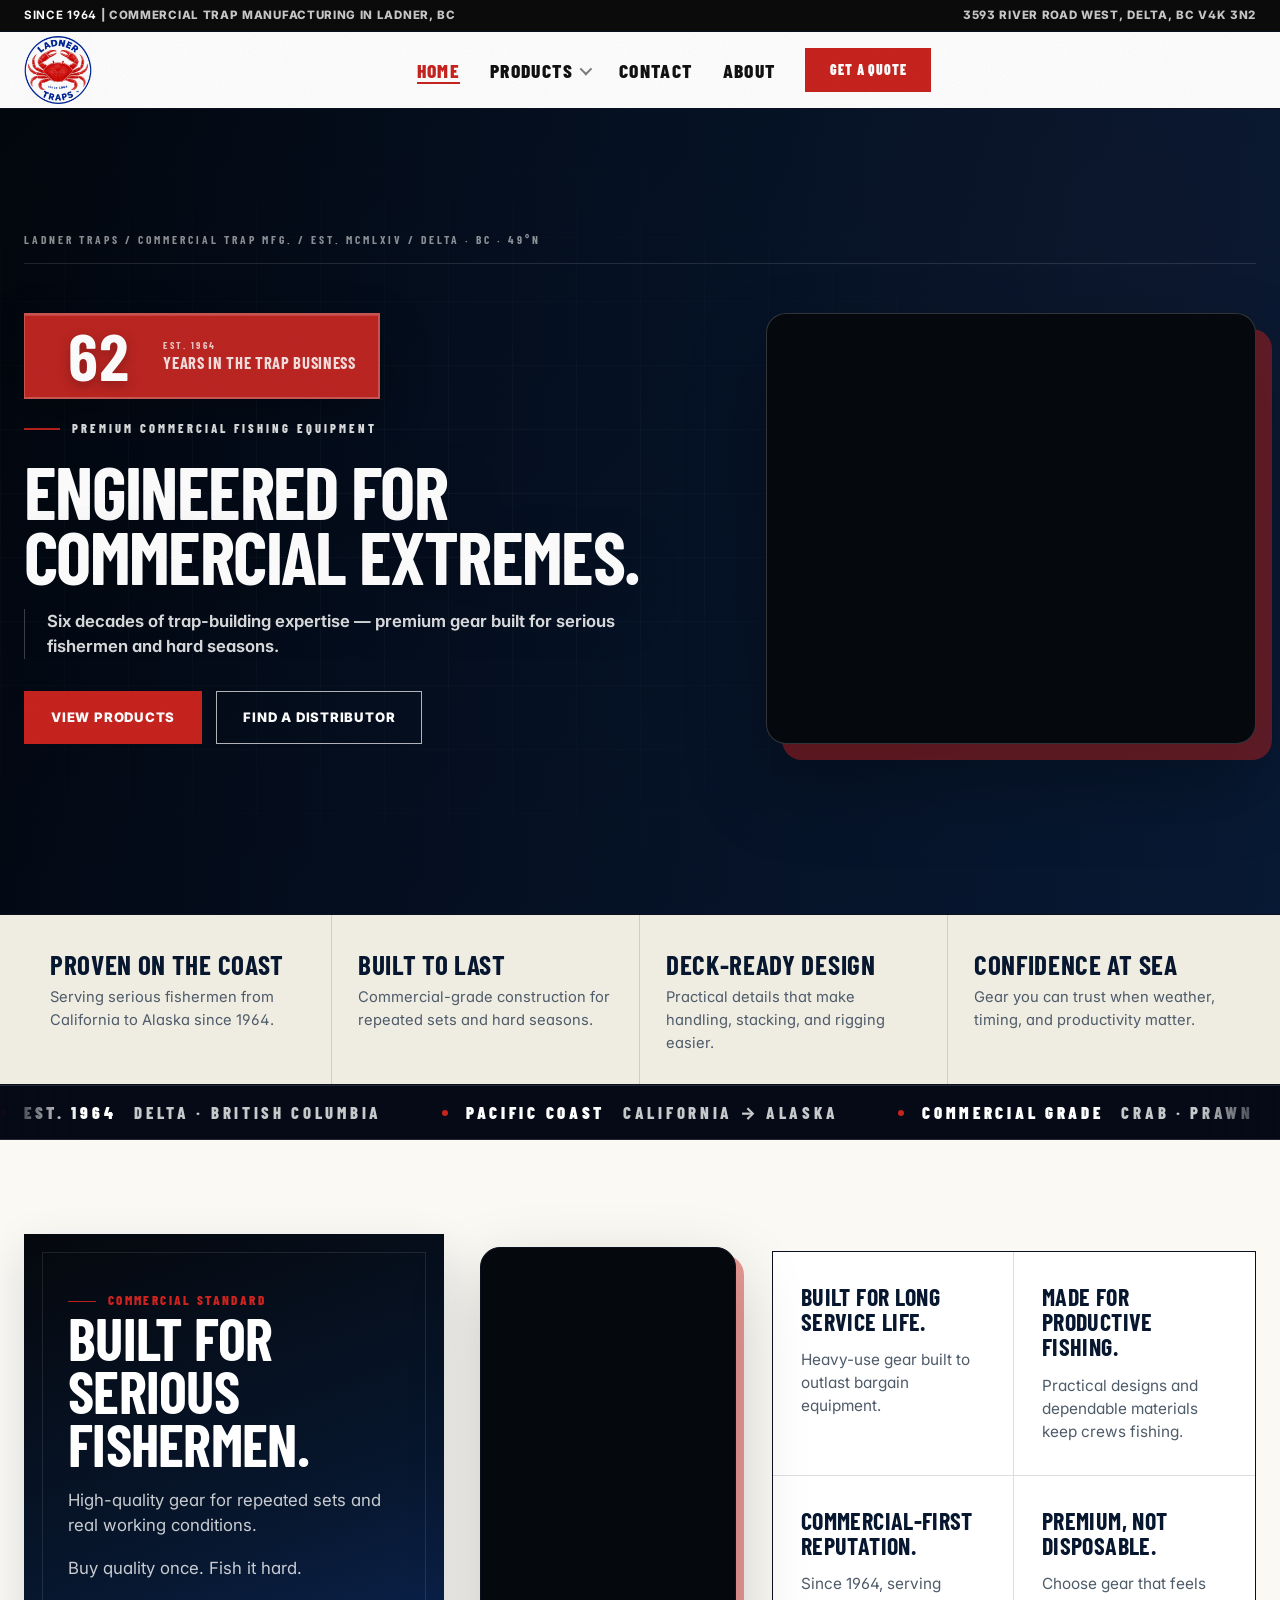
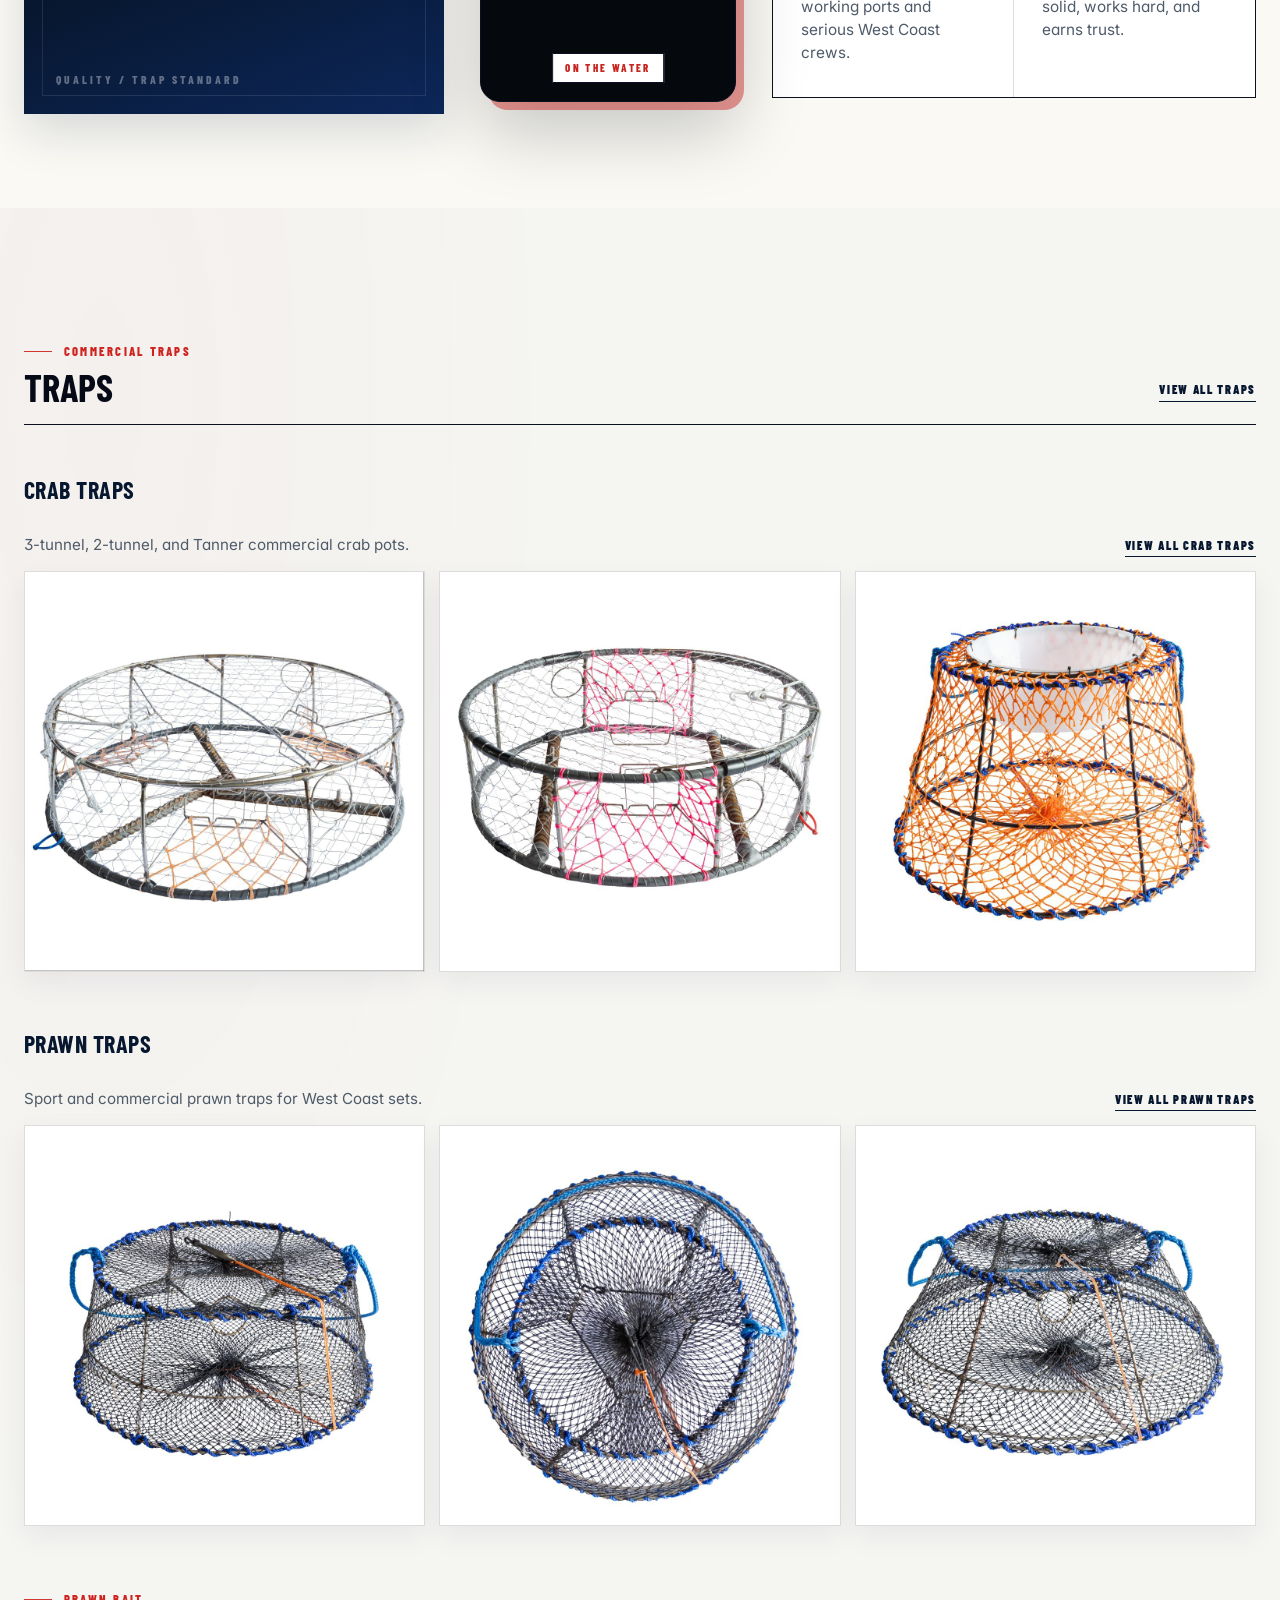
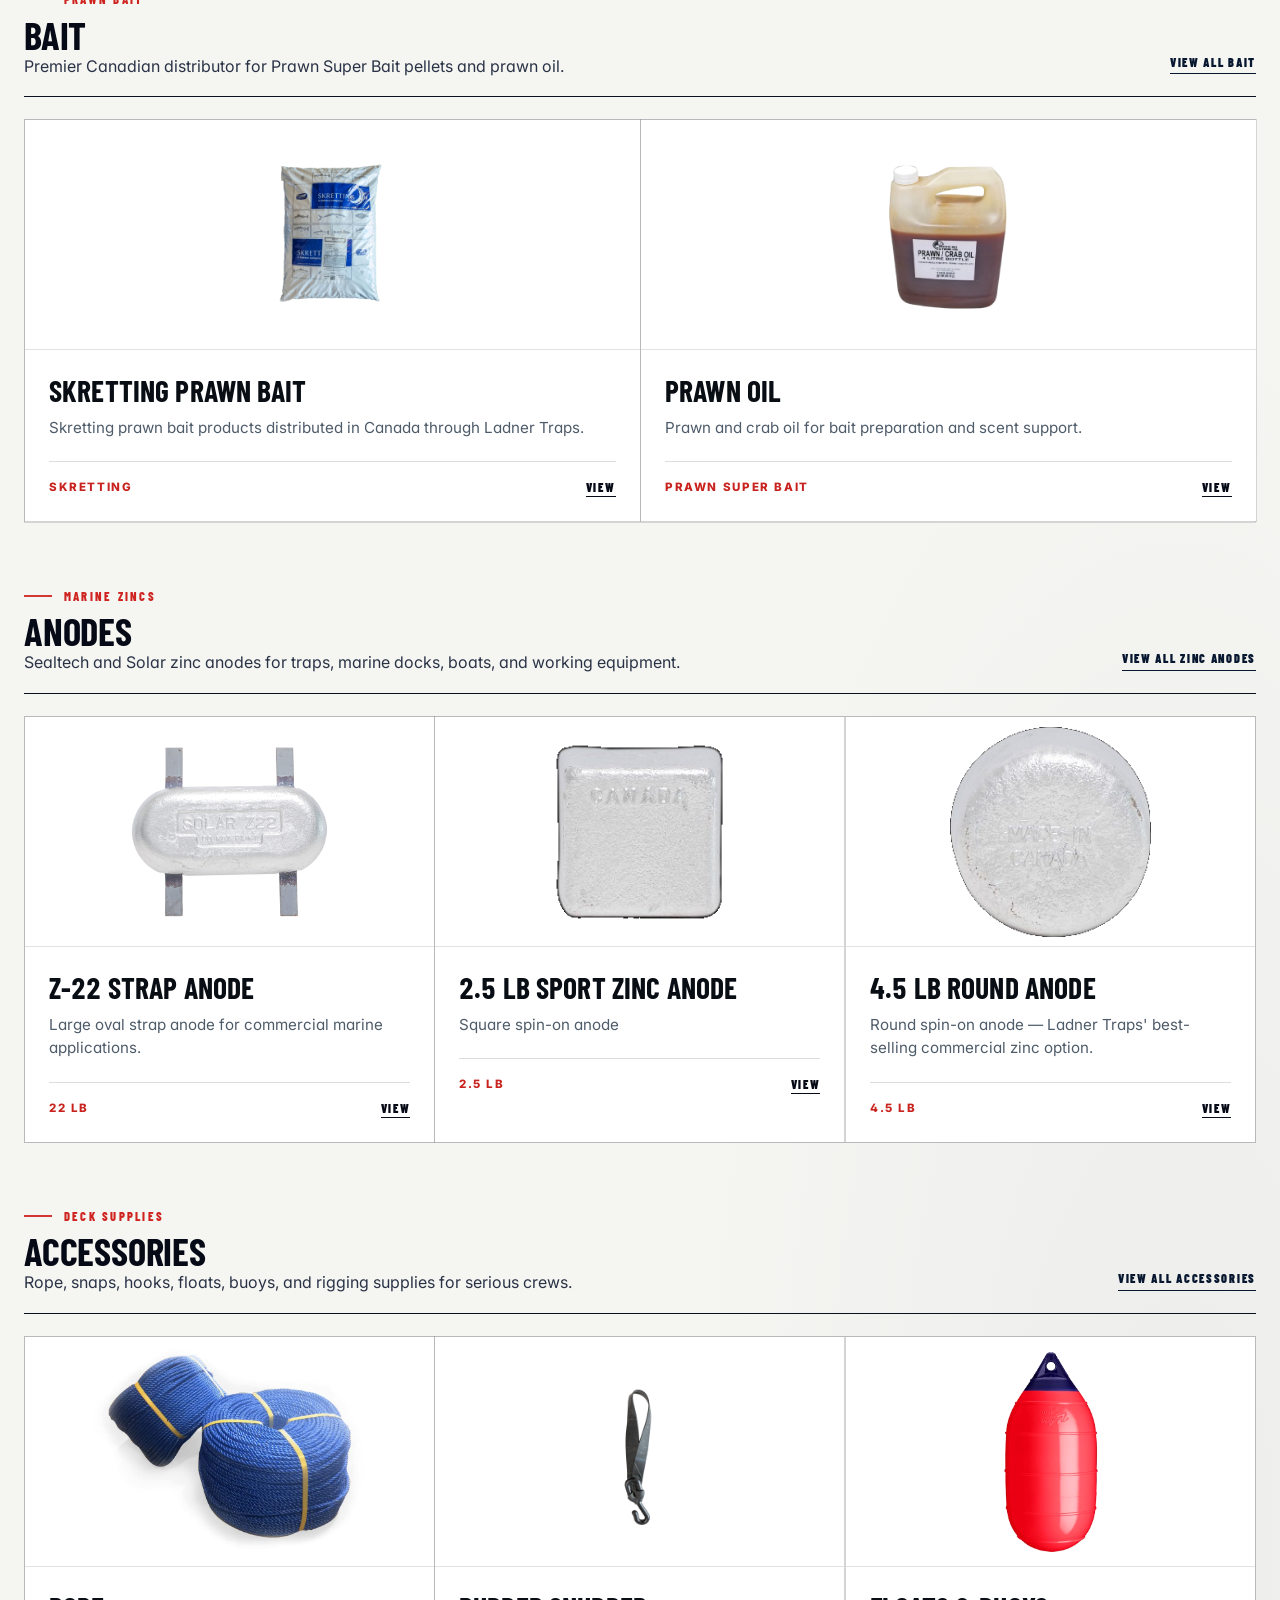
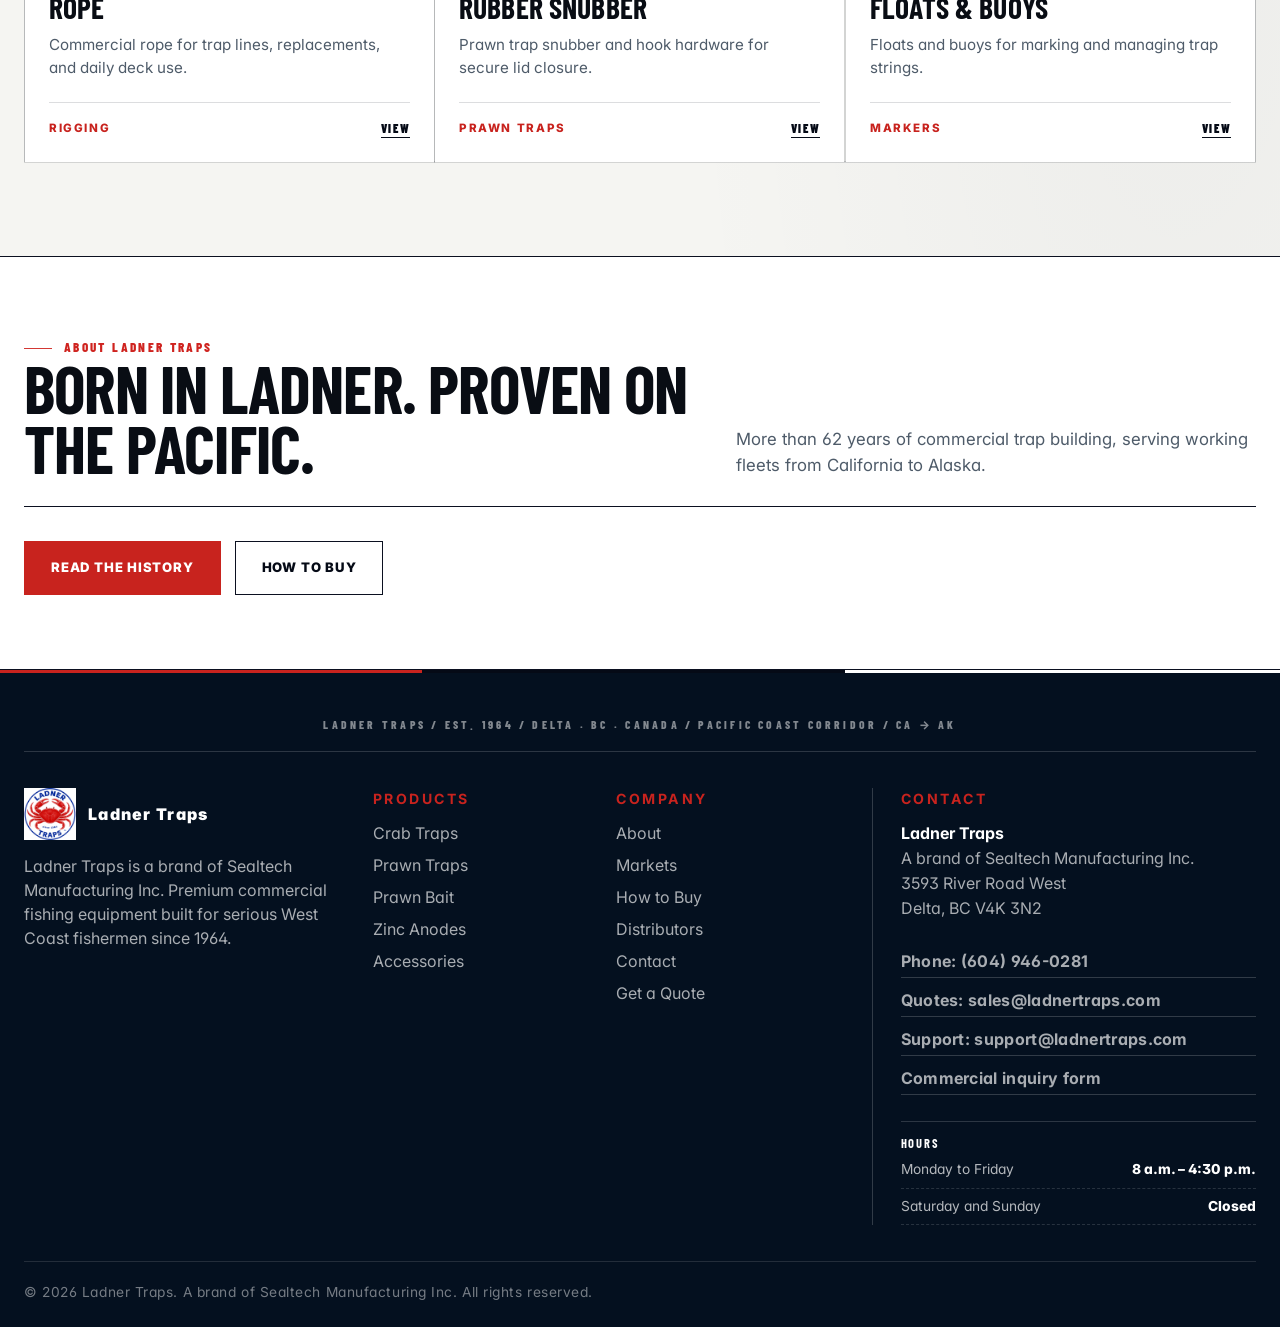
==== commit 15d82175: "Update product representation for Skretting Prawn Bait across multiple files: replace images, update" ====
--- a/index.html
+++ b/index.html
@@ -72,12 +72,12 @@
 </a>
 <a class="mm-card" href="/products/prawn-bait">
   <div class="mm-card-thumb">
-    <img alt="Prawn Bait" src="assets/super-prawn-bait-pellets-pail.webp"/>
-    <span class="mm-card-badge">Super Bait</span>
+    <img alt="Skretting Prawn Bait" src="assets/products/csp-2993.jpg"/>
+    <span class="mm-card-badge">Skretting</span>
   </div>
   <div class="mm-card-meta">
-    <strong>Prawn Bait</strong>
-    <span>Premier Canadian distributor — pellets & oil.</span>
+    <strong>Skretting Prawn Bait</strong>
+    <span>Premier Canadian distributor for Skretting prawn bait.</span>
   </div>
 </a>
 <a class="mm-card" href="/products/zinc-anodes">
--- a/css/base.css
+++ b/css/base.css
@@ -150,7 +150,7 @@
       background: #05080d;
       box-shadow: 0 35px 100px rgba(0,0,0,.22);
       min-height: 0;
-      max-height: 460px;
+      max-height: 520px;
       height: 100%;
       align-self: stretch;
       border: 1px solid rgba(255,255,255,.12);
@@ -165,6 +165,7 @@
       width: 100%;
       height: 100%;
       object-fit: cover;
+      object-position: center 65%;
       display: block;
     }
     .hero-card {
--- a/css/elevation.css
+++ b/css/elevation.css
@@ -213,7 +213,7 @@
   position: relative;
   z-index: 2;
   min-height: 0;
-  max-height: 460px;
+  max-height: 520px;
   height: 100%;
   align-self: stretch;
 }
@@ -221,6 +221,7 @@
   width: 100%;
   height: 100%;
   object-fit: cover;
+  object-position: center 65%;
 }
 
 /* Hero card → "specification plate" */
@@ -929,7 +930,7 @@
   }
   .hero-video {
     height: auto;
-    max-height: 460px;
+    max-height: 520px;
     aspect-ratio: 16 / 9;
     min-height: 240px;
   }
@@ -2259,7 +2260,7 @@
     width: 100%;
     height: 100%;
     object-fit: cover;
-    object-position: center;
+    object-position: center 65%;
   }
   .quality-video {
     width: min(78vw, 280px);
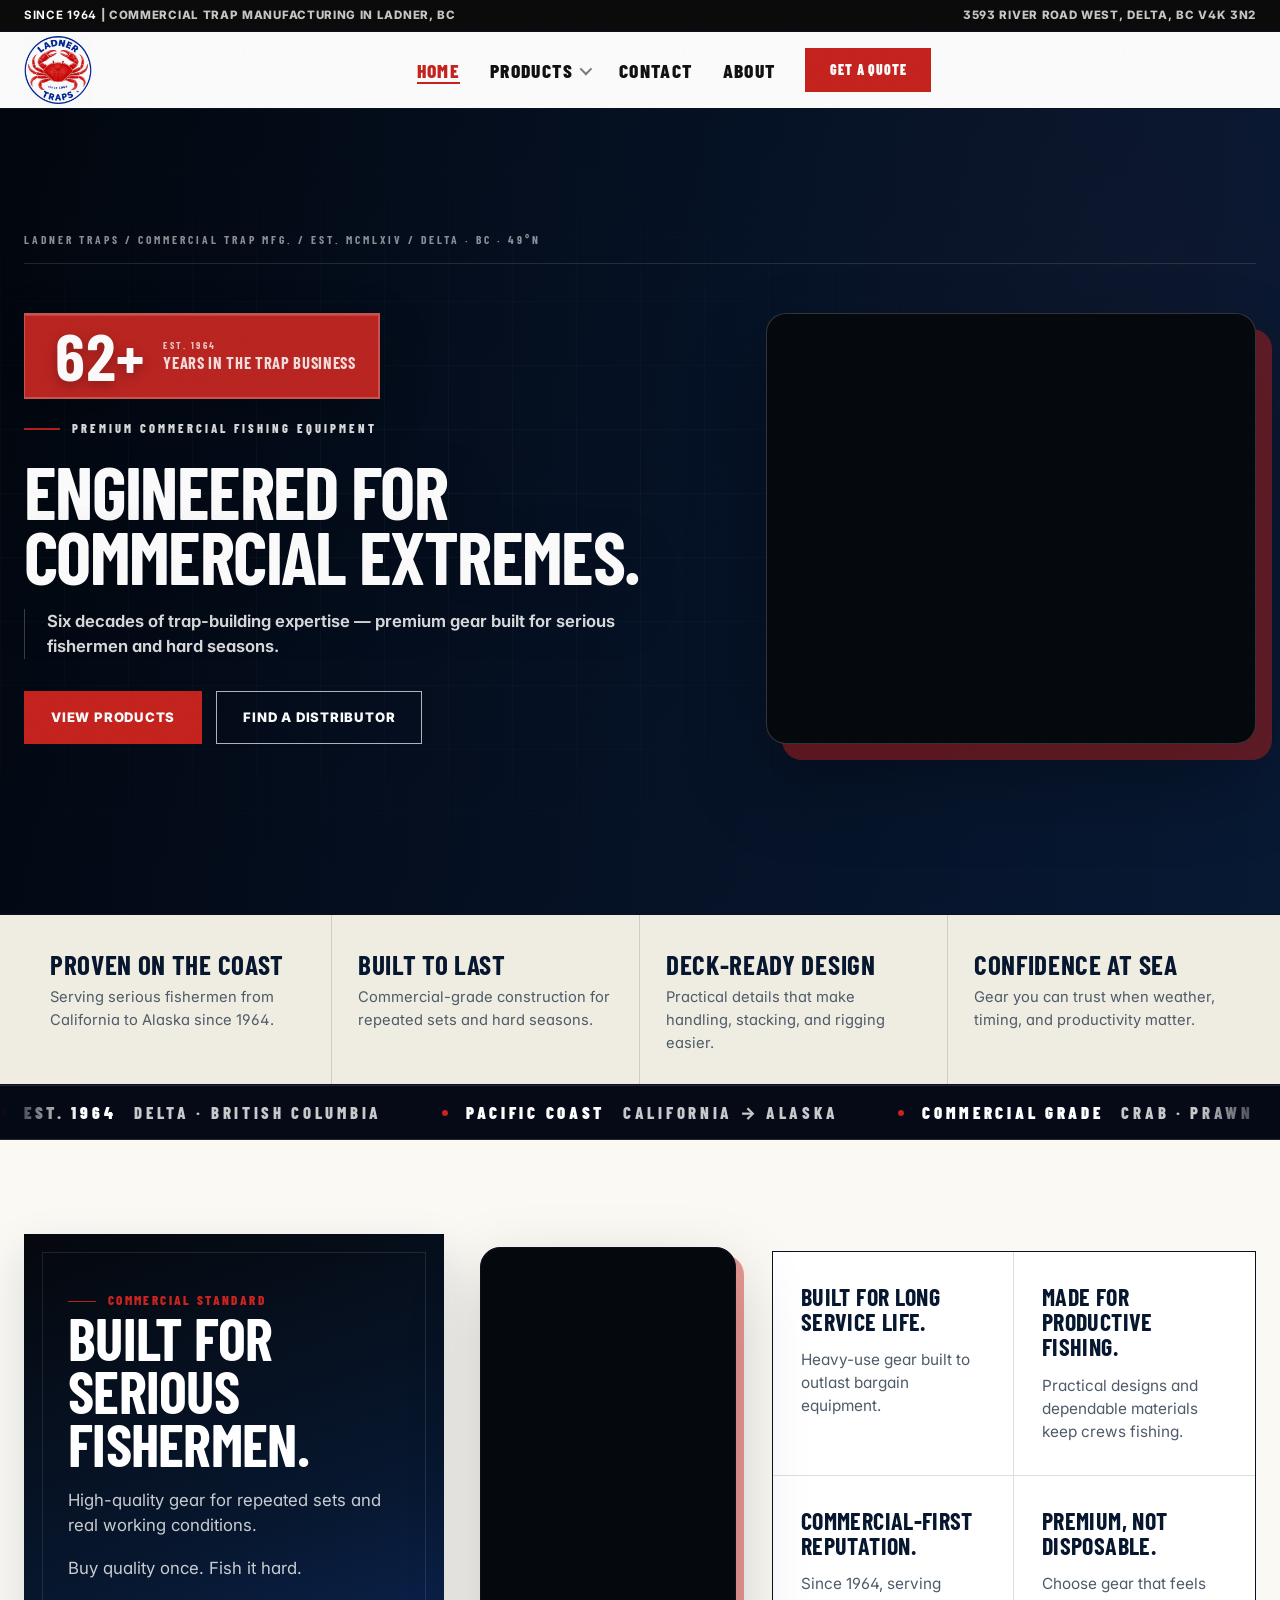
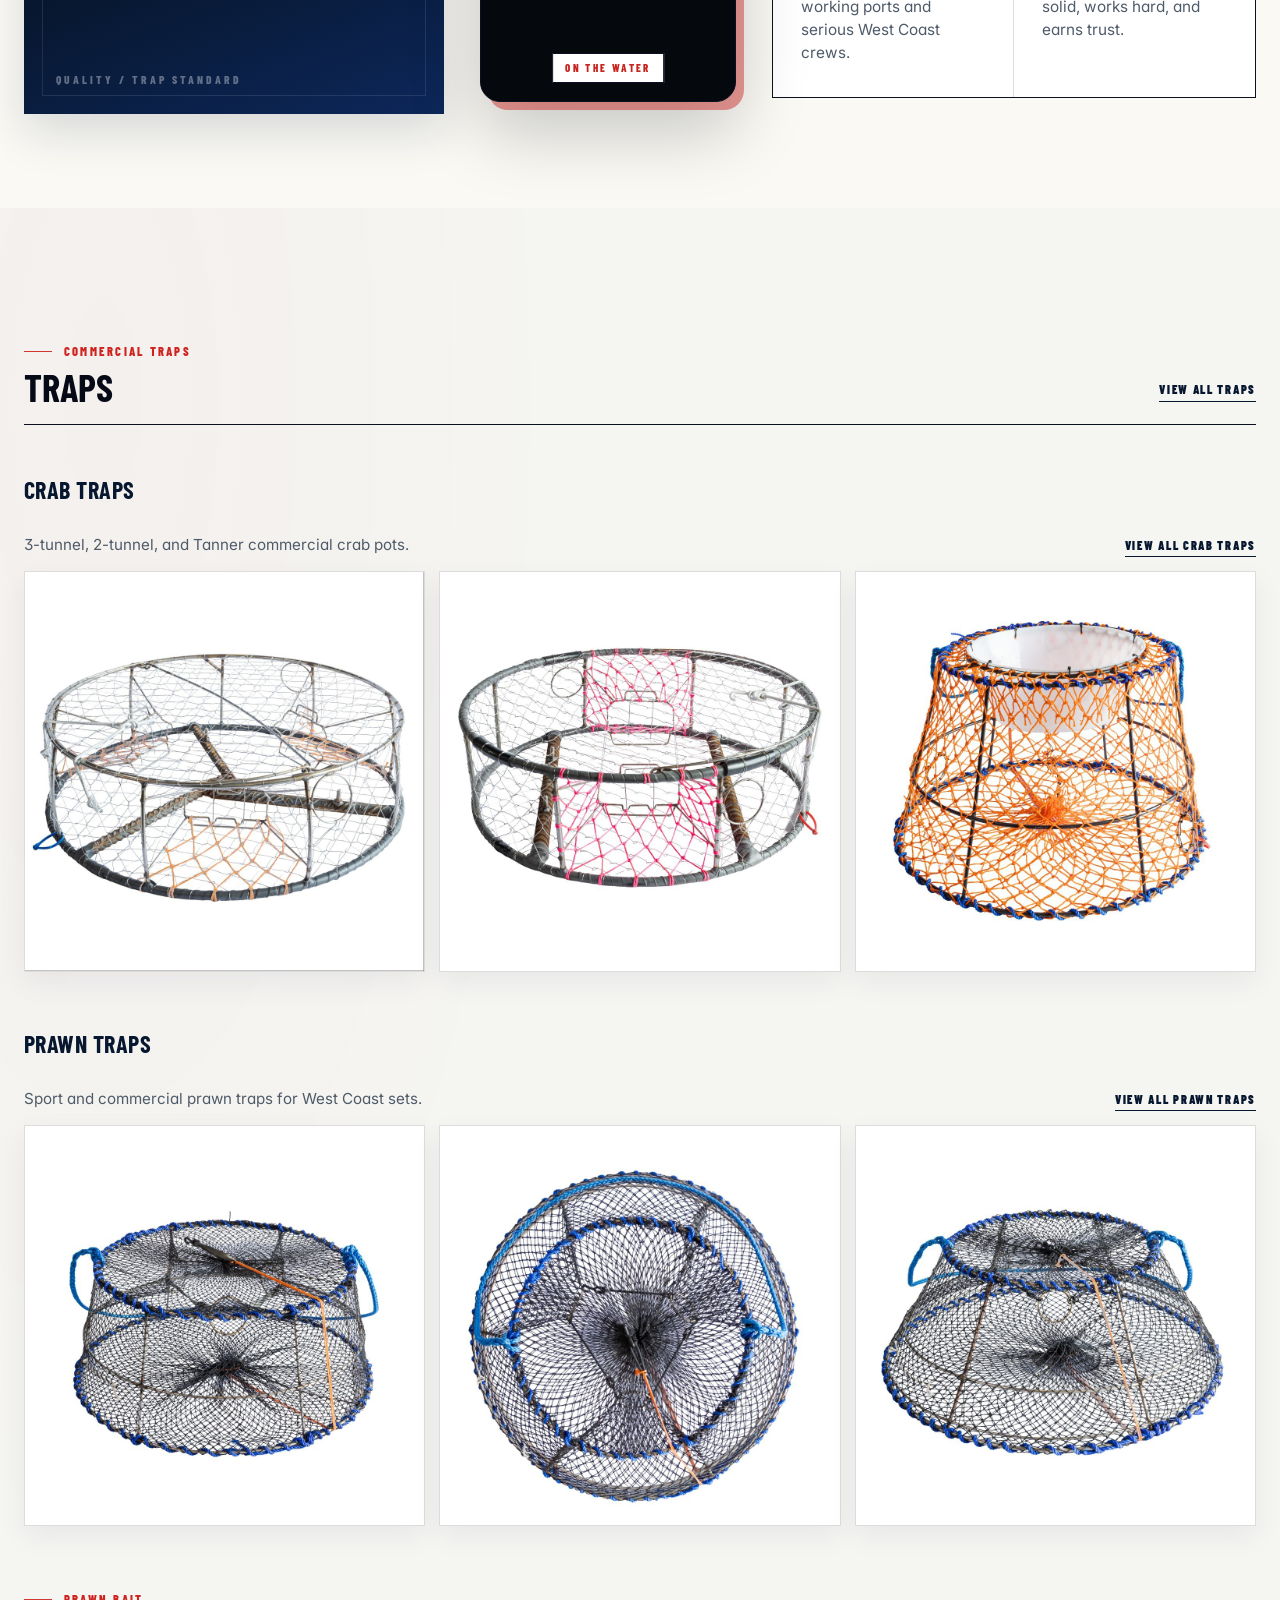
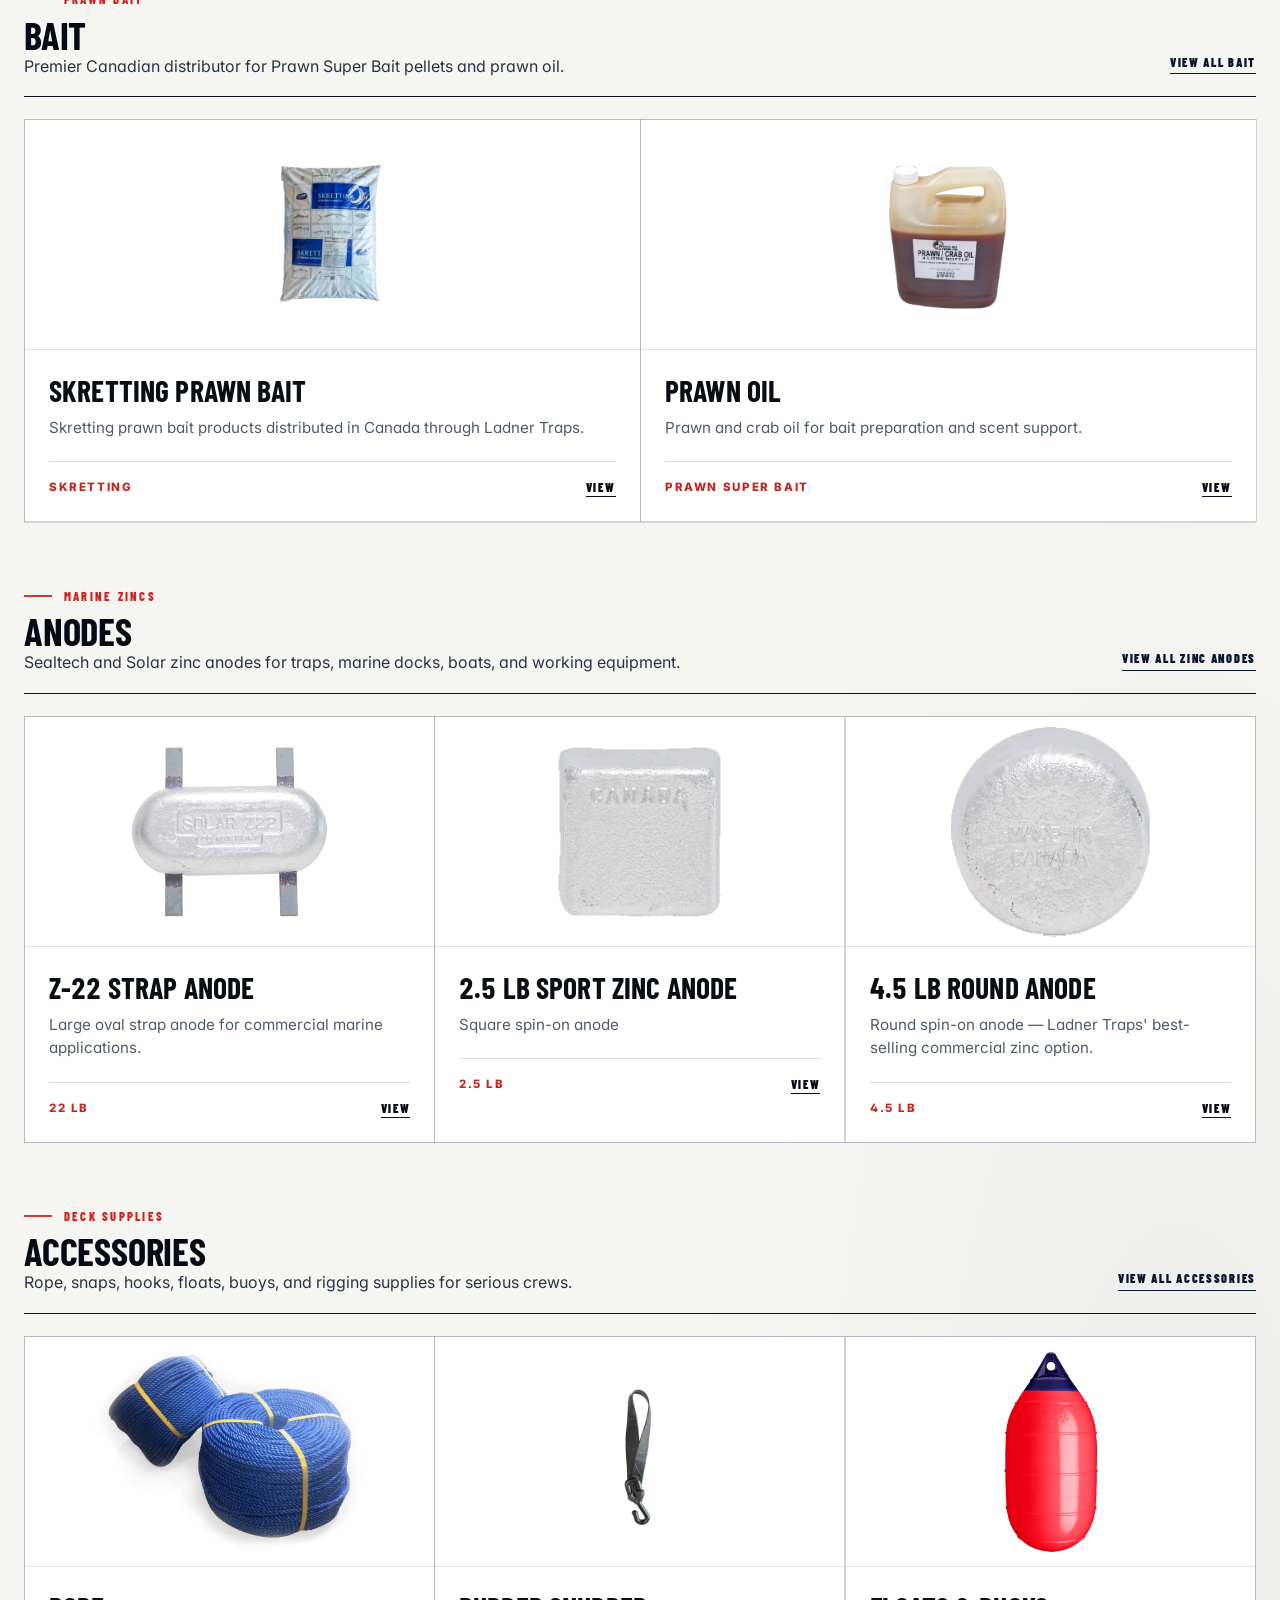
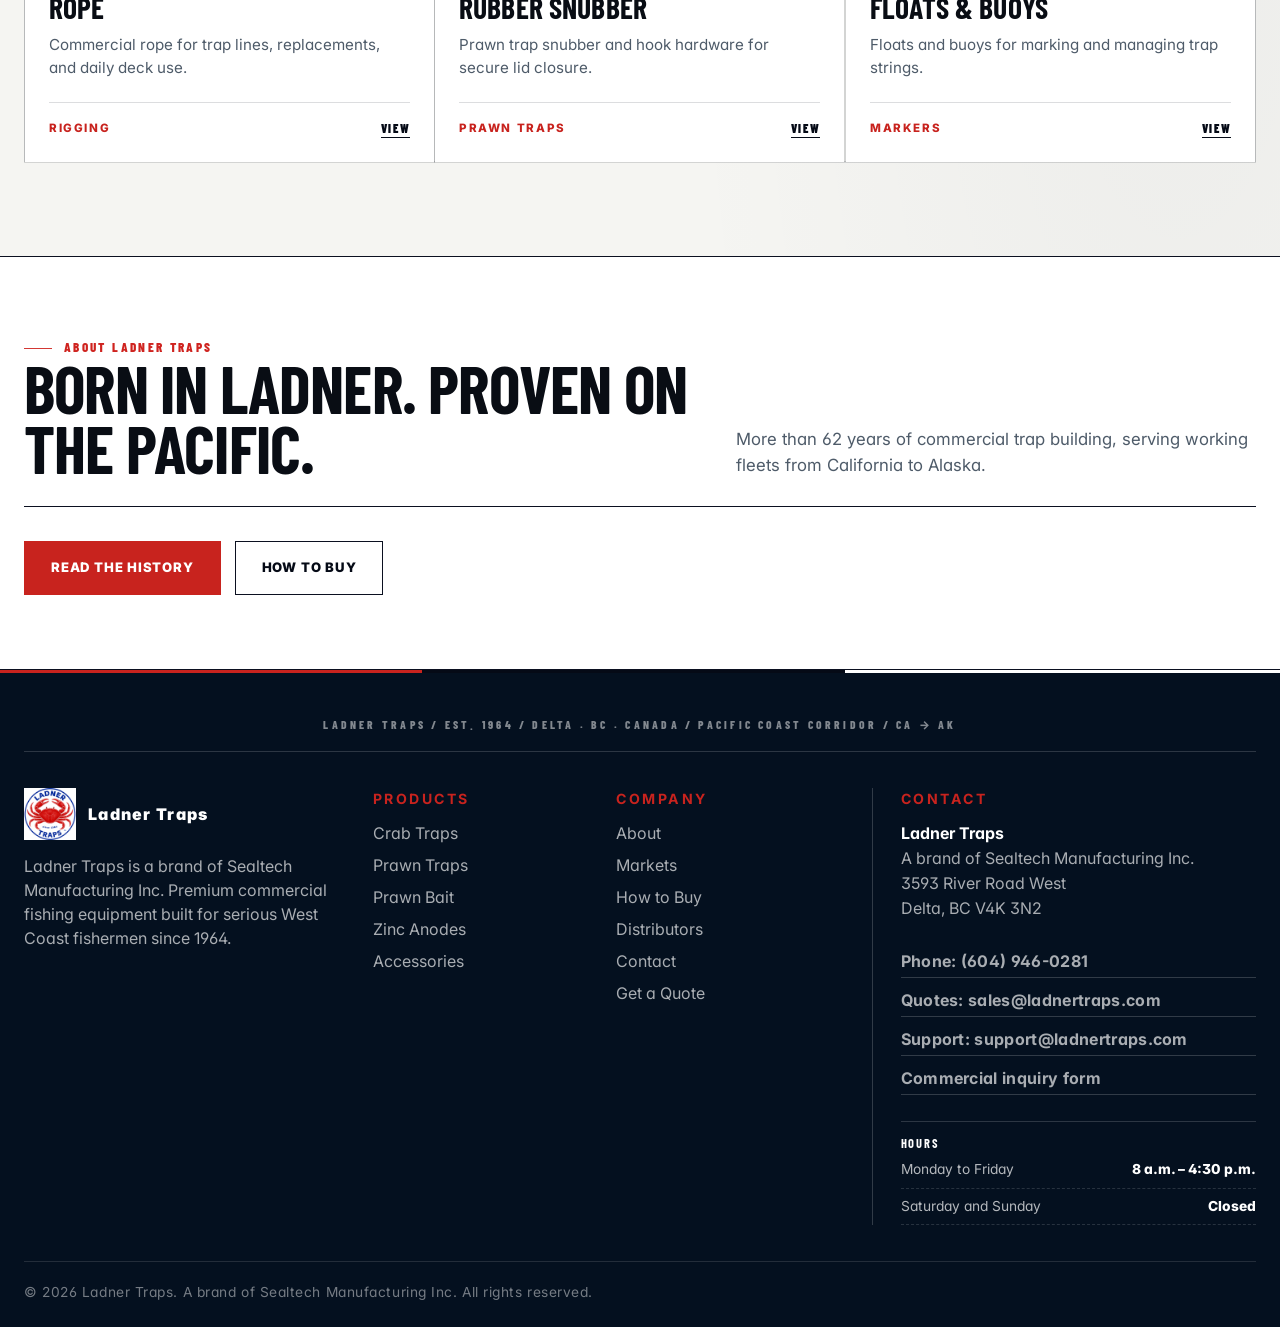
==== commit 9984cfe7: "Merge pull request #1 from jaydenlonghouse/patch-1 Added Google Tag Manager" ====
--- a/index.html
+++ b/index.html
@@ -7,19 +7,17 @@
 <link rel="apple-touch-icon" href="assets/favicon.png"/>
 <title>Ladner Traps | Premium Commercial Traps Since 1964</title>
 <meta content="Premium commercial traps, zinc anodes, bait, and rigging supplies built for serious fishermen from Delta, BC. Serving working boats and ports from California to Alaska." name="description"/>
-<!-- Google tag (gtag.js) -->
-<script async src="https://www.googletagmanager.com/gtag/js?id=G-1GWHH8HS12"></script>
-<script>
-  window.dataLayer = window.dataLayer || [];
-  function gtag(){dataLayer.push(arguments);}
-  gtag('js', new Date());
-
-  gtag('config', 'G-1GWHH8HS12');
-</script>
+<script>(function(w,d,s,l,i){w[l]=w[l]||[];w[l].push({'gtm.start':
+new Date().getTime(),event:'gtm.js'});var f=d.getElementsByTagName(s)[0],
+j=d.createElement(s),dl=l!='dataLayer'?'&l='+l:'';j.async=true;j.src=
+'https://www.googletagmanager.com/gtm.js?id='+i+dl;f.parentNode.insertBefore(j,f);
+})(window,document,'script','dataLayer','GTM-NWLPRQVZ');</script>
 <link rel="stylesheet" href="css/base.css"/>
 <link rel="stylesheet" href="css/elevation.css"/>
 </head>
 <body>
+<noscript><iframe src="https://www.googletagmanager.com/ns.html?id=GTM-NWLPRQVZ"
+height="0" width="0" style="display:none;visibility:hidden"></iframe></noscript>
 <div class="topbar">
   <div class="container">
     <span><strong>Since 1964</strong> | Commercial trap manufacturing in Ladner, BC</span>
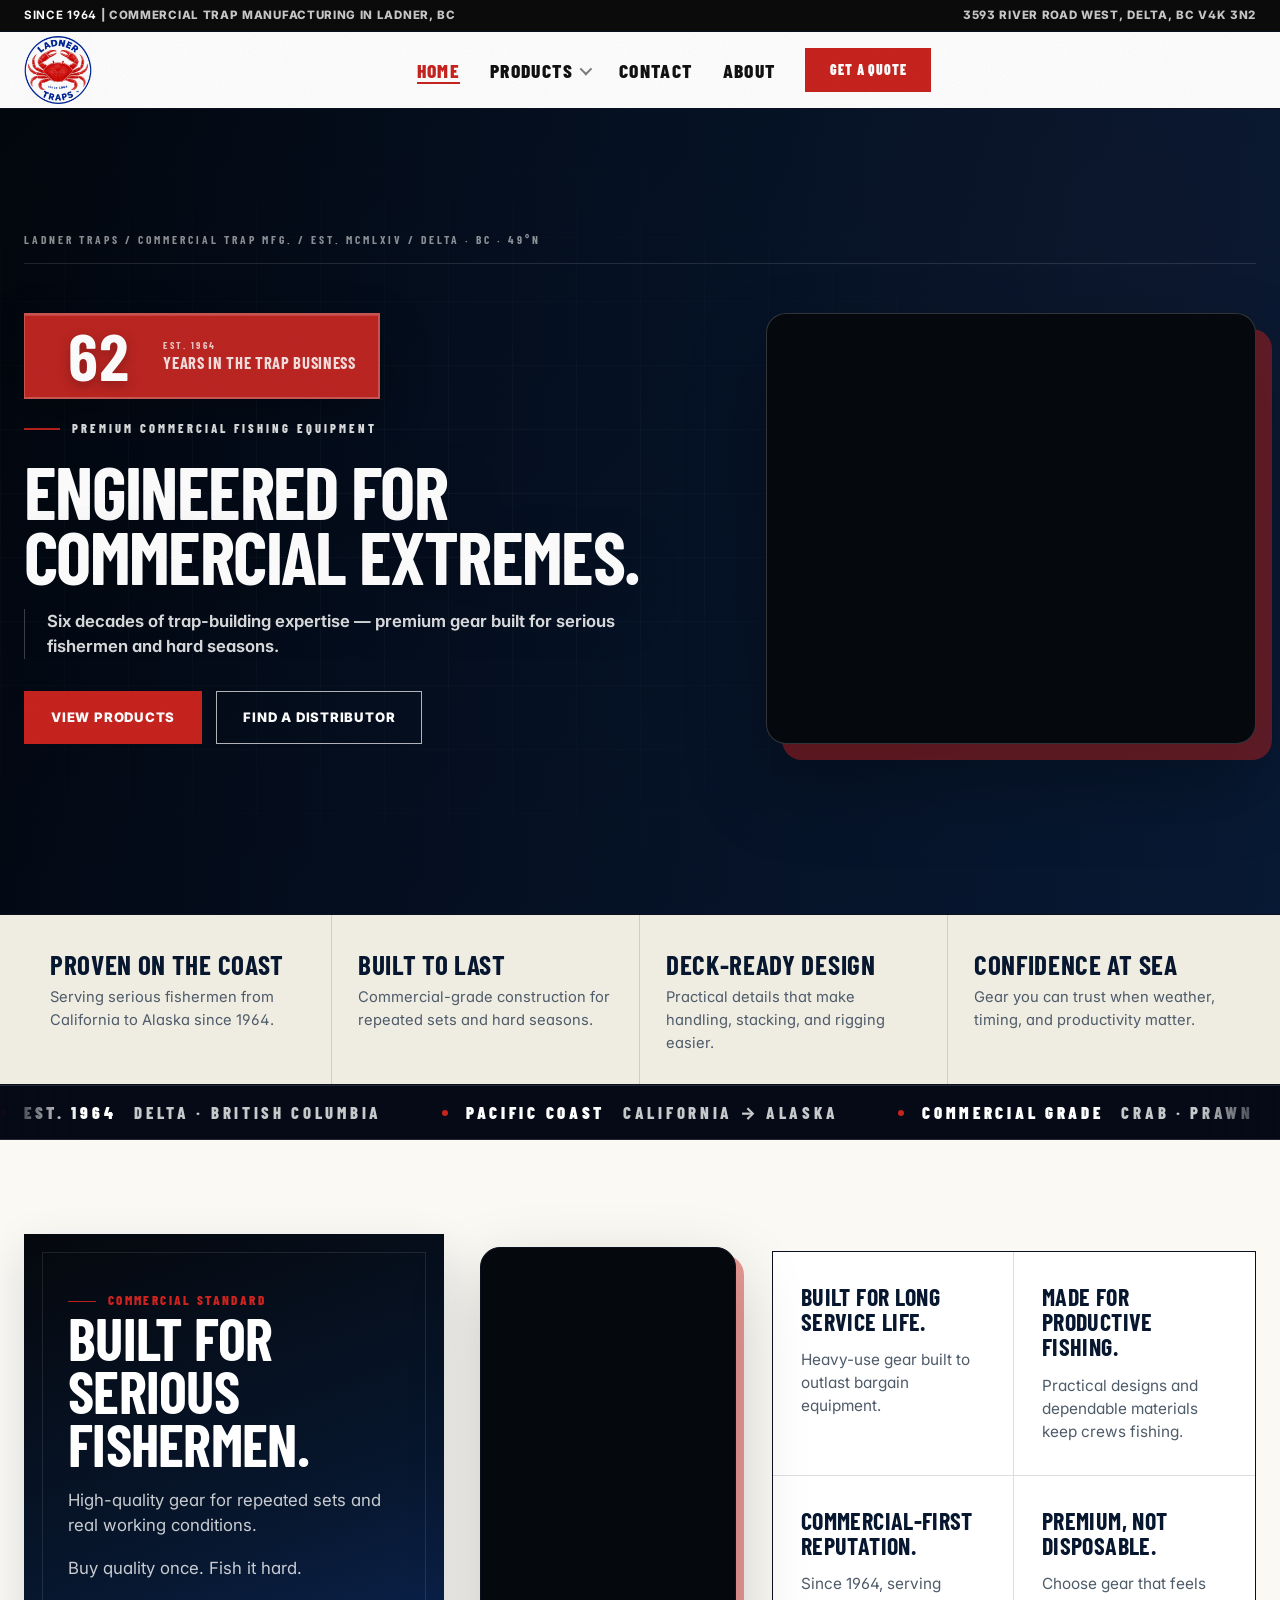
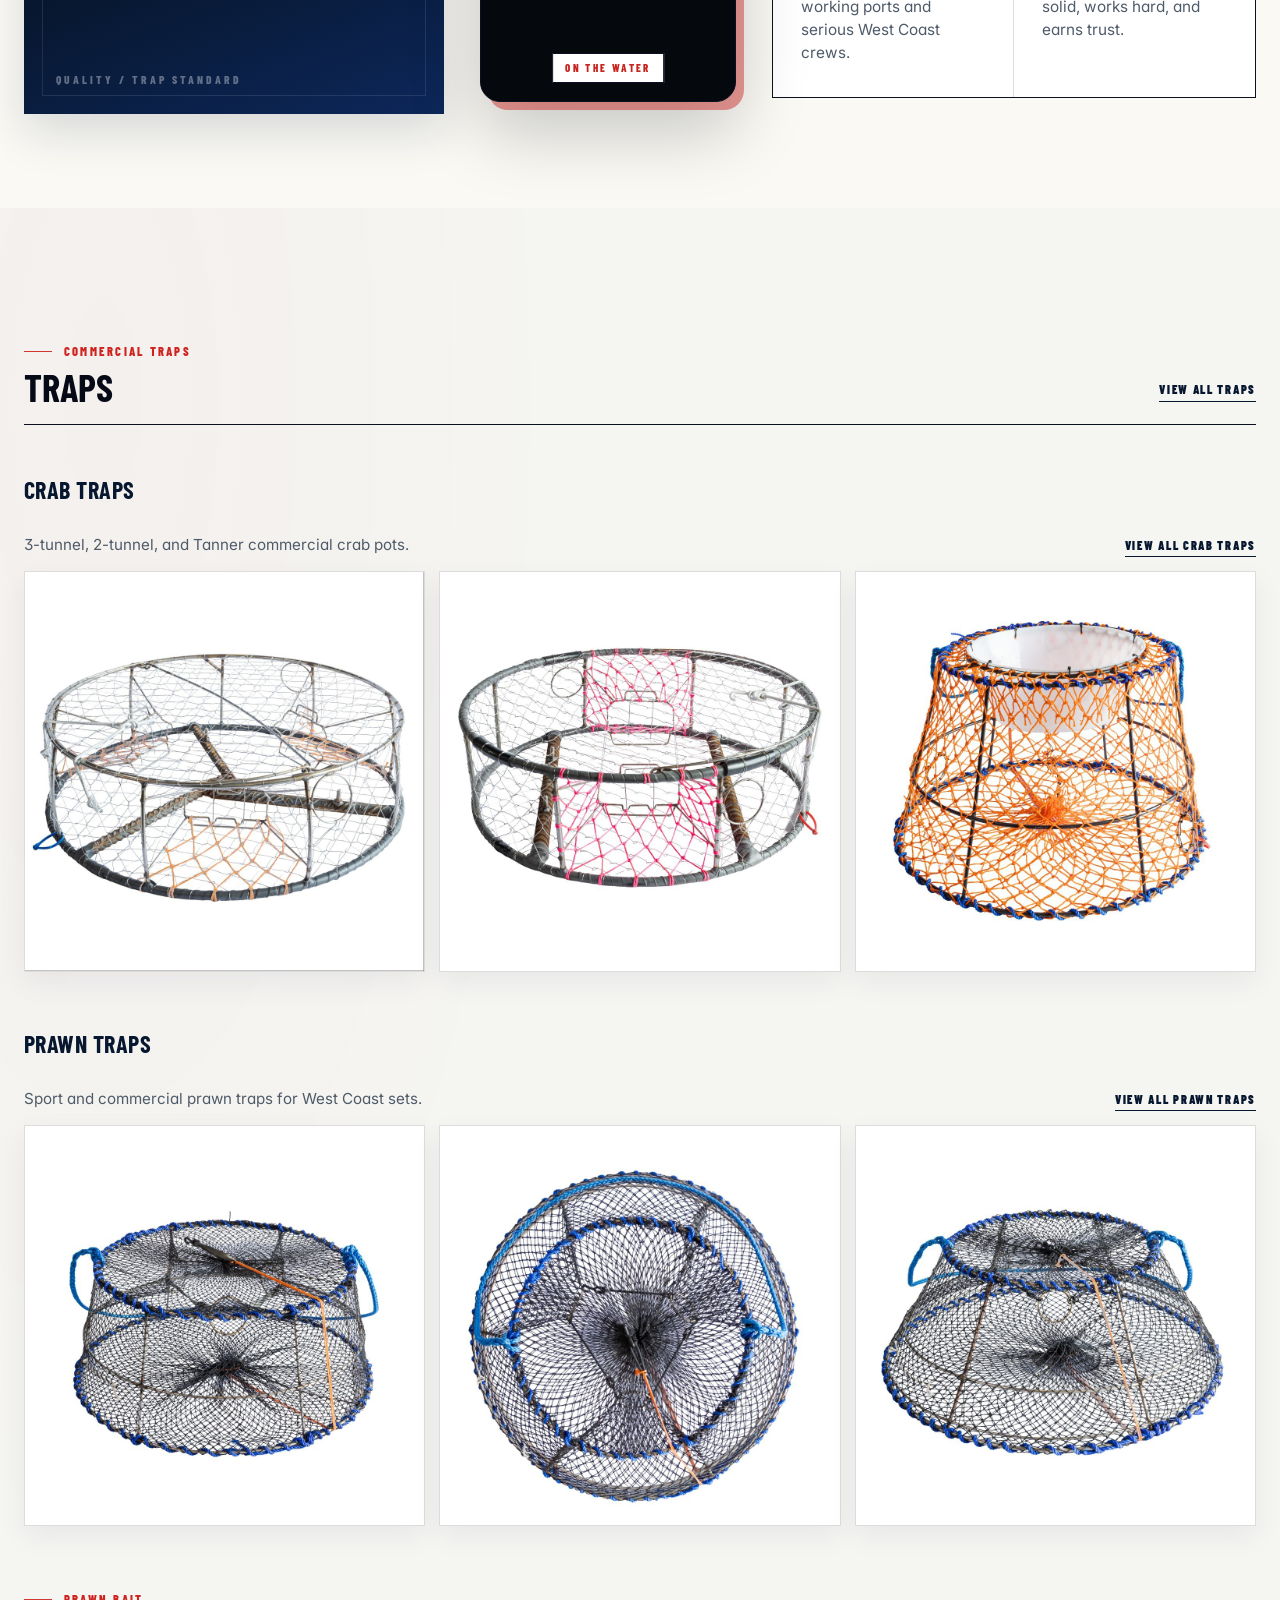
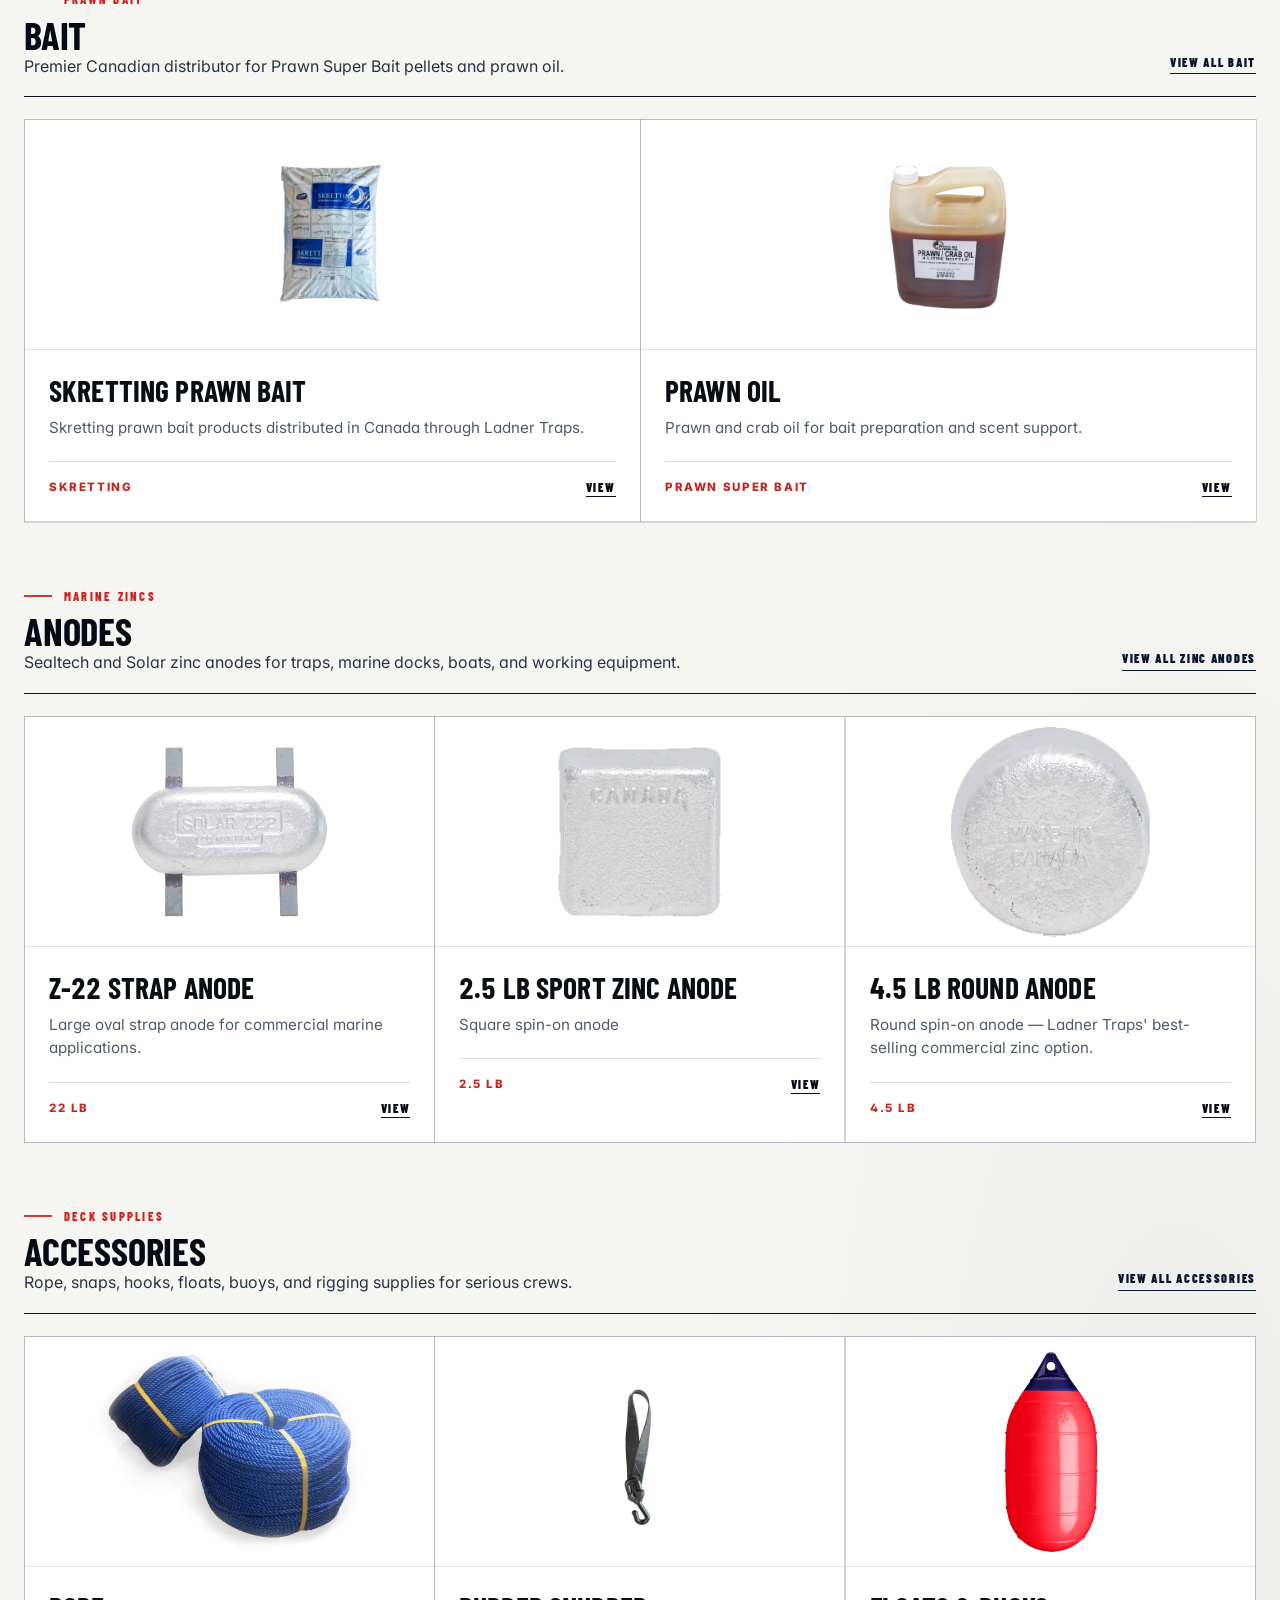
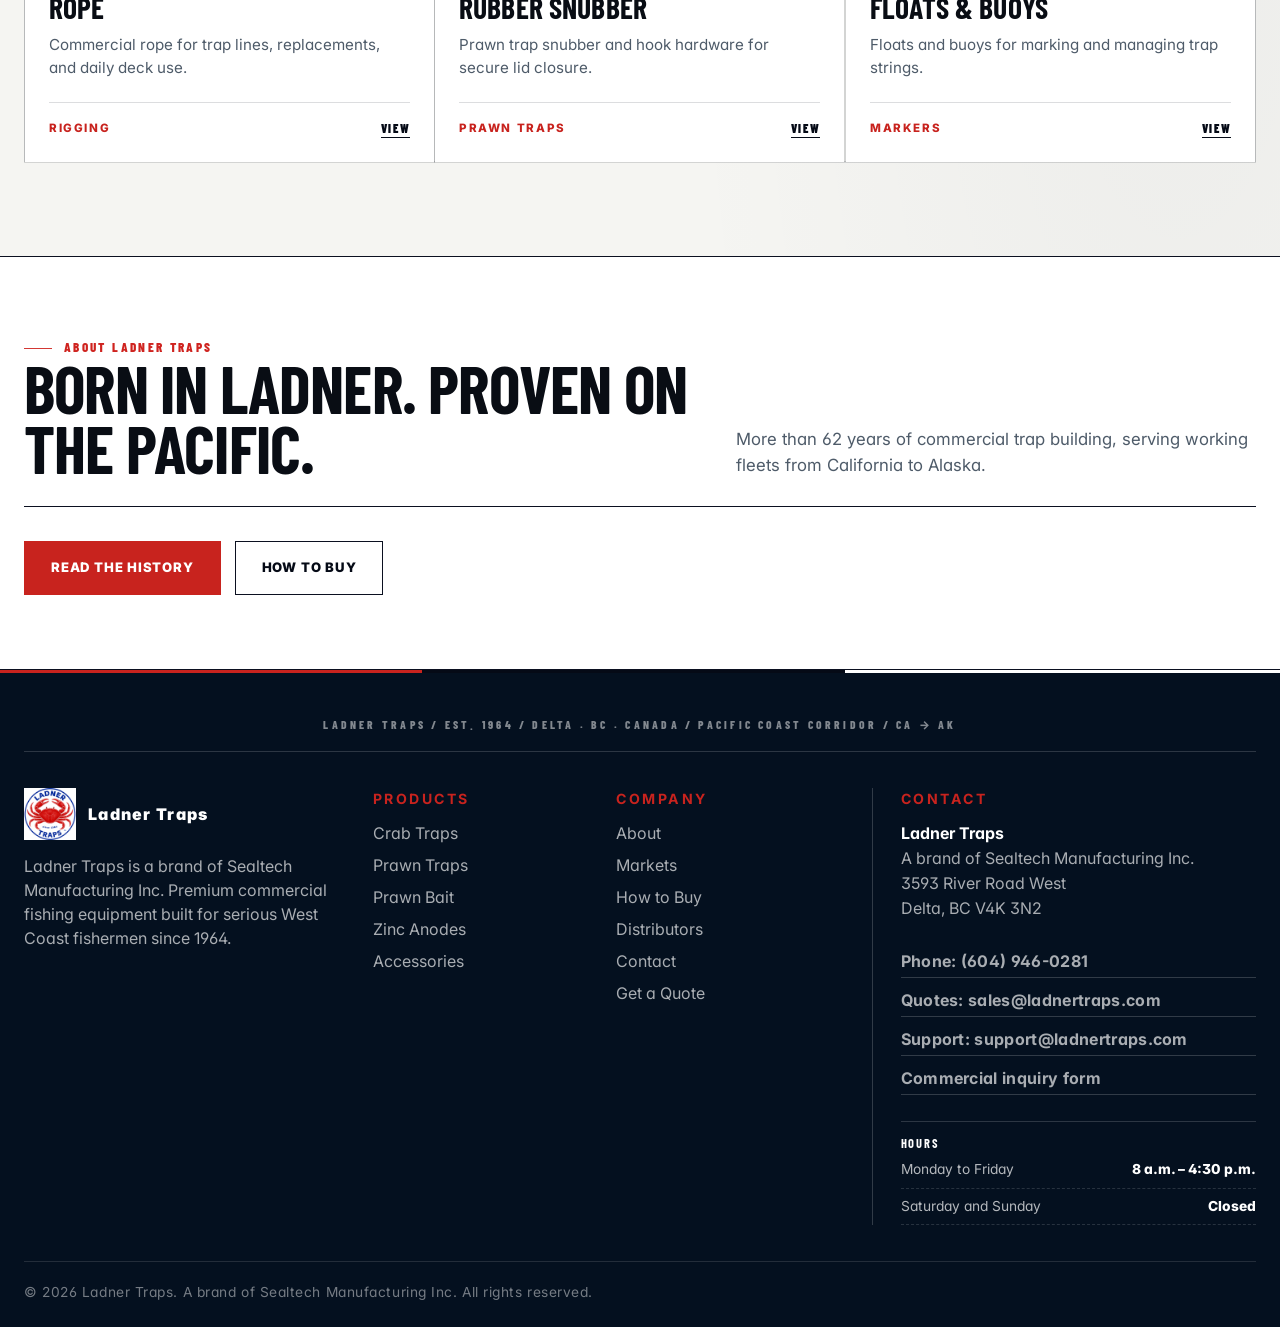
==== commit 5a30c295: "Add Google Tag Manager sitewide and remove unused middleware. Co-authored-by: Cursor <cursoragent@cu" ====
--- a/index.html
+++ b/index.html
@@ -1,23 +1,27 @@
 <!DOCTYPE html>
 <html lang="en">
 <head>
+<!-- Google Tag Manager -->
+<script>(function(w,d,s,l,i){w[l]=w[l]||[];w[l].push({'gtm.start':
+new Date().getTime(),event:'gtm.js'});var f=d.getElementsByTagName(s)[0],
+j=d.createElement(s),dl=l!='dataLayer'?'&l='+l:'';j.async=true;j.src=
+'https://www.googletagmanager.com/gtm.js?id='+i+dl;f.parentNode.insertBefore(j,f);
+})(window,document,'script','dataLayer','GTM-NWLPRQVZ');</script>
+<!-- End Google Tag Manager -->
 <meta charset="utf-8"/>
 <meta content="width=device-width, initial-scale=1" name="viewport"/>
 <link rel="icon" href="assets/favicon.png" type="image/png"/>
 <link rel="apple-touch-icon" href="assets/favicon.png"/>
 <title>Ladner Traps | Premium Commercial Traps Since 1964</title>
 <meta content="Premium commercial traps, zinc anodes, bait, and rigging supplies built for serious fishermen from Delta, BC. Serving working boats and ports from California to Alaska." name="description"/>
-<script>(function(w,d,s,l,i){w[l]=w[l]||[];w[l].push({'gtm.start':
-new Date().getTime(),event:'gtm.js'});var f=d.getElementsByTagName(s)[0],
-j=d.createElement(s),dl=l!='dataLayer'?'&l='+l:'';j.async=true;j.src=
-'https://www.googletagmanager.com/gtm.js?id='+i+dl;f.parentNode.insertBefore(j,f);
-})(window,document,'script','dataLayer','GTM-NWLPRQVZ');</script>
 <link rel="stylesheet" href="css/base.css"/>
 <link rel="stylesheet" href="css/elevation.css"/>
 </head>
 <body>
+<!-- Google Tag Manager (noscript) -->
 <noscript><iframe src="https://www.googletagmanager.com/ns.html?id=GTM-NWLPRQVZ"
 height="0" width="0" style="display:none;visibility:hidden"></iframe></noscript>
+<!-- End Google Tag Manager (noscript) -->
 <div class="topbar">
   <div class="container">
     <span><strong>Since 1964</strong> | Commercial trap manufacturing in Ladner, BC</span>
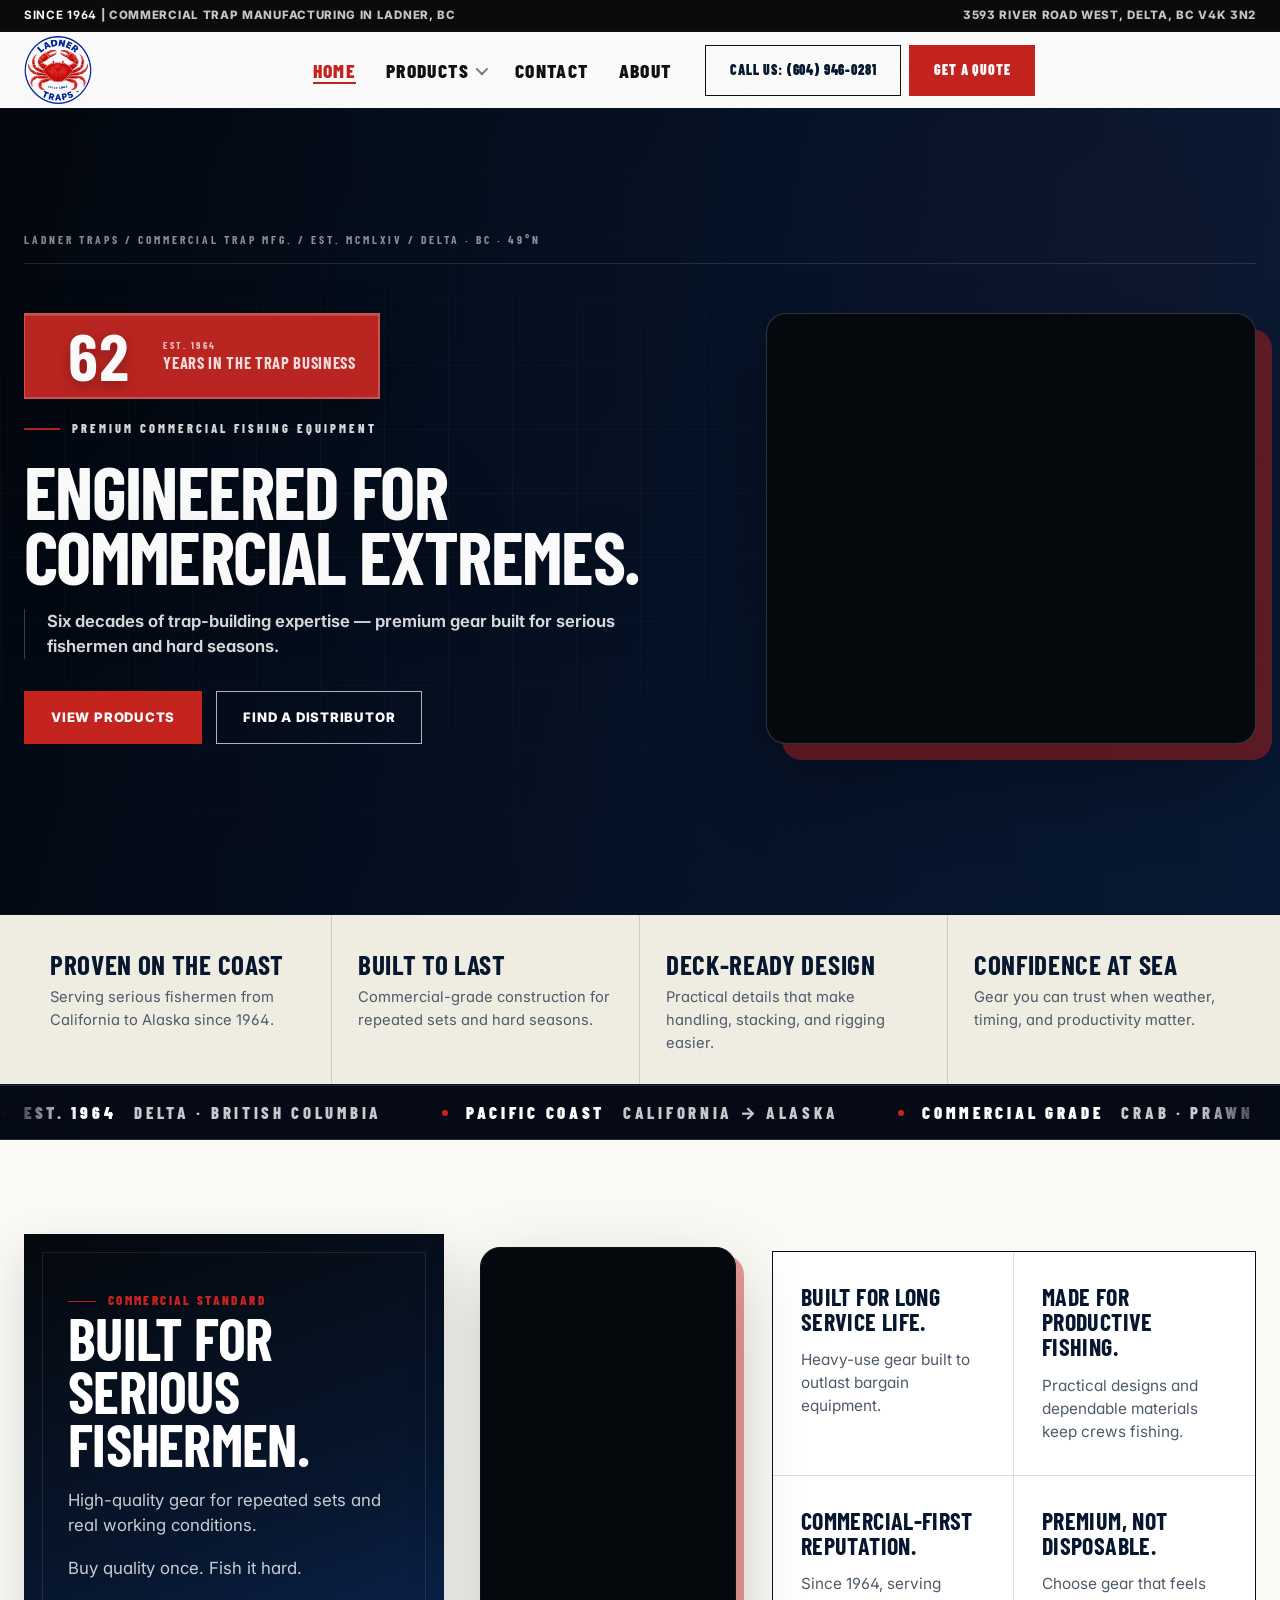
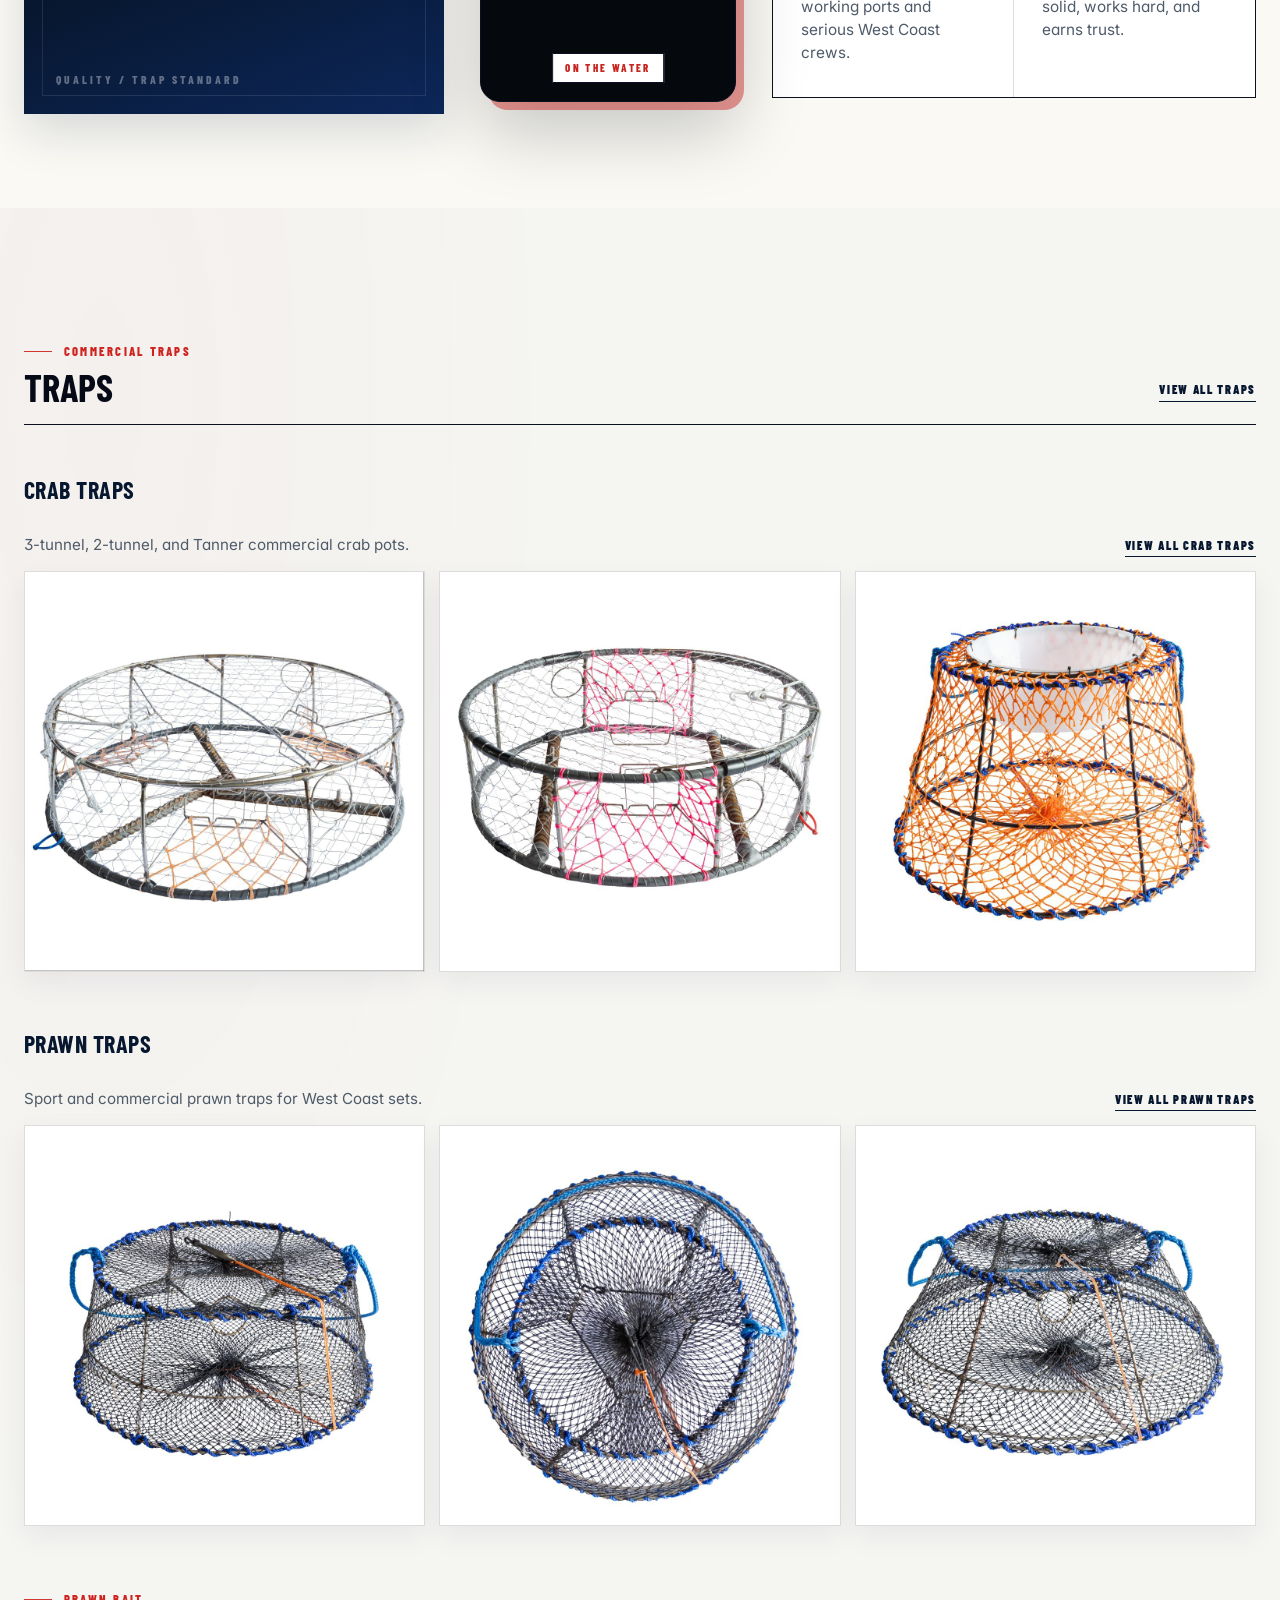
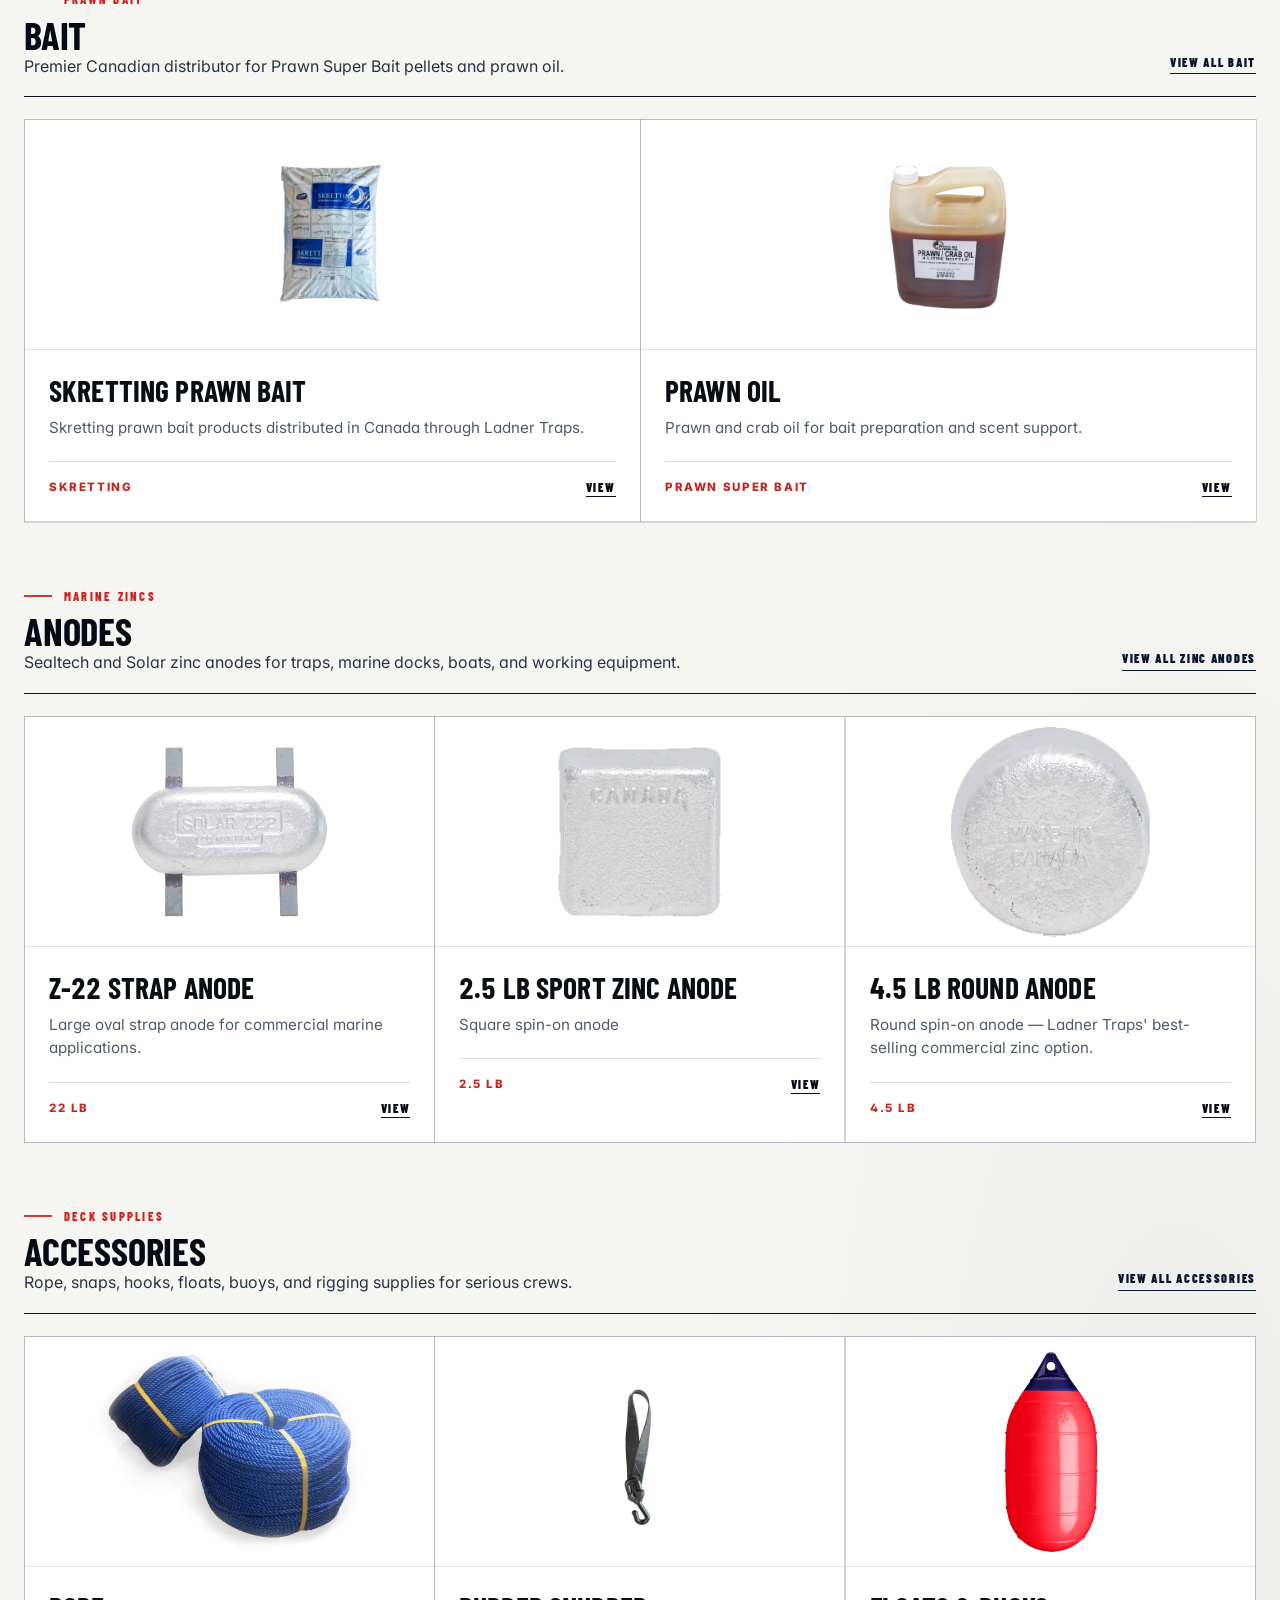
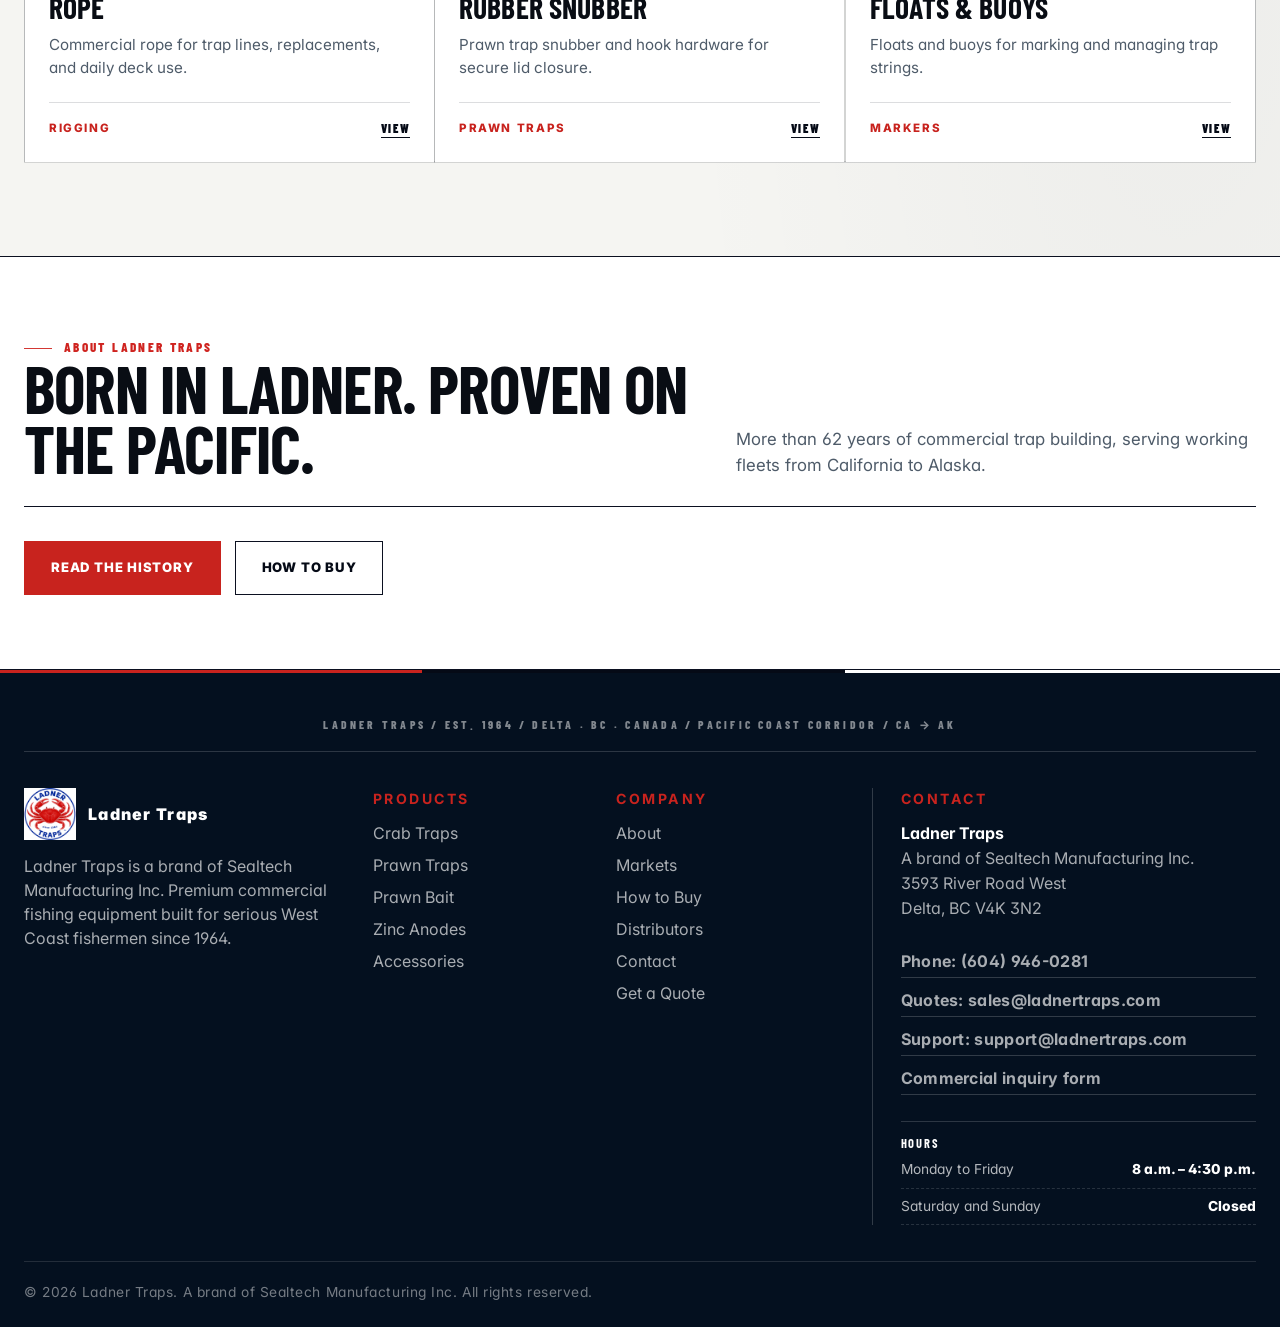
==== commit b592788a: "Add call-to-action buttons for phone and quote across multiple pages, enhancing user accessibility a" ====
--- a/index.html
+++ b/index.html
@@ -112,9 +112,13 @@
 </div>
 <a href="/contact">Contact</a>
 <a href="/about">About</a>
+<div class="nav-header-ctas">
+<a class="btn btn-light" href="tel:+16049460281">Call Us: (604) 946-0281</a>
 <a class="btn btn-primary" href="/contact#quote">Get a Quote</a>
+</div>
 </nav>
 <div class="nav-actions">
+<a class="btn btn-light mobile-toggle" href="tel:+16049460281" aria-label="Call us at (604) 946-0281">Call</a>
 <a class="btn btn-primary mobile-toggle" href="/contact#quote">Quote</a>
 </div>
 </div>
--- a/css/elevation.css
+++ b/css/elevation.css
@@ -800,7 +800,28 @@
   position: relative;
 }
 /* The Quote button keeps its own button padding, but still centers cleanly */
-.navlinks > a.btn { align-self: center; }
+.navlinks > a.btn,
+.navlinks > .nav-header-ctas { align-self: center; }
+
+.nav-header-ctas {
+  display: inline-flex;
+  align-items: center;
+  gap: 8px;
+  margin-left: 4px;
+}
+.nav-header-ctas .btn { white-space: nowrap; }
+.navlinks a.btn-primary:hover { color: #fff; }
+.navlinks a.btn-light:hover { color: #fff; }
+
+@media (max-width: 1180px) and (min-width: 901px) {
+  .navlinks { gap: 18px !important; }
+  .nav-header-ctas { gap: 6px; }
+  .nav-header-ctas .btn {
+    padding-left: 14px;
+    padding-right: 14px;
+    font-size: .78rem;
+  }
+}
 
 /* Hover underline on top-level items (uses a pseudo so it doesn't change
    the box height and re-introduce a misalignment) */
@@ -1770,13 +1791,15 @@
     transition: transform 0.42s cubic-bezier(0.16, 1, 0.3, 1), visibility 0s;
   }
   .navlinks > a:not(.btn),
-  .navlinks > .nav-item {
+  .navlinks > .nav-item,
+  .navlinks > .nav-header-ctas {
     opacity: 0;
     transform: translateX(-18px);
   }
   body.is-nav-open .navlinks > a:not(.btn),
   body.is-nav-open .navlinks > .nav-item,
-  body.is-nav-open .navlinks > a.btn {
+  body.is-nav-open .navlinks > a.btn,
+  body.is-nav-open .navlinks > .nav-header-ctas {
     animation: nav-drawer-item-in 0.45s cubic-bezier(0.16, 1, 0.3, 1) both;
   }
   body.is-nav-open .navlinks > :nth-child(1) { animation-delay: 0.1s; }
@@ -1804,12 +1827,26 @@
     padding: 0 !important;
     border-bottom: 0;
   }
-  .navlinks > a.btn {
+  .navlinks > a.btn,
+  .navlinks > .nav-header-ctas {
     margin: 20px var(--nav-drawer-pad) 0;
     width: calc(100% - (var(--nav-drawer-pad) * 2));
     padding: 16px var(--nav-drawer-pad) !important;
     justify-content: center;
     border-bottom: 0;
+    box-sizing: border-box;
+  }
+  .navlinks > .nav-header-ctas {
+    display: flex;
+    flex-direction: column;
+    align-items: stretch;
+    gap: 10px;
+    padding: 0 !important;
+  }
+  .navlinks > .nav-header-ctas .btn {
+    width: 100%;
+    padding: 16px var(--nav-drawer-pad) !important;
+    justify-content: center;
     box-sizing: border-box;
   }
   .navlinks > a:not(.btn)::after,
@@ -1905,11 +1942,21 @@
   }
   .nav-actions .btn {
     width: auto;
+    white-space: nowrap;
   }
   .nav-actions .mobile-toggle {
     min-height: 46px;
-    padding-left: 16px;
-    padding-right: 16px;
+    padding-left: 12px;
+    padding-right: 12px;
+  }
+  .nav-actions .btn-light {
+    background: #fff !important;
+    color: var(--ink-deep);
+    border-color: var(--ink-deep);
+  }
+  .nav-actions .btn-light:hover {
+    background: var(--ink-deep) !important;
+    color: #fff;
   }
 }
 
@@ -1929,13 +1976,15 @@
   }
   body.is-nav-open .navlinks > a:not(.btn),
   body.is-nav-open .navlinks > .nav-item,
-  body.is-nav-open .navlinks > a.btn {
+  body.is-nav-open .navlinks > a.btn,
+  body.is-nav-open .navlinks > .nav-header-ctas {
     animation: none !important;
     opacity: 1;
     transform: none;
   }
   .navlinks > a:not(.btn),
-  .navlinks > .nav-item {
+  .navlinks > .nav-item,
+  .navlinks > .nav-header-ctas {
     opacity: 1;
     transform: none;
   }
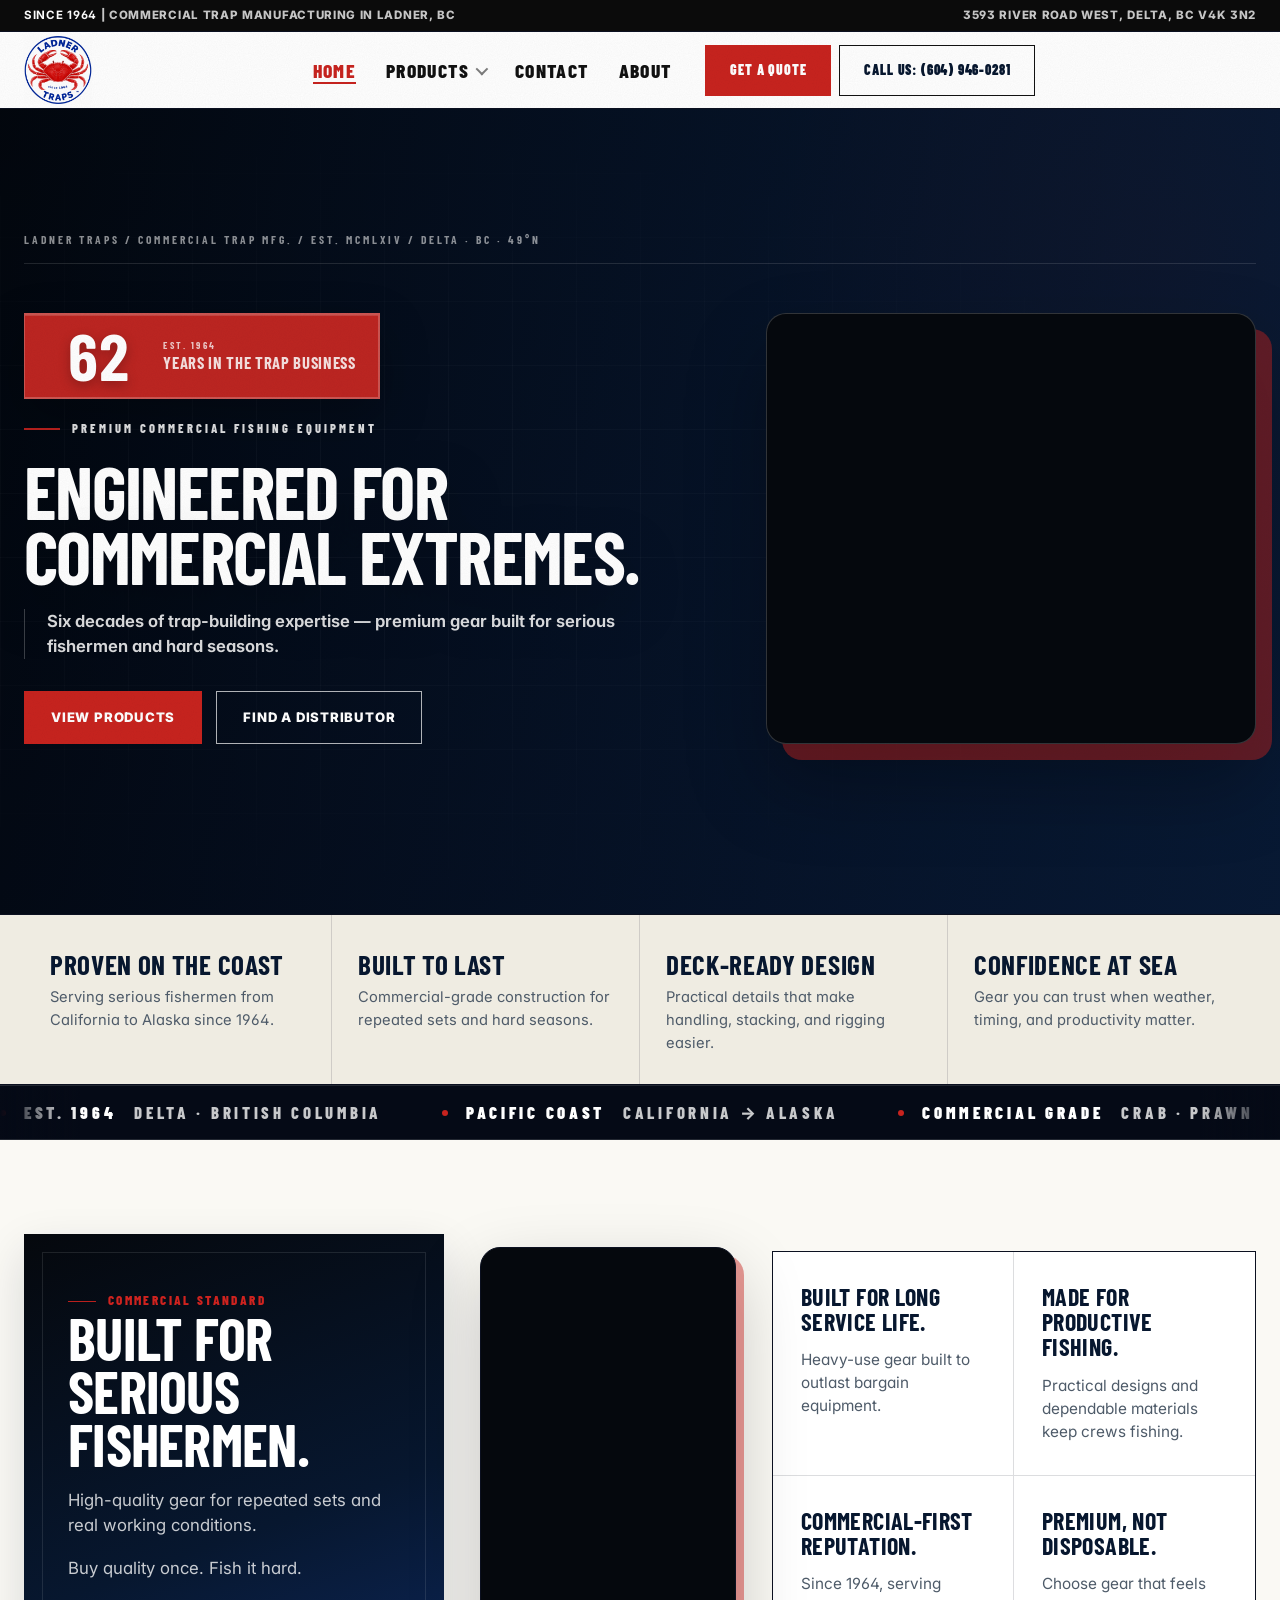
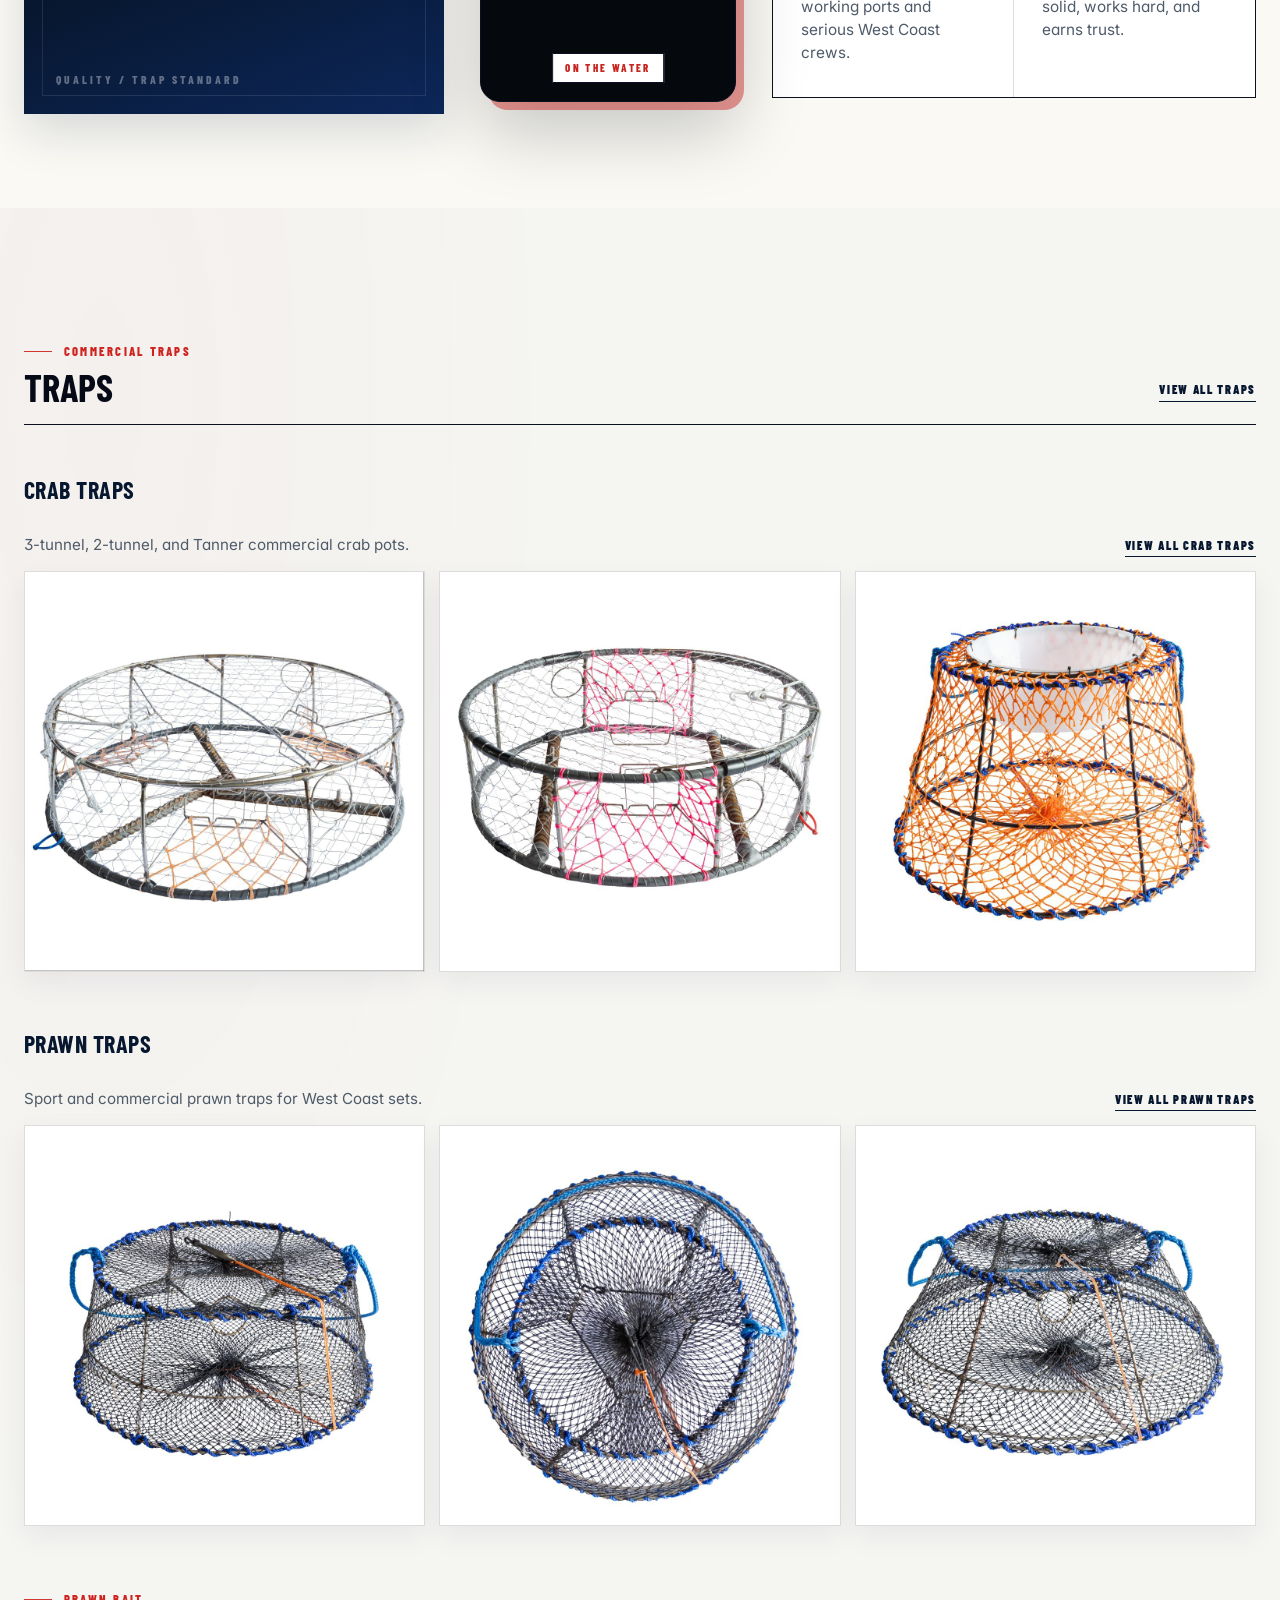
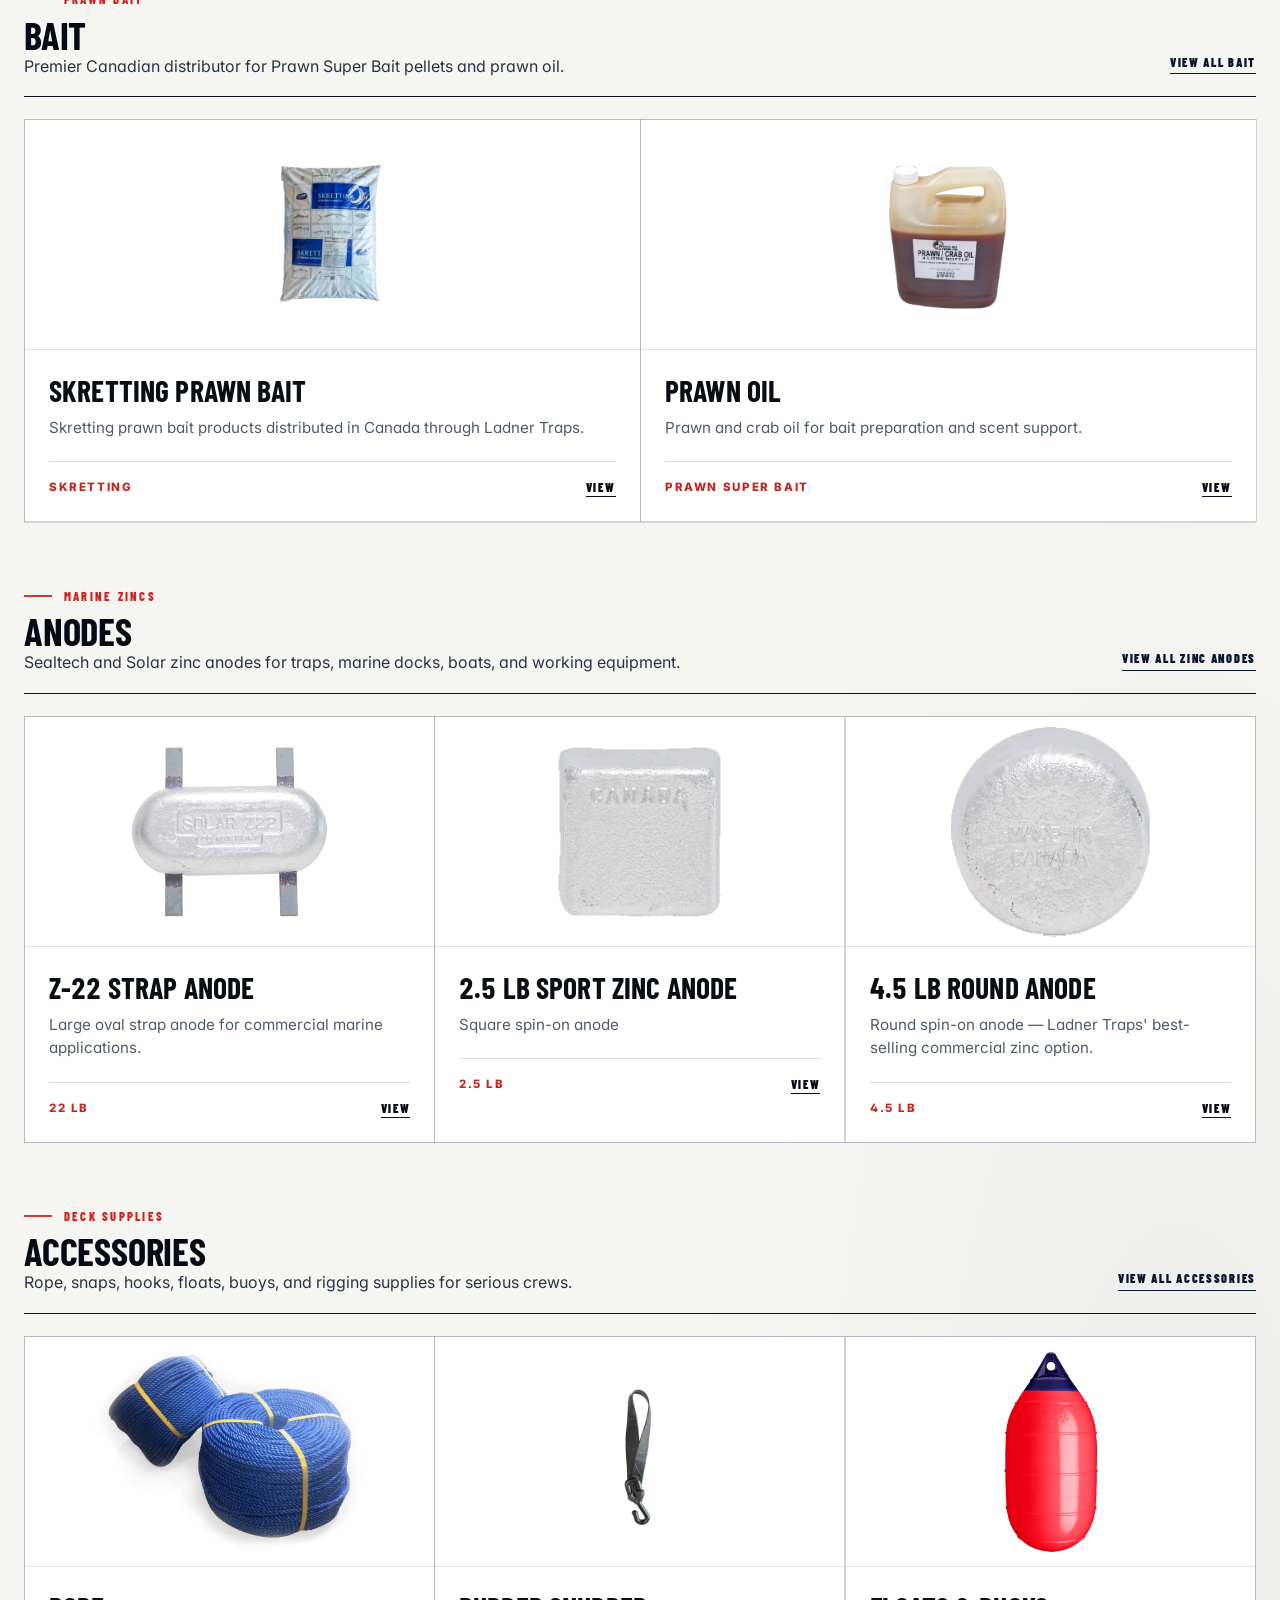
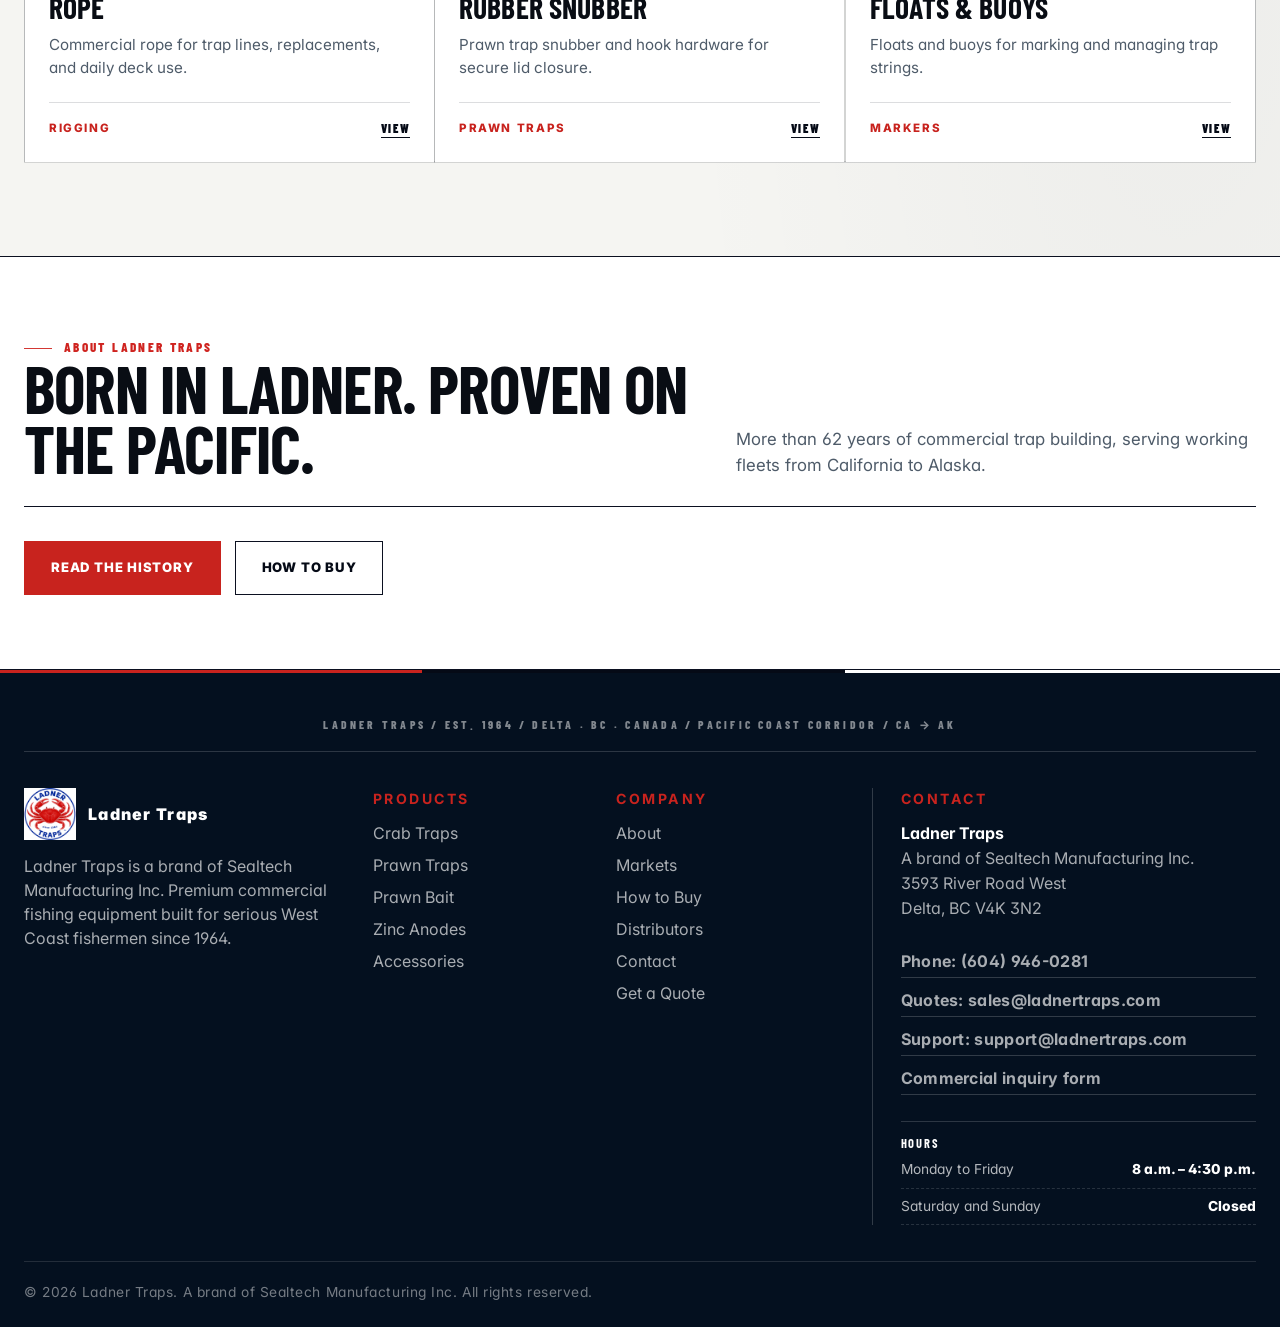
==== commit 8967de53: "Reinstate call-to-action buttons for phone and quote across all relevant pages, ensuring consistent " ====
--- a/index.html
+++ b/index.html
@@ -113,13 +113,13 @@
 <a href="/contact">Contact</a>
 <a href="/about">About</a>
 <div class="nav-header-ctas">
+<a class="btn btn-primary" href="/contact#quote">Get a Quote</a>
 <a class="btn btn-light" href="tel:+16049460281">Call Us: (604) 946-0281</a>
-<a class="btn btn-primary" href="/contact#quote">Get a Quote</a>
 </div>
 </nav>
 <div class="nav-actions">
+<a class="btn btn-primary mobile-toggle" href="/contact#quote">Quote</a>
 <a class="btn btn-light mobile-toggle" href="tel:+16049460281" aria-label="Call us at (604) 946-0281">Call</a>
-<a class="btn btn-primary mobile-toggle" href="/contact#quote">Quote</a>
 </div>
 </div>
 </header>
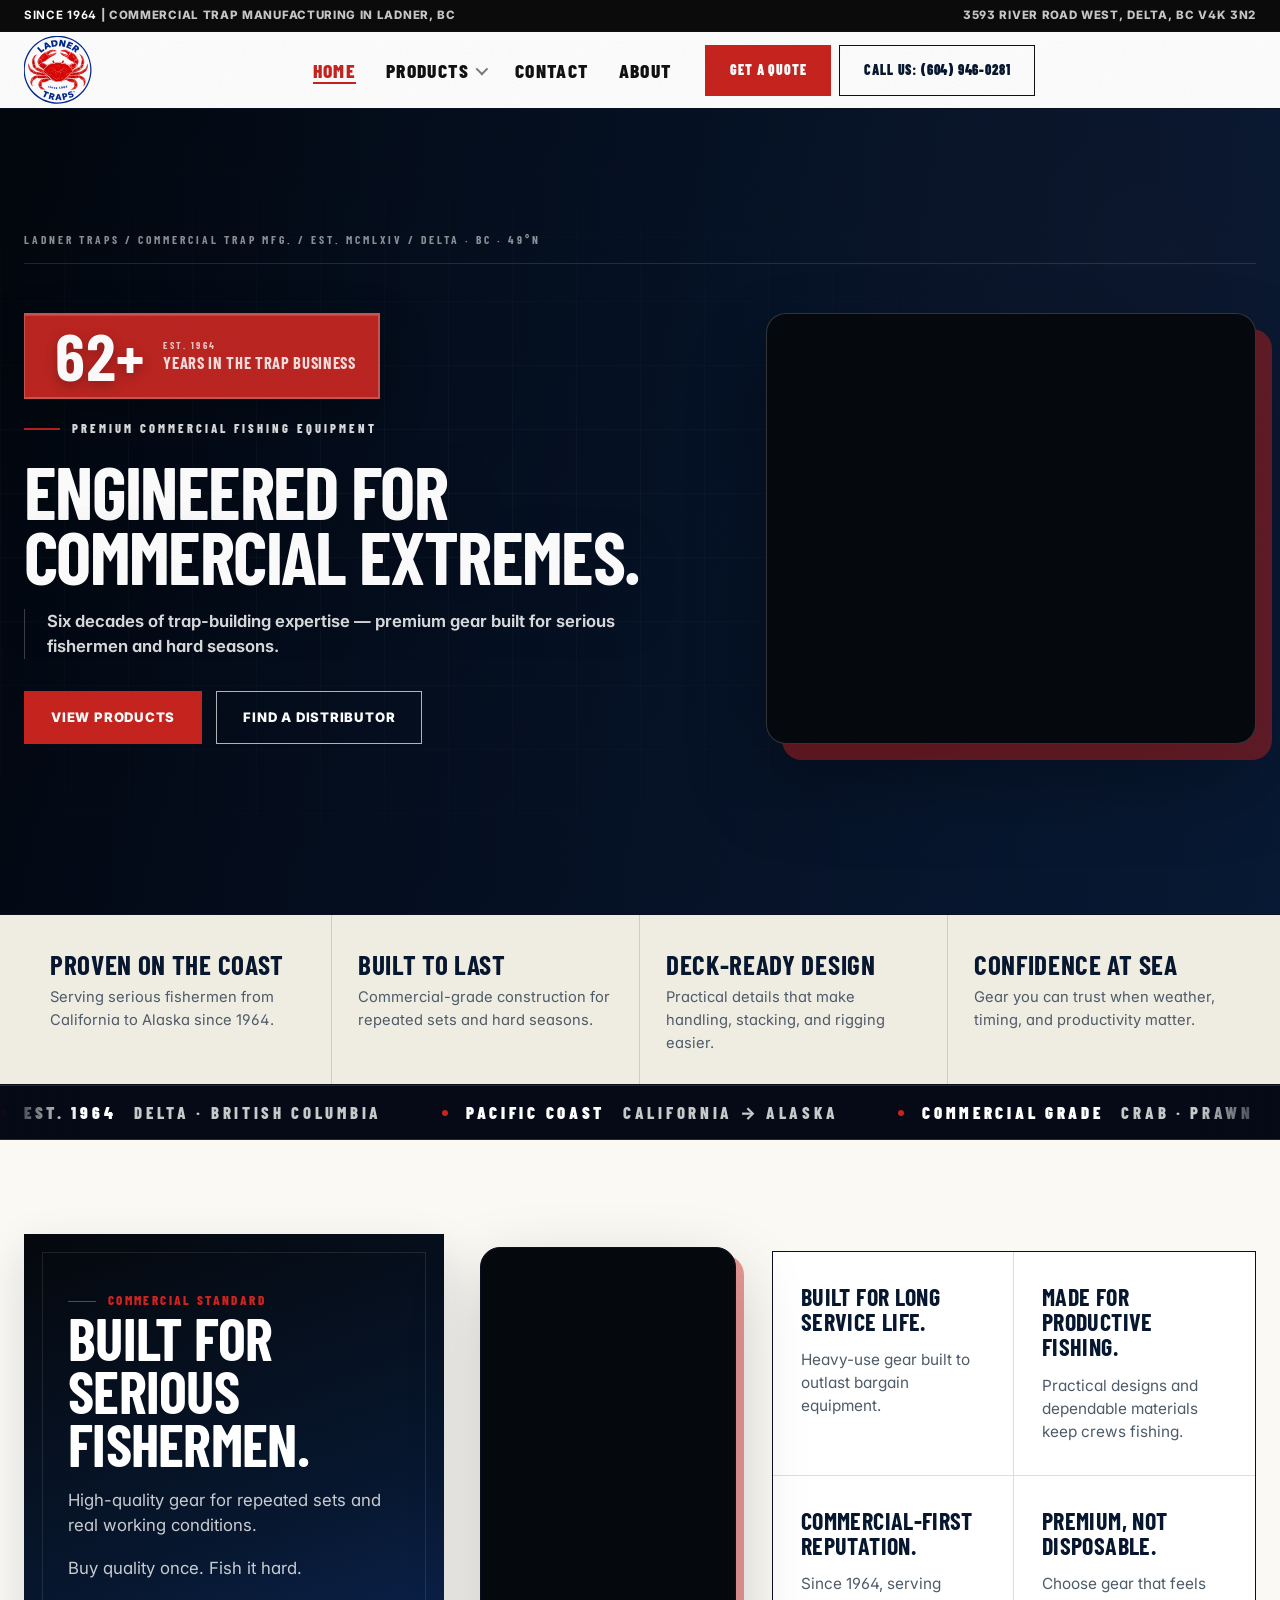
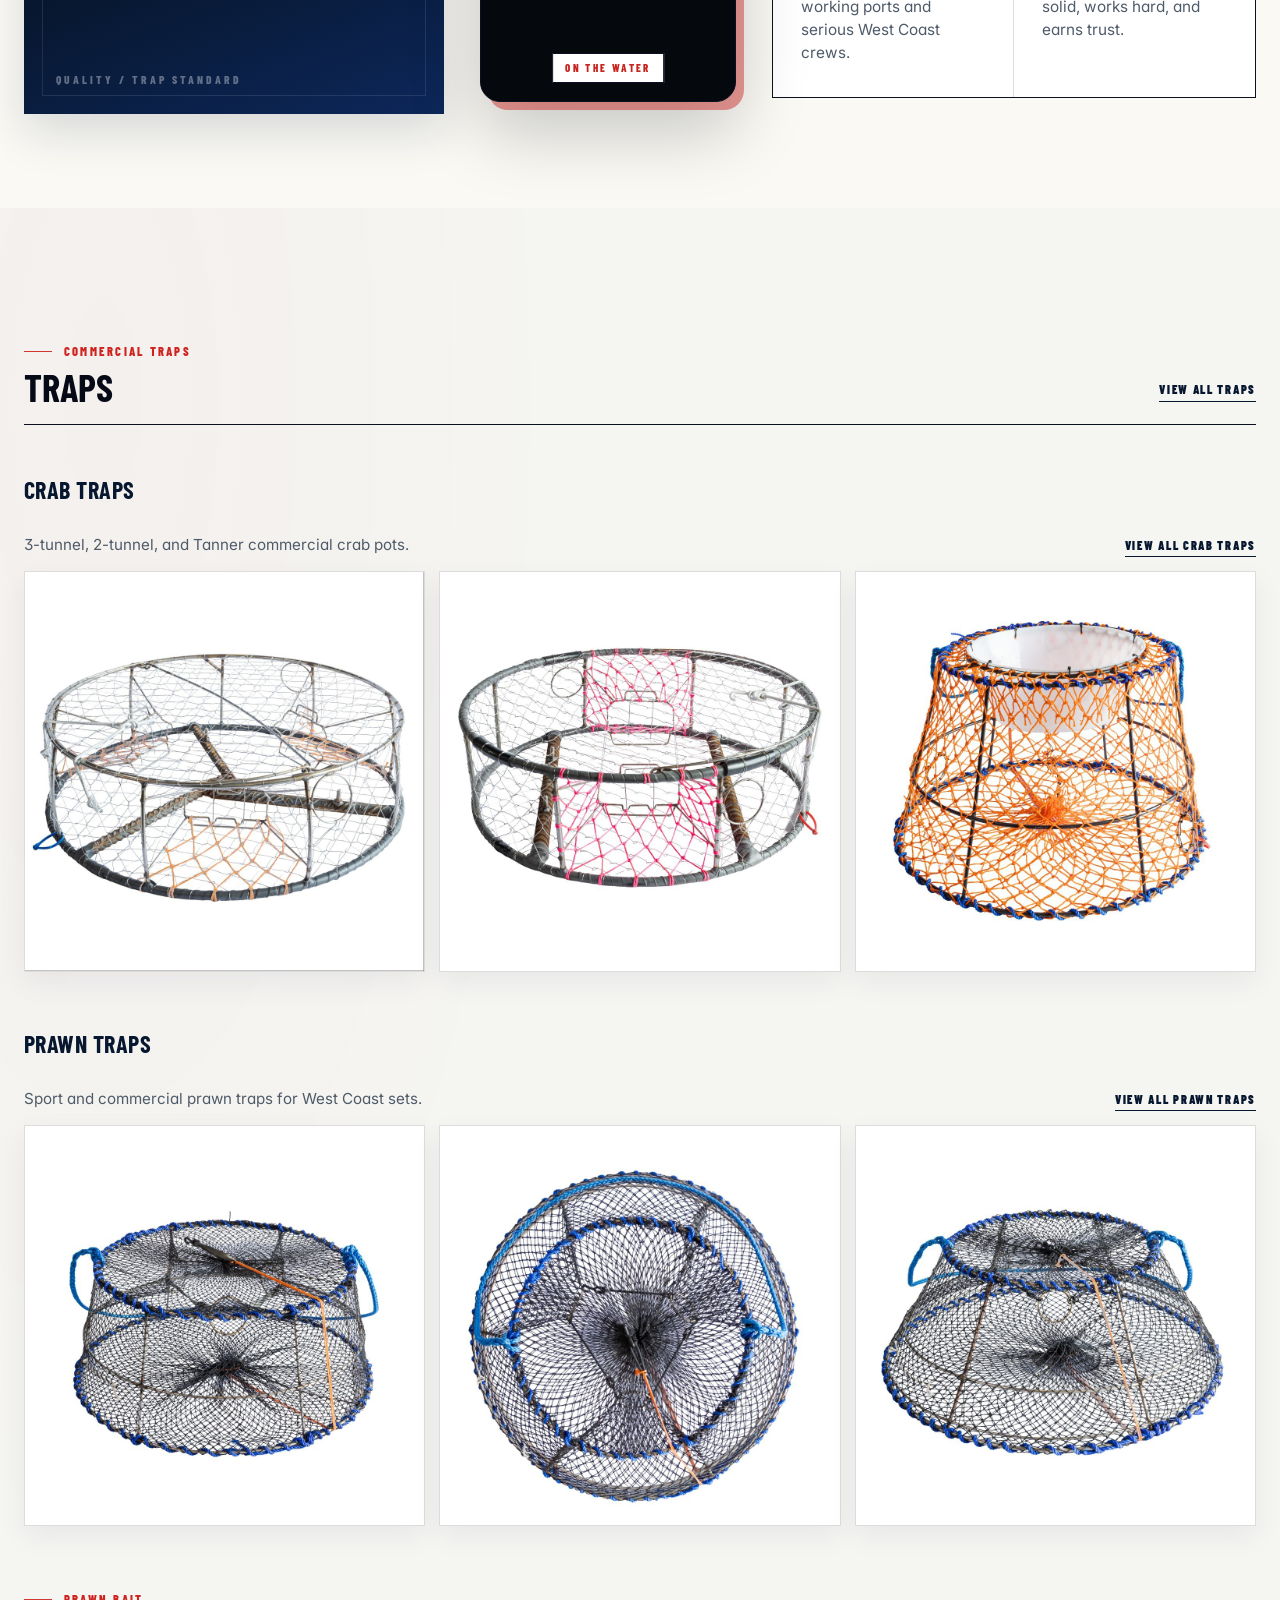
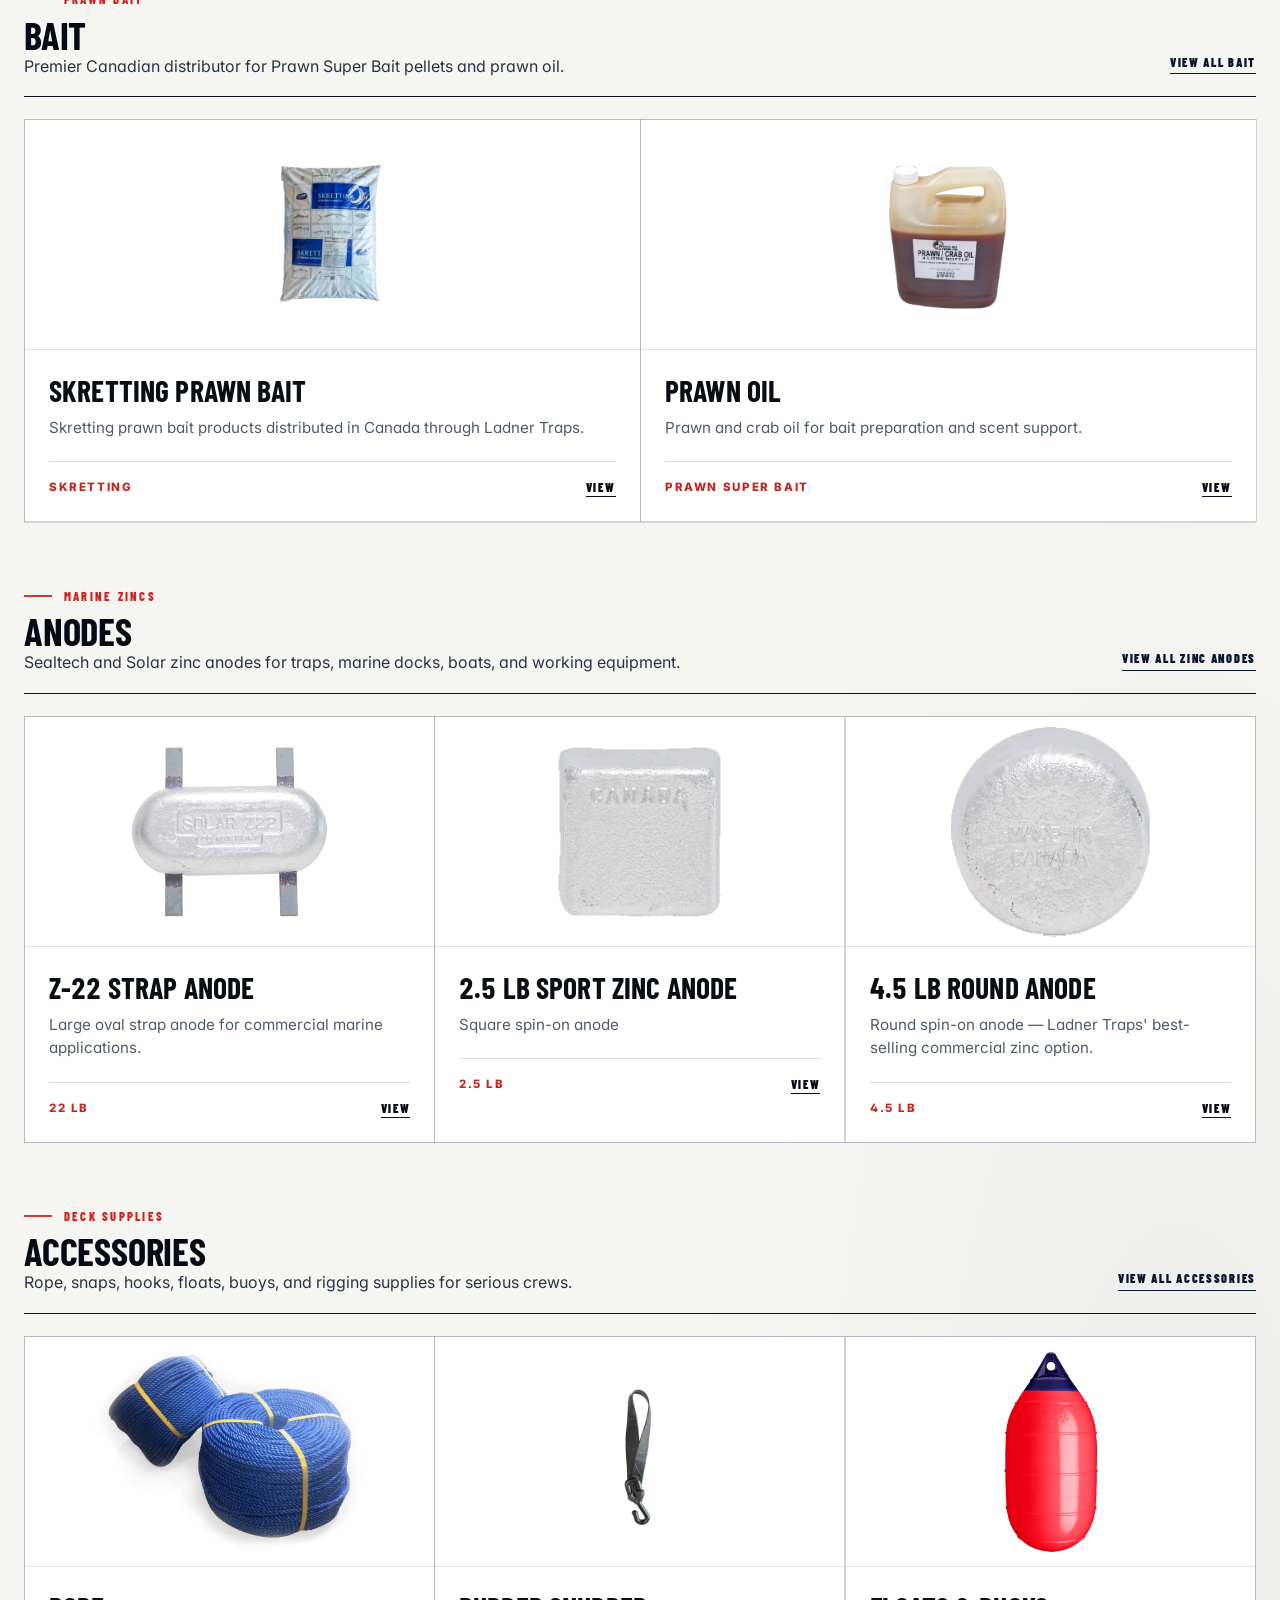
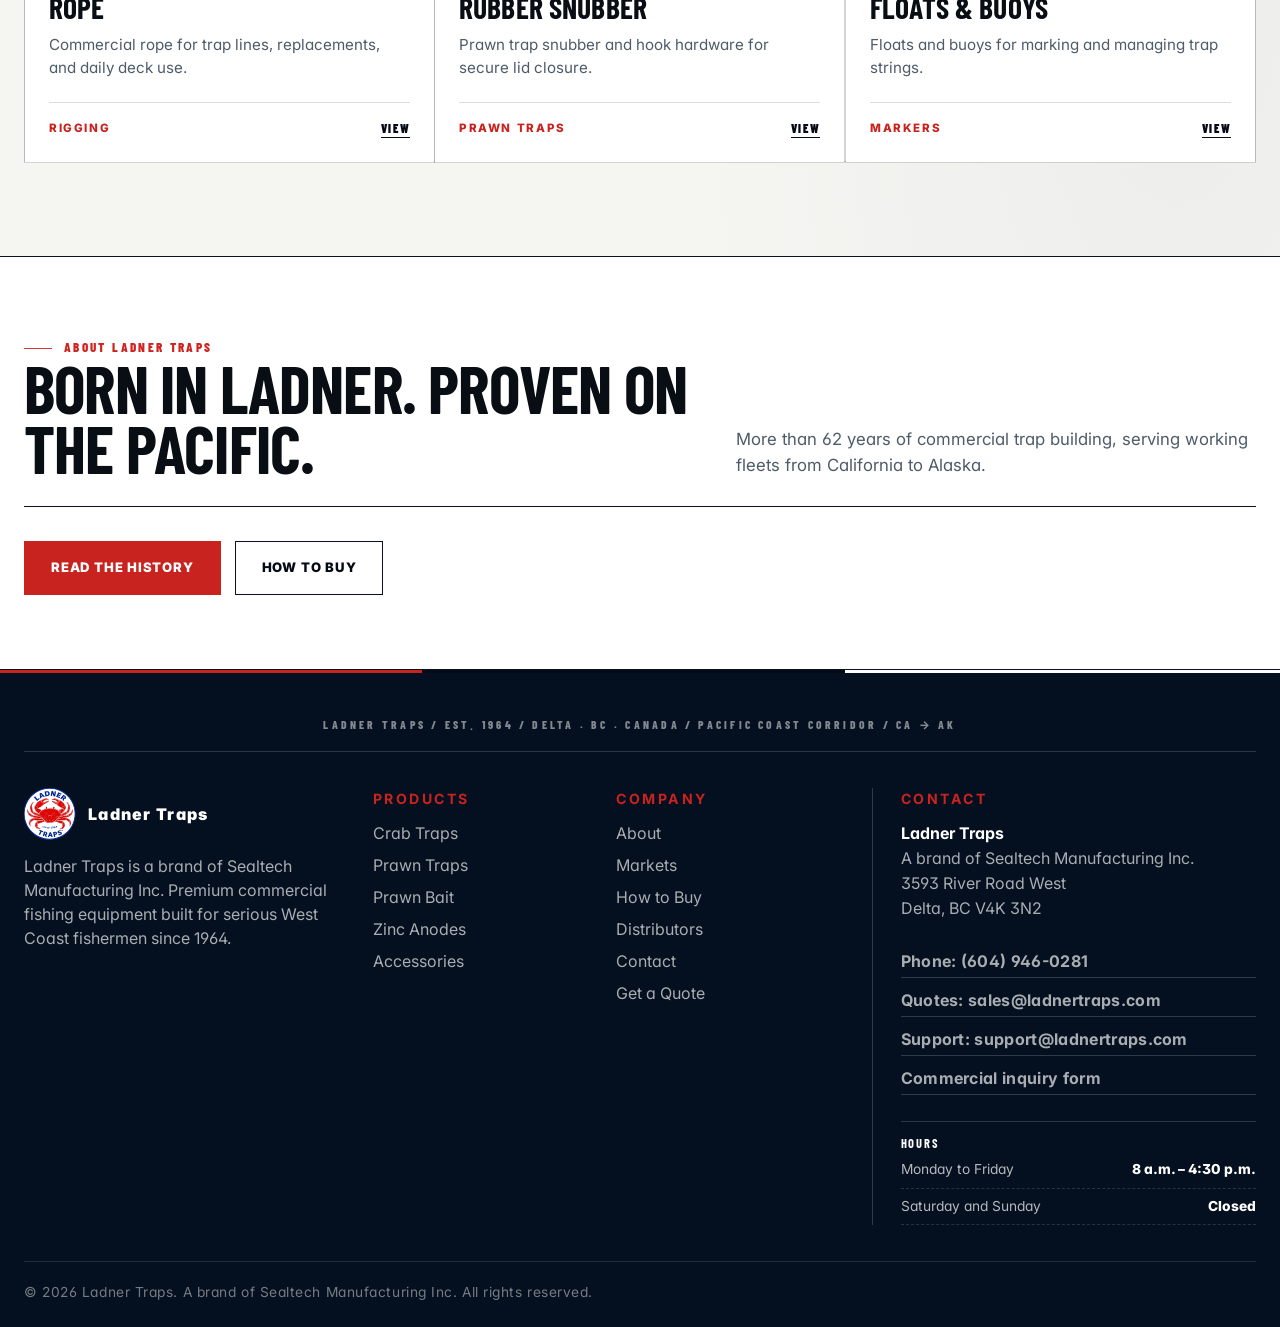
==== commit 08ee3bb6: "Replace PNG logo with SVG format across all relevant HTML files to enhance image quality and maintai" ====
--- a/index.html
+++ b/index.html
@@ -35,7 +35,7 @@
 <span class="visually-hidden">Menu</span>
 </button>
 <a aria-label="Ladner Traps home" class="brand" href="/">
-<img alt="Ladner Traps logo" src="assets/ladner-traps-logo.png"/>
+<img alt="Ladner Traps logo" src="assets/ladner-traps-logo.svg"/>
 <span>Ladner Traps</span>
 </a>
 <nav id="primary-nav" aria-label="Primary navigation" class="navlinks">
@@ -372,7 +372,7 @@
 <div class="container">
 <div class="footer-grid">
 <div>
-<div class="footer-brand"><img alt="Ladner Traps logo" src="assets/ladner-traps-logo.png"/><span>Ladner Traps</span></div>
+<div class="footer-brand"><img alt="Ladner Traps logo" src="assets/ladner-traps-logo.svg"/><span>Ladner Traps</span></div>
 <p style="margin-top:14px">Ladner Traps is a brand of Sealtech Manufacturing Inc. Premium commercial fishing equipment built for serious West Coast fishermen since 1964.</p>
 </div>
 <div><h4>Products</h4>
